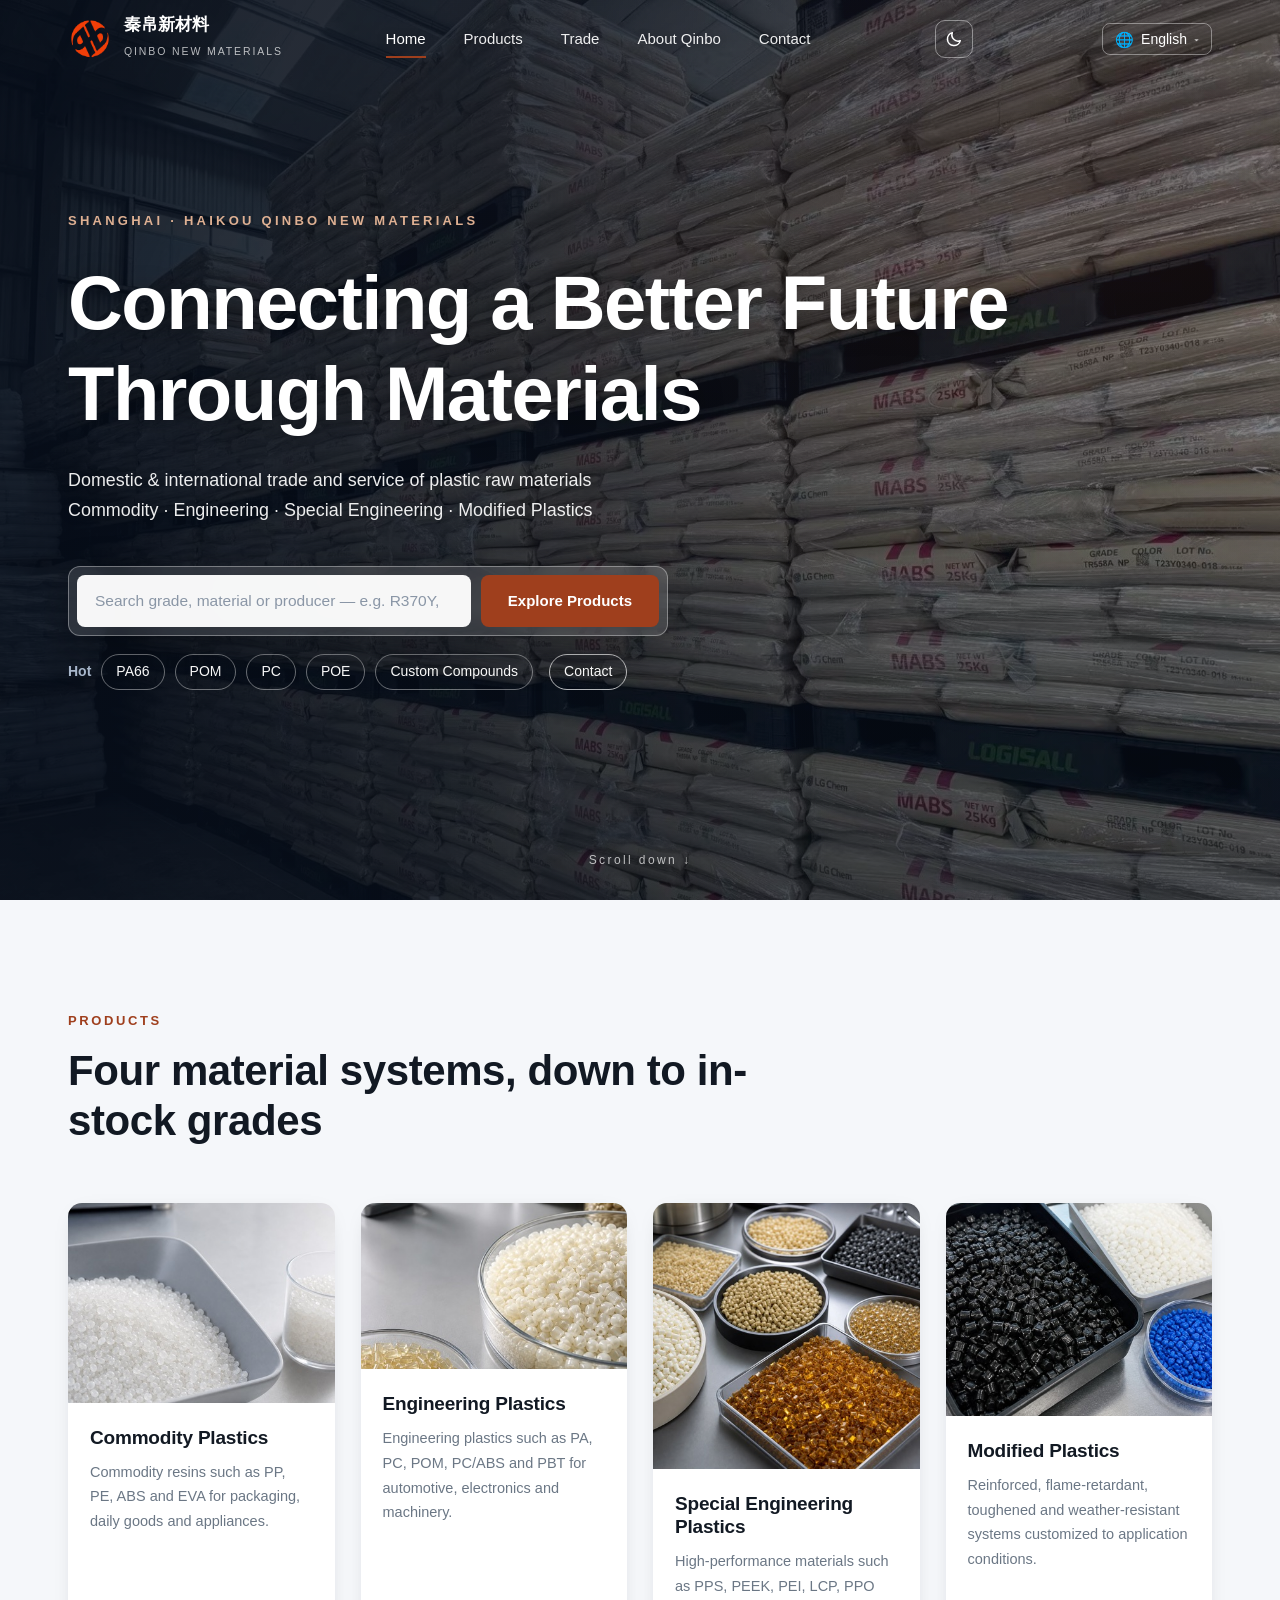
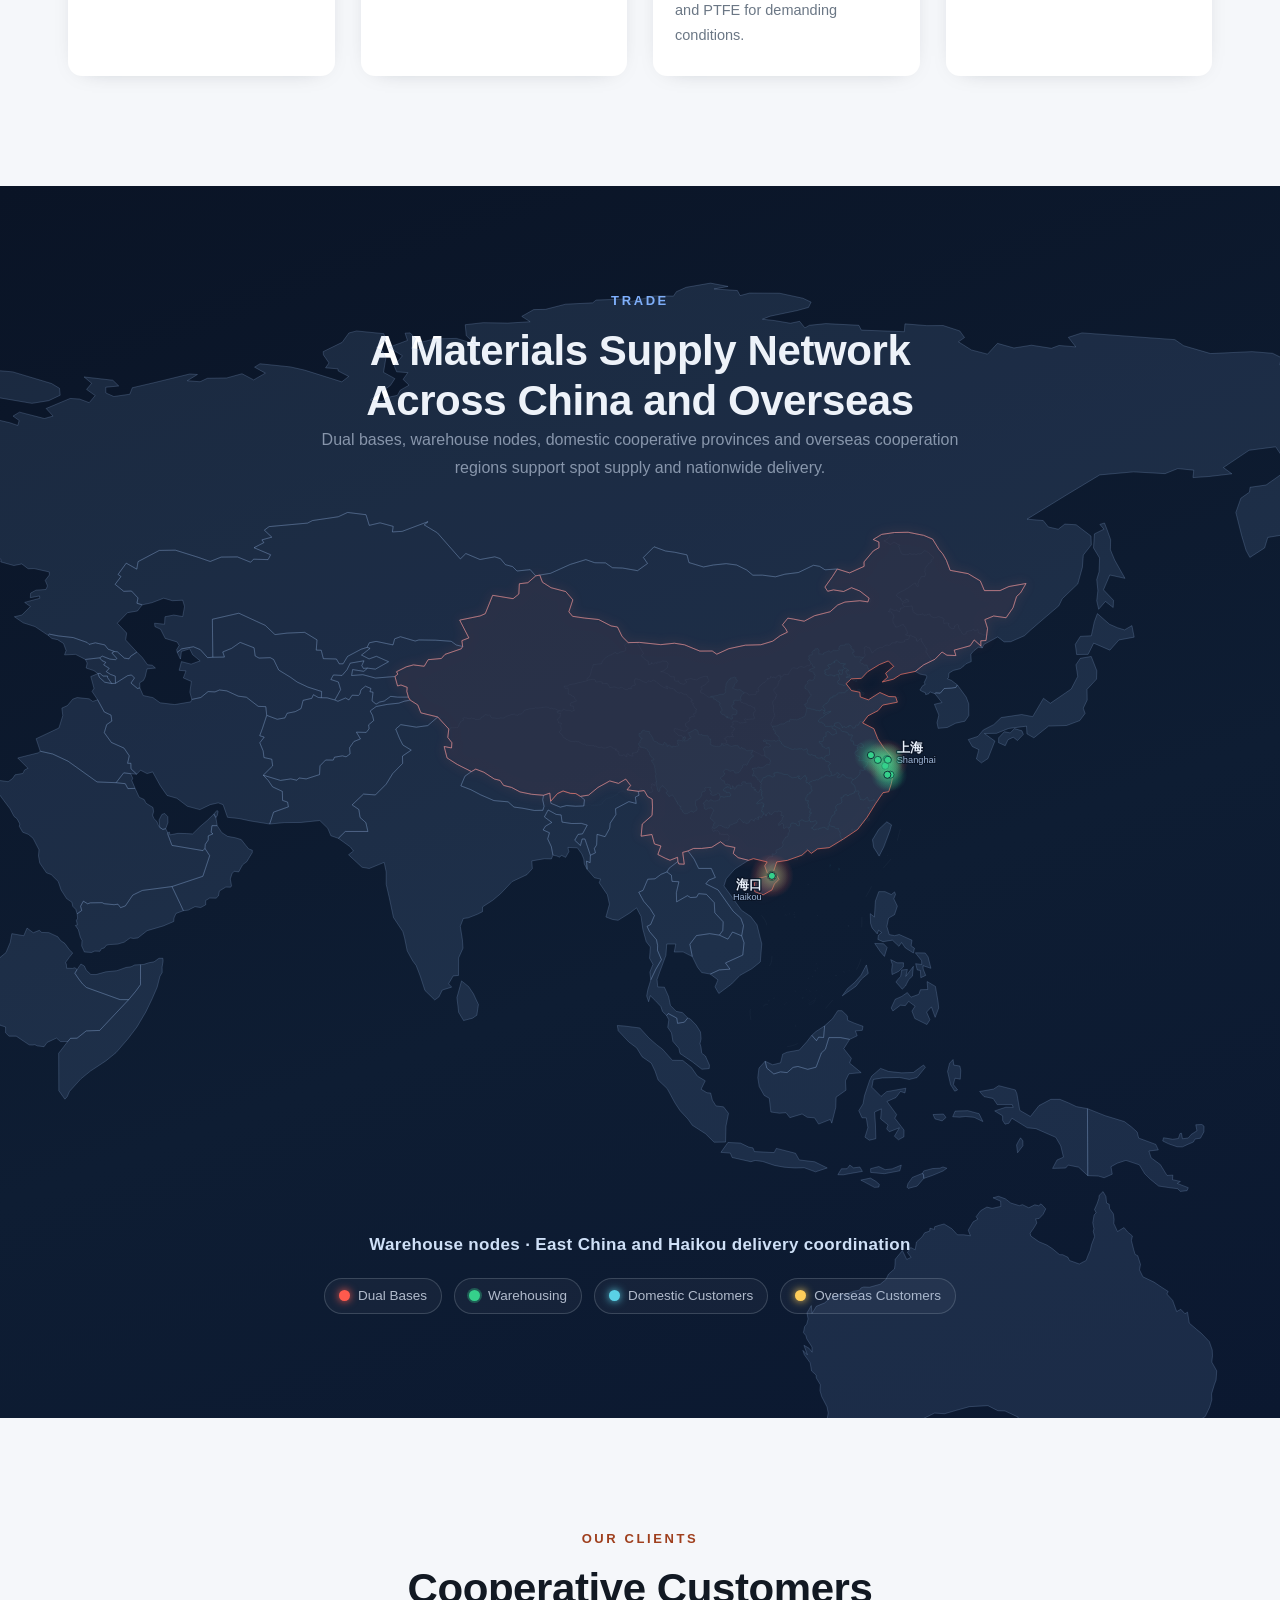
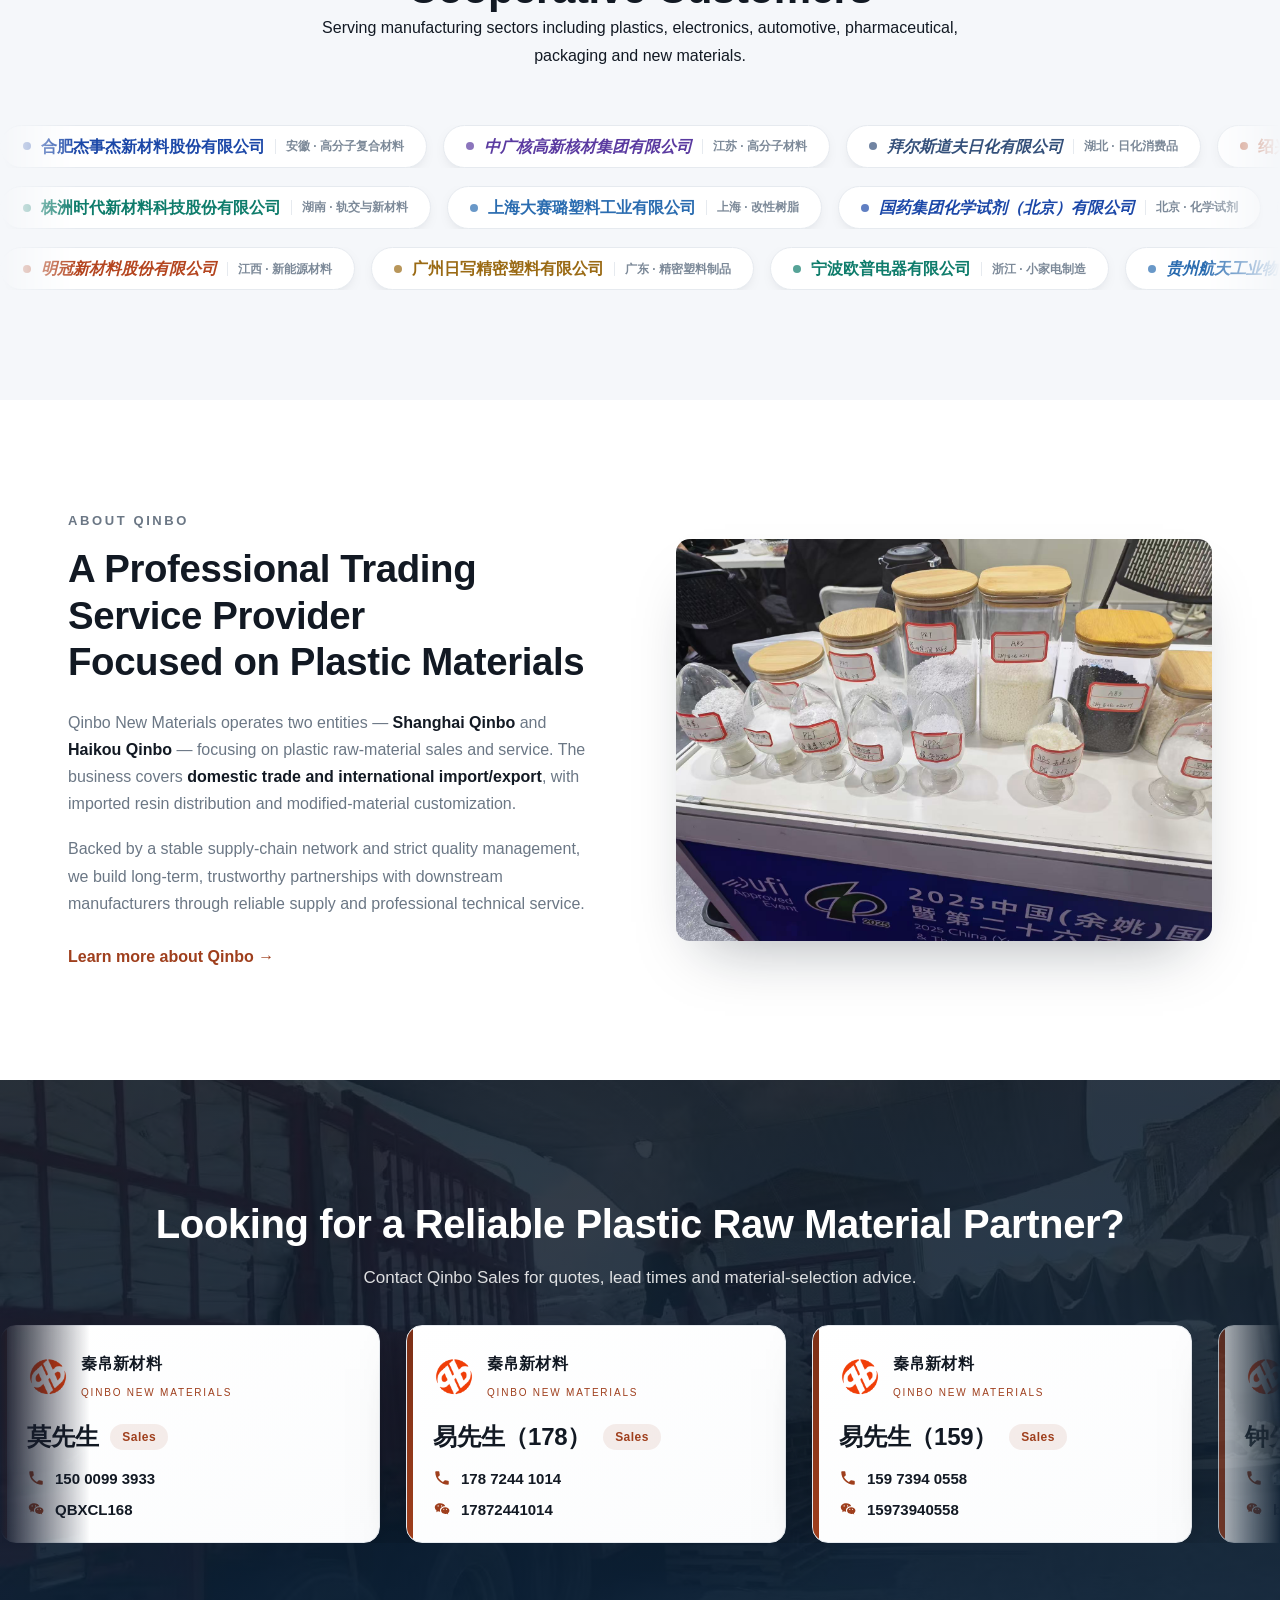
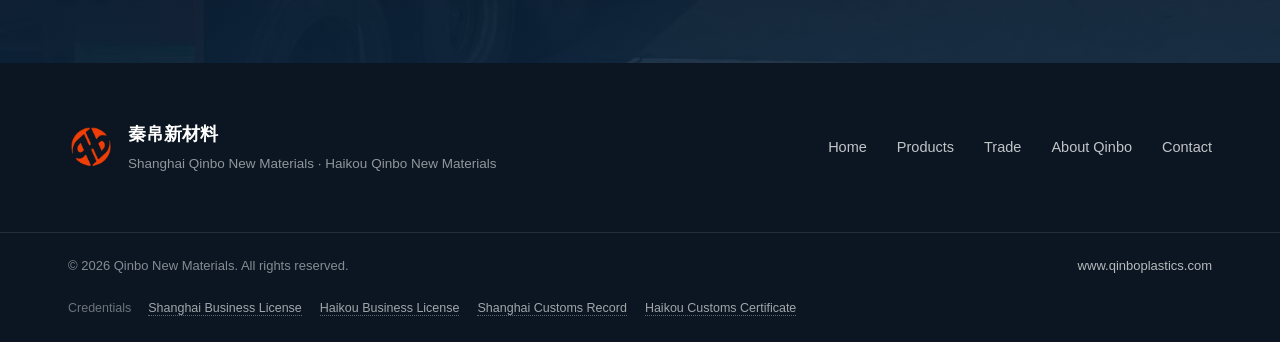
==== index.html @ c280f5f9 "Add theme toggle and homepage contact cards" ====
<!DOCTYPE html>
<html lang="zh-CN">
<head>
<meta charset="UTF-8" />
<meta name="viewport" content="width=device-width, initial-scale=1.0" />
<title>秦帛新材料 | 塑料原料现货牌号 · 国内外贸易服务</title>
<meta name="description" content="秦帛新材料（上海 / 海口）专注塑料原料的国内外贸易与服务，产品中心按通用塑料、工程塑料、特种工程塑料、改性塑料四大体系展示现货牌号，为下游制造业提供稳定可靠的材料供应链与技术支持。" />
<meta name="keywords" content="秦帛新材料,塑料原料,塑料供应商,改性塑料,工程塑料,通用塑料,特种工程塑料,进口塑料,进口树脂,塑料牌号,塑料贸易,塑料进出口,上海塑料,海口塑料,plastic supplier,plastic raw materials" />
<meta name="robots" content="index, follow" />
<meta name="author" content="秦帛新材料" />
<link rel="canonical" href="https://www.qinboplastics.com/" />
<link rel="alternate" hreflang="zh-CN" href="https://www.qinboplastics.com/" />
<link rel="alternate" hreflang="en" href="https://www.qinboplastics.com/en/" />
<link rel="alternate" hreflang="x-default" href="https://www.qinboplastics.com/" />
<!-- Open Graph -->
<meta property="og:type" content="website" />
<meta property="og:site_name" content="秦帛新材料 QINBO NEW MATERIALS" />
<meta property="og:title" content="秦帛新材料 | 专业塑料原料供应商 · 国内外贸易" />
<meta property="og:description" content="专注塑料原料的国内外贸易与服务：通用塑料、工程塑料、特种工程塑料、改性塑料四大体系，具体到现货牌号。" />
<meta property="og:url" content="https://www.qinboplastics.com/" />
<meta property="og:image" content="https://www.qinboplastics.com/assets/img/photos/real/hero-warehouse.jpg" />
<meta property="og:locale" content="zh_CN" />
<meta property="og:locale:alternate" content="en_US" />
<meta name="twitter:card" content="summary_large_image" />
<link rel="icon" href="assets/img/favicon.ico" sizes="any" />
<link rel="icon" type="image/png" href="assets/img/favicon-512.png" />
<link rel="apple-touch-icon" href="assets/img/apple-touch-icon.png" />
<link rel="stylesheet" href="assets/css/style.css" />
<script type="application/ld+json">
{
  "@context": "https://schema.org",
  "@type": "Organization",
  "name": "秦帛新材料",
  "alternateName": "QINBO NEW MATERIALS",
  "url": "https://www.qinboplastics.com/",
  "logo": "https://www.qinboplastics.com/assets/img/logo-classic.png",
  "description": "专注塑料原料的国内外贸易与服务，按通用塑料、工程塑料、特种工程塑料、改性塑料四大体系展示现货牌号。",
  "location": [
    { "@type": "Place", "name": "上海秦帛新材料", "address": { "@type": "PostalAddress", "addressLocality": "上海", "addressCountry": "CN" } },
    { "@type": "Place", "name": "海口秦帛新材料", "address": { "@type": "PostalAddress", "addressLocality": "海口", "addressCountry": "CN" } }
  ],
  "knowsAbout": ["塑料原料","通用塑料","工程塑料","特种工程塑料","改性塑料","塑料进出口贸易"]
}
</script>
</head>
<body>

<!-- ===== 顶部导航 ===== -->
<header class="site-header" id="siteHeader">
  <div class="container nav-inner">
    <a href="index.html" class="brand"><span class="brand-mark"><img class="logo-light" src="assets/img/logo-classic.png" alt="秦帛新材料 QB" /><img class="logo-dark" src="assets/img/logo-classic.png" alt="" aria-hidden="true" /></span>
      <span class="brand-text"><strong>秦帛新材料</strong><em>QINBO NEW MATERIALS</em></span>
    </a>
    <nav class="nav-menu" id="navMenu">
      <a href="index.html" class="active" data-i18n="nav.home">首页</a>
      <a href="products.html" data-i18n="nav.products">产品中心</a>
      <a href="trade.html" data-i18n="nav.trade">国内外贸易</a>
      <a href="about.html" data-i18n="nav.about">关于秦帛</a>
      <a href="contact.html" data-i18n="nav.contact">联系我们</a>
    </nav>
    <div class="lang-switch" id="langSwitch"></div>
    <button class="nav-toggle" id="navToggle" aria-label="菜单"><span></span><span></span><span></span></button>
  </div>
</header>

<!-- ===== HERO ===== -->
<section class="hero">
  <div class="hero-media">
    <img src="assets/img/photos/real/hero-warehouse.jpg" alt="秦帛新材料 塑料原料仓储" />
    <div class="hero-overlay"></div>
  </div>
  <div class="container hero-content">
    <p class="hero-eyebrow">SHANGHAI · HAIKOU QINBO NEW MATERIALS</p>
    <h1 data-i18n="home.heroTitle">以材料连接<br/>更好的未来</h1>
    <p class="hero-sub" data-i18n="home.heroSub">专注塑料原料的国内外贸易与服务<br/>通用塑料 · 工程塑料 · 特种工程塑料 · 改性塑料</p>
    <form class="hero-search" id="heroSearch" action="products.html" method="get" role="search">
      <input type="search" name="q" id="heroSearchInput" autocomplete="off"
        aria-label="搜索产品" data-i18n-attr="placeholder:home.searchPh"
        placeholder="搜牌号 / 料种 / 厂家，如 R370Y、8150、M90-44、奇美" />
      <button type="submit" class="btn btn-primary" data-i18n="home.heroBtnProducts">探索产品</button>
    </form>
    <div class="hero-quick">
      <span class="hq-label" data-i18n="home.hot">热门</span>
      <a href="products.html?q=PA66">PA66</a>
      <a href="products.html?q=POM">POM</a>
      <a href="products.html?q=PC">PC</a>
      <a href="products.html?q=POE">POE</a>
      <a href="products.html?cat=modified" data-i18n="home.hqCustom">改性定制</a>
      <a href="contact.html" class="hq-contact" data-i18n="nav.contact">联系我们</a>
    </div>
  </div>
  <div class="hero-scroll" data-i18n="home.scroll">向下滚动 ↓</div>
</section>

<!-- ===== 产品中心 ===== -->
<section class="section section-products" id="products">
  <div class="container">
    <div class="section-head reveal">
      <p class="eyebrow" data-i18n="nav.products">产品中心</p>
      <h2 data-i18n="home.productsTitle">四大材料体系，具体到现货牌号</h2>
    </div>
    <div class="product-grid">
      <a href="products.html?cat=commodity" class="product-card reveal">
        <div class="product-img"><img src="assets/img/photos/thumbs/category-commodity-thumb.jpg" width="420" height="420" loading="lazy" decoding="async" alt="通用塑料" /></div>
        <div class="product-body"><h3 data-i18n="cat.general.name">通用塑料</h3><p data-i18n="cat.general.brief">PP、PE、ABS、EVA 等通用树脂，应用于包装、日用、家电等领域。</p></div>
      </a>
      <a href="products.html?cat=engineering" class="product-card reveal">
        <div class="product-img"><img src="assets/img/photos/thumbs/category-engineering-thumb.jpg" width="420" height="420" loading="lazy" decoding="async" alt="工程塑料" /></div>
        <div class="product-body"><h3 data-i18n="cat.engineering.name">工程塑料</h3><p data-i18n="cat.engineering.brief">PA、PC、POM、PC/ABS、PBT 等工程塑料，满足汽车、电子、机械等场景。</p></div>
      </a>
      <a href="products.html?cat=special" class="product-card reveal">
        <div class="product-img"><img src="assets/img/photos/thumbs/category-special-thumb.jpg" width="420" height="420" loading="lazy" decoding="async" alt="特种工程塑料" /></div>
        <div class="product-body"><h3 data-i18n="cat.special.name">特种工程塑料</h3><p data-i18n="cat.special.brief">PPS、PEEK、PEI、LCP、PPO、PTFE 等高性能材料，适配严苛工况。</p></div>
      </a>
      <a href="products.html?cat=modified" class="product-card reveal">
        <div class="product-img"><img src="assets/img/photos/thumbs/category-modified-thumb.jpg" width="420" height="420" loading="lazy" decoding="async" alt="改性塑料" /></div>
        <div class="product-body"><h3 data-i18n="cat.modified.name">改性塑料</h3><p data-i18n="cat.modified.brief">增强、阻燃、增韧、耐候等改性体系，支持按工况定制。</p></div>
      </a>
    </div>
  </div>
</section>

<!-- ===== 国内外贸易 ===== -->
<section class="section-map">
  <div class="container">
    <div class="section-head reveal" style="text-align:center;margin-left:auto;margin-right:auto">
      <p class="eyebrow" data-i18n="nav.trade">国内外贸易</p>
      <h2 data-i18n="home.tradeTitle">连接国内外的材料供应网络</h2>
      <p data-i18n="home.tradeP">双基地、仓储节点、国内合作省份与境外合作区域协同，支持现货供应与全国配送。</p>
    </div>
    <div class="qbmap-wrap reveal">
      <div id="qbMap"></div>
      <p class="qbmap-caption" data-qbmap-caption>&nbsp;</p>
      <div class="qbmap-stages" hidden aria-hidden="true">
        <span data-qbmap-stage data-i18n="trade.mapStage1">双基地 · 上海与海口</span>
        <span data-qbmap-stage data-i18n="trade.mapStage2">仓储节点 · 华东与海口协同配送</span>
        <span data-qbmap-stage data-i18n="trade.mapStage3">国内合作客户 · 点亮合作省份</span>
        <span data-qbmap-stage data-i18n="trade.mapStage4">境外合作客户 · 对接主流原厂品牌</span>
      </div>
      <div class="qbmap-legend" aria-label="供应版图筛选">
        <button type="button" data-qbmap-filter="base"><i class="lg-base"></i><span data-i18n="trade.mapLegBase">双基地</span></button>
        <button type="button" data-qbmap-filter="wh"><i class="lg-wh"></i><span data-i18n="trade.mapLegWh">仓储基地</span></button>
        <button type="button" data-qbmap-filter="dom"><i class="lg-dom"></i><span data-i18n="trade.mapLegDom">国内合作客户</span></button>
        <button type="button" data-qbmap-filter="intl"><i class="lg-intl"></i><span data-i18n="trade.mapLegIntl">境外合作客户</span></button>
      </div>
    </div>
  </div>
</section>

<section class="section section-products">
  <div class="container">
    <div class="section-head reveal" style="text-align:center;margin-left:auto;margin-right:auto">
      <p class="eyebrow" data-i18n="trade.clientsEyebrow">合作客户</p>
      <h2 data-i18n="trade.clientsTitle">合作客户</h2>
      <p data-i18n="trade.clientsDesc">覆盖塑胶制品、电子电器、汽车、医药、包装、新材料等多个制造领域。</p>
    </div>
  </div>
  <div class="clients-wall" id="clientsWall" aria-label="合作客户"></div>
</section>

<!-- ===== 关于秦帛 ===== -->
<section class="section section-about" id="about">
  <div class="container about-grid">
    <div class="about-text reveal">
      <p class="eyebrow" data-i18n="home.aboutEyebrow">关于秦帛</p>
      <h2 data-i18n="home.aboutTitle">专注塑料材料领域的<br/>专业贸易服务商</h2>
      <p data-i18n="home.aboutP1">秦帛新材料下设 <strong>上海秦帛新材料</strong> 与 <strong>海口秦帛新材料</strong> 两大主体，专注于塑料原料的销售与服务，业务覆盖 <strong>国内贸易与国际进出口</strong>，并提供进口树脂分销及改性料定制。</p>
      <p data-i18n="home.aboutP2">我们依托稳定的供应链网络与严格的品质管理，以可靠的货源、专业的技术服务，与下游制造企业建立长期可信赖的合作关系。</p>
      <a href="about.html" class="link-arrow" data-i18n="home.aboutMore">了解更多关于秦帛 →</a>
    </div>
    <div class="about-media reveal">
      <img src="assets/img/photos/real/about-expo.jpg" alt="秦帛新材料 展会与客户交流" />
    </div>
  </div>
</section>

<!-- ===== CTA ===== -->
<section class="section-cta">
  <div class="cta-media"><img src="assets/img/photos/real/cta-logistics.jpg" alt="" /><div class="cta-overlay"></div></div>
  <div class="container cta-content reveal">
    <h2 data-i18n="home.ctaTitle">寻找可靠的塑料原料合作伙伴？</h2>
    <p data-i18n="home.ctaSub">联系秦帛销售部，获取报价、货期与选型建议。</p>
  </div>
  <div class="bcards-marquee cta-bcards reveal" data-business-cards aria-label="销售部名片"></div>
</section>

<!-- ===== 页脚 ===== -->
<footer class="site-footer">
  <div class="container footer-inner">
    <div class="footer-brand">
      <span class="brand-mark"><img src="assets/img/logo-classic.png" alt="秦帛新材料" /></span>
      <div><strong>秦帛新材料</strong><p data-i18n="footer.subjects">上海秦帛新材料 · 海口秦帛新材料</p></div>
    </div>
    <nav class="footer-nav">
      <a href="index.html" data-i18n="nav.home">首页</a>
      <a href="products.html" data-i18n="nav.products">产品中心</a>
      <a href="trade.html" data-i18n="nav.trade">国内外贸易</a>
      <a href="about.html" data-i18n="nav.about">关于秦帛</a>
      <a href="contact.html" data-i18n="nav.contact">联系我们</a>
    </nav>
  </div>
  <div class="footer-bottom"><div class="container">
    <span data-i18n="footer.copyright">© 2026 秦帛新材料 版权所有</span>
    <span><a href="http://www.qinboplastics.com">www.qinboplastics.com</a></span>
  </div></div>
</footer>

<script src="assets/js/main.js"></script>
<script src="assets/js/i18n.js?v=20260615-seo"></script>
<script src="assets/js/map-data.js"></script>
<script src="assets/js/china-province-data.js"></script>
<script src="assets/data/clients.js"></script>
<script src="assets/js/map.js"></script>
<script src="assets/js/clients.js"></script>
</body>
</html>
---- assets/css/style.css ----
/* ===== 基础 ===== */
:root{
  color-scheme:light;
  --ink:#121923;
  --ink-2:#263241;
  --ink-soft:#3f4b5a;
  --accent:#9f3f1d;
  --accent-2:#c66b3d;
  --accent-hover:#7c2f16;
  --accent-rgb:159,63,29;
  --hero-accent:#f0bd9c;
  --hero-tint:rgba(150,60,24,.24);
  --gray:#6b7785;
  --line:#e6eaef;
  --bg:#ffffff;
  --bg-soft:#f5f7fa;
  --panel:#ffffff;
  --panel-soft:#fbfcfd;
  --media-bg:#12233a;
  --nav-surface:rgba(255,255,255,.94);
  --dark-bg:#0b1622;
  --dark-bg-2:#12233a;
  --maxw:1200px;
  --ease:cubic-bezier(.22,.61,.36,1);
}
html[data-theme="dark"]{
  color-scheme:dark;
  --ink:#eef4ff;
  --ink-2:#d8e6fb;
  --ink-soft:#c5d3e6;
  --accent:#3b82f6;
  --accent-2:#7eb0ff;
  --accent-hover:#2563eb;
  --accent-rgb:59,130,246;
  --hero-accent:#7eb0ff;
  --hero-tint:rgba(28,72,168,.3);
  --gray:#9fb0c5;
  --line:#263449;
  --bg:#08111f;
  --bg-soft:#0f1b2d;
  --panel:#111f33;
  --panel-soft:#15263d;
  --media-bg:#0a1c38;
  --nav-surface:rgba(8,17,31,.94);
  --dark-bg:#050b14;
  --dark-bg-2:#0f1b2d;
}
*{margin:0;padding:0;box-sizing:border-box}
html{scroll-behavior:smooth}
body{
  font-family:"PingFang SC","Microsoft YaHei","Hiragino Sans GB",-apple-system,BlinkMacSystemFont,"Segoe UI",Roboto,Helvetica,Arial,sans-serif;
  color:var(--ink);background:var(--bg);line-height:1.7;
  -webkit-font-smoothing:antialiased;font-size:16px;
  transition:background .25s,color .25s;
}
img{display:block;max-width:100%;height:auto}
a{color:inherit;text-decoration:none}
.container{width:100%;max-width:var(--maxw);margin:0 auto;padding:0 28px}
h1,h2,h3{line-height:1.2;font-weight:700;letter-spacing:-.01em}

/* ===== 导航 ===== */
.site-header{
  position:fixed;top:0;left:0;right:0;z-index:100;
  transition:background .35s var(--ease),box-shadow .35s var(--ease);
}
.site-header.scrolled{background:var(--nav-surface);backdrop-filter:blur(12px);box-shadow:0 1px 0 var(--line)}
/* 内页：导航始终白底 */
body.inner .site-header{background:var(--nav-surface);backdrop-filter:blur(12px);box-shadow:0 1px 0 var(--line)}
body.inner .brand{color:var(--ink)}
body.inner .nav-menu a{color:var(--ink)}
body.inner .nav-toggle span{background:var(--ink)}
.nav-inner{display:flex;align-items:center;justify-content:space-between;height:78px}
.brand{display:flex;align-items:center;gap:12px;color:#fff;transition:color .35s}
.site-header.scrolled .brand{color:var(--ink)}
.brand-mark{
  width:44px;height:44px;flex:none;
  display:grid;place-items:center;position:relative;
  transition:background .25s,padding .25s,box-shadow .25s;
  --logo-inset:0;
}
.brand-mark img{width:100%;height:100%;object-fit:contain;display:block}
/* 顶部导航：hero 上白字 logo，滚动后/内页白底切深色 logo */
.brand-mark .logo-dark{position:absolute;inset:var(--logo-inset);opacity:0;transition:opacity .35s}
.brand-mark .logo-light{transition:opacity .35s}
.site-header.scrolled .brand-mark .logo-light,body.inner .brand-mark .logo-light{opacity:0}
.site-header.scrolled .brand-mark .logo-dark,body.inner .brand-mark .logo-dark{opacity:1}
/* 页脚深色背景：白色版 logo（只一张，无切换） */
.footer-brand .brand-mark{width:46px;height:46px}
.brand-text strong{display:block;font-size:17px;line-height:1.2}
.brand-text em{font-style:normal;font-size:10.5px;letter-spacing:.18em;opacity:.7}
.nav-menu{display:flex;gap:38px}
.nav-menu a{
  color:#fff;font-size:15px;font-weight:500;position:relative;padding:6px 0;
  opacity:.92;transition:opacity .25s,color .35s;text-shadow:0 1px 10px rgba(0,0,0,.4);
}
.site-header.scrolled .nav-menu a{color:var(--ink);text-shadow:none}
.nav-menu a::after{content:"";position:absolute;left:0;bottom:0;width:0;height:2px;background:var(--accent);transition:width .3s var(--ease)}
.nav-menu a:hover,.nav-menu a.active{opacity:1}
.nav-menu a:hover::after,.nav-menu a.active::after{width:100%}
.nav-toggle{display:none;flex-direction:column;gap:5px;background:none;border:0;cursor:pointer;padding:6px}
.nav-toggle span{width:24px;height:2px;background:#fff;transition:.3s}
.site-header.scrolled .nav-toggle span{background:var(--ink)}
.theme-toggle{
  flex:none;width:38px;height:38px;margin-left:22px;border:1px solid rgba(255,255,255,.42);
  border-radius:10px;background:transparent;color:#fff;display:grid;place-items:center;cursor:pointer;
  transition:background .25s,border-color .25s,color .35s,transform .2s;
}
.theme-toggle:hover{background:rgba(255,255,255,.14);transform:translateY(-1px)}
.theme-toggle svg{width:18px;height:18px;stroke:currentColor;fill:none;stroke-width:2;stroke-linecap:round;stroke-linejoin:round}
.site-header.scrolled .theme-toggle,body.inner .theme-toggle{color:var(--ink);border-color:var(--line)}
.site-header.scrolled .theme-toggle:hover,body.inner .theme-toggle:hover{background:var(--bg-soft)}
html[data-theme="dark"] .brand-mark,
html[data-theme="dark"] .bc-logo{
  border-radius:50%;
  background:rgba(255,255,255,.94);
  padding:3px;
  box-shadow:0 4px 18px rgba(0,0,0,.22);
}
html[data-theme="dark"] .brand-mark{--logo-inset:3px}
html[data-theme="dark"] .bc-logo{padding:4px}

/* ===== HERO ===== */
.hero{position:relative;height:100vh;min-height:620px;display:flex;align-items:center;overflow:hidden;color:#fff}
.hero-media{position:absolute;inset:0;z-index:-1}
.hero-media img{width:100%;height:100%;object-fit:cover;transform:scale(1.06);animation:heroZoom 18s ease-out forwards;filter:saturate(.92) contrast(1.04)}
@keyframes heroZoom{to{transform:scale(1)}}
/* A 重遮罩 + B 暗角 + C 品牌色调，三层叠加，文字彻底跳出、弱化杂乱背景 */
.hero-overlay{position:absolute;inset:0;background:
  linear-gradient(100deg,rgba(7,14,26,.94) 0%,rgba(7,14,26,.78) 38%,rgba(7,14,26,.5) 70%,rgba(7,14,26,.38) 100%),
  linear-gradient(180deg,rgba(7,14,26,.2) 0%,rgba(7,14,26,0) 30%,rgba(7,14,26,.45) 100%),
  radial-gradient(120% 90% at 80% 20%,var(--hero-tint) 0%,rgba(7,14,26,0) 55%)}
.hero-content{position:relative}
.hero-eyebrow{font-size:13px;letter-spacing:.25em;opacity:.92;margin-bottom:24px;font-weight:600;color:var(--hero-accent)}
.hero h1{font-size:clamp(38px,6vw,76px);font-weight:800;letter-spacing:-.02em;margin-bottom:26px;text-shadow:0 2px 24px rgba(0,0,0,.35)}
.hero-sub{font-size:clamp(15px,1.4vw,19px);opacity:.92;max-width:560px;margin-bottom:40px;font-weight:300;text-shadow:0 1px 12px rgba(0,0,0,.3)}
.hero-actions{display:flex;gap:16px;flex-wrap:wrap}
/* 首页 hero 搜索 */
.hero-search{display:flex;gap:10px;max-width:600px;background:rgba(255,255,255,.12);border:1.5px solid rgba(255,255,255,.35);border-radius:12px;padding:8px;backdrop-filter:blur(8px);box-shadow:0 12px 40px rgba(0,0,0,.25)}
.hero-search input{flex:1;min-width:0;background:rgba(255,255,255,.96);border:none;border-radius:8px;padding:0 18px;height:52px;font-size:15.5px;color:var(--ink);outline:none}
.hero-search input::placeholder{color:#8a96a6}
.hero-search .btn{flex:none;height:52px;padding:0 26px;border-radius:8px;white-space:nowrap}
.hero-quick{display:flex;flex-wrap:wrap;align-items:center;gap:10px;margin-top:18px;font-size:14px}
.hero-quick .hq-label{opacity:.8;font-weight:600;color:#cfe0f7}
.hero-quick a{color:#fff;border:1px solid rgba(255,255,255,.4);border-radius:18px;padding:5px 14px;transition:.2s;font-weight:500}
.hero-quick a:hover{background:rgba(255,255,255,.18);border-color:#fff}
.hero-quick .hq-contact{margin-left:6px;border-color:rgba(255,255,255,.7)}
[dir=rtl] .hero-quick .hq-contact{margin-left:0;margin-right:6px}
@media(max-width:560px){.hero-search{flex-direction:column;background:transparent;border:none;padding:0;backdrop-filter:none;box-shadow:none;gap:12px}.hero-search input{height:52px}.hero-search .btn{width:100%}}
.btn{display:inline-flex;align-items:center;justify-content:center;padding:15px 34px;border-radius:6px;font-size:15px;font-weight:600;transition:.28s var(--ease);border:1.5px solid transparent}
.btn-primary{background:var(--accent);color:#fff}
.btn-primary:hover{background:var(--accent-hover);transform:translateY(-2px)}
.btn-ghost{border-color:rgba(255,255,255,.55);color:#fff}
.btn-ghost:hover{background:rgba(255,255,255,.12);border-color:#fff}
.hero-scroll{position:absolute;bottom:30px;left:50%;transform:translateX(-50%);font-size:12px;letter-spacing:.2em;opacity:.7;animation:bob 2s infinite}
@keyframes bob{0%,100%{transform:translate(-50%,0)}50%{transform:translate(-50%,8px)}}

/* ===== 内页顶部 banner ===== */
.page-banner{position:relative;height:340px;display:flex;align-items:center;color:#fff;overflow:hidden;margin-top:0}
.page-banner img{position:absolute;inset:0;width:100%;height:100%;object-fit:cover;z-index:-1}
.page-banner::after{content:"";position:absolute;inset:0;background:linear-gradient(100deg,rgba(8,16,28,.85),rgba(11,34,58,.5))}
.page-banner .container{position:relative;z-index:1}
.page-banner h1{font-size:clamp(30px,4vw,48px);margin-bottom:12px}
.page-banner p{opacity:.85;font-size:16px}
.breadcrumb{font-size:13px;opacity:.7;margin-bottom:18px}
.breadcrumb a{color:#fff}
.breadcrumb a:hover{text-decoration:underline}
.page-banner.trade-hero{height:320px;background:#0a1426}
.page-banner.trade-hero::after{background:linear-gradient(180deg,rgba(8,16,28,.72) 0%,rgba(8,16,28,.9) 76%,#0a1426 100%)}
.page-banner.trade-hero+.section-map{padding-top:82px}

/* ===== 通用 section ===== */
.section{padding:110px 0}
.section-head{margin-bottom:56px;max-width:680px}
.eyebrow{color:var(--accent);font-size:13px;font-weight:700;letter-spacing:.2em;text-transform:uppercase;margin-bottom:14px}
.section-head h2{font-size:clamp(28px,3.4vw,42px)}
.section-head.light .eyebrow{color:var(--accent-2)}
.section-head.light h2{color:#fff}

/* ===== 关于 ===== */
.about-grid{display:grid;grid-template-columns:1fr 1fr;gap:72px;align-items:center}
.about-text .eyebrow{margin-bottom:14px}
.about-text h2{font-size:clamp(26px,3vw,40px);margin-bottom:24px}
.about-text p{color:var(--gray);margin-bottom:18px}
.about-text strong{color:var(--ink)}
.link-arrow{color:var(--accent);font-weight:600;display:inline-block;margin-top:8px;transition:.25s}
.link-arrow:hover{transform:translateX(4px)}
.about-media img{width:100%;border-radius:14px;box-shadow:0 30px 60px -28px rgba(11,22,34,.35)}

/* ===== 产品 ===== */
.section-products{background:var(--bg-soft)}
.product-grid{display:grid;grid-template-columns:repeat(4,1fr);gap:26px}
.product-card{background:var(--panel);border-radius:14px;overflow:hidden;box-shadow:0 4px 24px -16px rgba(11,22,34,.4);transition:.35s var(--ease)}
.product-card:hover{transform:translateY(-8px);box-shadow:0 24px 48px -22px rgba(11,22,34,.45)}
.product-img{aspect-ratio:4/3;overflow:hidden;background:var(--media-bg)}
.product-img img{width:100%;height:100%;object-fit:cover;transition:transform .6s var(--ease)}
.product-card:hover .product-img img{transform:scale(1.07)}
.product-body{padding:24px 22px 28px}
.product-body h3{font-size:19px;margin-bottom:10px}
.product-body p{color:var(--gray);font-size:14.5px}
#products .product-card:nth-child(2) .product-img{aspect-ratio:16/10}
#products .product-card:nth-child(3) .product-img{aspect-ratio:1/1}
#products .product-card:nth-child(4) .product-img{aspect-ratio:5/4}

/* 6列产品网格 */
.product-grid-6{grid-template-columns:repeat(3,1fr)}

/* ===== 国内外贸易 ===== */
.section-trade{background:var(--bg)}
.trade-grid{display:grid;grid-template-columns:1fr 1fr;gap:72px;align-items:center}
.trade-media img{width:100%;border-radius:14px;box-shadow:0 30px 60px -28px rgba(11,22,34,.4)}
.trade-text .eyebrow{margin-bottom:14px}
.trade-text h2{font-size:clamp(26px,3vw,40px);margin-bottom:22px}
.trade-text>p{color:var(--gray);margin-bottom:22px}
.trade-list{list-style:none;margin-bottom:26px}
.trade-list li{position:relative;padding:12px 0 12px 30px;border-bottom:1px solid var(--line);color:var(--gray);font-size:15px}
.trade-list li::before{content:"\2192";position:absolute;left:0;top:12px;color:var(--accent);font-weight:700}
.trade-list strong{color:var(--ink);margin-right:8px}

/* ===== 实力展示 ===== */
.section-strength{background:var(--dark-bg);background:linear-gradient(160deg,var(--dark-bg),var(--dark-bg-2))}
.stat-grid{display:grid;grid-template-columns:repeat(4,1fr);gap:30px;text-align:center;color:#fff}
.stat{padding:20px 10px;border-left:1px solid rgba(255,255,255,.1)}
.stat:first-child{border-left:0}
.stat-num{font-size:clamp(44px,5vw,68px);font-weight:800;background:linear-gradient(120deg,#fff,var(--accent-2));-webkit-background-clip:text;background-clip:text;-webkit-text-fill-color:transparent}
.stat-unit{font-size:24px;font-weight:700;color:var(--accent-2);margin-left:4px}
.stat p{color:rgba(255,255,255,.65);font-size:14.5px;margin-top:10px}

/* ===== 优势 ===== */
.value-grid{display:grid;grid-template-columns:repeat(4,1fr);gap:30px}
.value{padding:34px 26px;border:1px solid var(--line);border-radius:14px;transition:.3s var(--ease)}
.value:hover{border-color:var(--accent);transform:translateY(-4px)}
.value-ico{width:52px;height:52px;border-radius:12px;background:var(--bg-soft);color:var(--accent);display:grid;place-items:center;font-size:20px;margin-bottom:18px}
.value h3{font-size:18px;margin-bottom:10px}
.value p{color:var(--gray);font-size:14.5px}

/* ===== 联系 ===== */
.section-contact{background:var(--bg-soft)}
/* ===== 销售部 · 真名片自动滚动 ===== */
.bcards-marquee{margin-top:34px;overflow:hidden;-webkit-mask-image:linear-gradient(90deg,transparent,#000 7%,#000 93%,transparent);mask-image:linear-gradient(90deg,transparent,#000 7%,#000 93%,transparent)}
.bcards-track{display:flex;gap:26px;width:max-content;direction:ltr;animation:bcMarquee var(--bc-dur,30s) linear infinite}
.bcards-marquee:hover .bcards-track{animation-play-state:paused}
@keyframes bcMarquee{from{transform:translateX(0)}to{transform:translateX(-50%)}}
/* 名片：横版 90×54 比例感 */
.bcard{flex:0 0 380px;width:380px;height:218px;position:relative;background:linear-gradient(150deg,var(--panel) 0%,var(--panel-soft) 100%);border:1px solid var(--line);border-radius:16px;padding:24px 26px;box-shadow:0 14px 38px -22px rgba(11,22,34,.5);overflow:hidden;display:flex;flex-direction:column;justify-content:space-between}
.bcard::before{content:"";position:absolute;top:0;left:0;bottom:0;width:6px;background:linear-gradient(180deg,var(--accent-hover),var(--accent))}
.bc-head{display:flex;align-items:center;gap:12px}
.bc-logo{flex:none;width:42px;height:42px;display:grid;place-items:center}
.bc-logo img{max-width:100%;max-height:100%;object-fit:contain}
.bc-co,.bc-name,.bc-lines{min-width:0}
.bc-co strong{display:block;font-size:16px;font-weight:800;letter-spacing:.01em;color:var(--ink)}
.bc-co em{font-style:normal;font-size:10px;letter-spacing:.18em;color:var(--accent)}
.bc-body{display:flex;flex-direction:column;gap:14px}
.bc-name{display:flex;align-items:center;gap:12px}
.bc-name h3{font-size:24px;font-weight:800;color:var(--ink)}
.bc-role{display:inline-block;font-size:12px;font-weight:600;letter-spacing:.04em;color:var(--accent);background:rgba(var(--accent-rgb),.09);padding:3px 12px;border-radius:999px}
.bc-lines{display:flex;flex-direction:column;gap:9px}
.bc-line{display:inline-flex;align-items:center;gap:10px;font-size:15px;font-weight:600;color:var(--ink);border:0;background:none;font-family:inherit;padding:0;cursor:pointer;text-align:left;direction:ltr;unicode-bidi:isolate}
.bc-line svg{flex:none;width:18px;height:18px;color:var(--accent)}
.bc-line span{min-width:0;overflow-wrap:anywhere}
.bc-line:hover{color:var(--accent)}
.nc-wechat{cursor:pointer}
.nc-toast{position:fixed;left:50%;bottom:42px;transform:translateX(-50%) translateY(20px);background:var(--dark-bg);color:#fff;font-size:14px;padding:11px 22px;border-radius:10px;box-shadow:0 10px 30px -10px rgba(0,0,0,.5);opacity:0;pointer-events:none;transition:opacity .3s,transform .3s;z-index:9999}
.nc-toast.show{opacity:1;transform:translateX(-50%) translateY(0)}
[dir="rtl"] .bcard::before{left:auto;right:0}
@media(max-width:560px){.bcard{flex:0 0 300px;width:300px;height:200px;padding:20px 22px}.bc-name h3{font-size:21px}}
@media(prefers-reduced-motion:reduce){.bcards-marquee{overflow:visible;mask-image:none;-webkit-mask-image:none}.bcards-track{animation:none;flex-wrap:wrap;justify-content:center;width:auto}}

/* ===== CTA ===== */
.section-cta{position:relative;padding:120px 0;color:#fff;text-align:center;overflow:hidden}
.cta-media{position:absolute;inset:0;z-index:-1}
.cta-media img{width:100%;height:100%;object-fit:cover}
.cta-overlay{position:absolute;inset:0;background:linear-gradient(180deg,rgba(8,16,28,.82),rgba(11,34,58,.88))}
.cta-content{position:relative;z-index:1}
.cta-content h2{font-size:clamp(26px,3.4vw,40px);margin-bottom:16px}
.cta-content p{opacity:.85;margin-bottom:32px;font-size:17px}
.cta-bcards{position:relative;z-index:1;margin-top:0;text-align:left}
.section-cta .cta-bcards .bcard{box-shadow:0 22px 56px -22px rgba(0,0,0,.72)}

/* ===== 页脚 ===== */
.site-footer{background:var(--dark-bg);color:#fff}
.footer-inner{display:flex;justify-content:space-between;align-items:center;padding:56px 28px;flex-wrap:wrap;gap:26px}
.footer-brand{display:flex;align-items:center;gap:14px}
.footer-brand strong{font-size:18px}
.footer-brand p{color:rgba(255,255,255,.55);font-size:13.5px;margin-top:3px}
.footer-nav{display:flex;gap:30px}
.footer-nav a{color:rgba(255,255,255,.75);font-size:14.5px;transition:.25s}
.footer-nav a:hover{color:#fff}
.footer-bottom{border-top:1px solid rgba(255,255,255,.1)}
.footer-bottom .container{display:flex;justify-content:space-between;flex-wrap:wrap;gap:10px;padding-top:22px;padding-bottom:22px;color:rgba(255,255,255,.5);font-size:13px}
.footer-bottom a{color:rgba(255,255,255,.7)}

/* ===== 内页：产品详情 ===== */
.cat-block{display:grid;grid-template-columns:1fr 1.1fr;gap:56px;align-items:center;padding:56px 0;border-bottom:1px solid var(--line)}
.cat-block:nth-child(even) .cat-media{order:2}
.cat-media img{width:100%;border-radius:14px;box-shadow:0 24px 48px -26px rgba(11,22,34,.4);aspect-ratio:16/9;max-height:320px;object-fit:cover}
.cat-info h3{font-size:26px;margin-bottom:8px}
.cat-info .cat-en{color:var(--accent);font-size:13px;letter-spacing:.15em;font-weight:600;margin-bottom:18px}
.cat-info>p{color:var(--gray);margin-bottom:20px}
.tag-list{display:flex;flex-wrap:wrap;gap:10px}
.tag-list span{background:var(--bg-soft);border:1px solid var(--line);color:var(--ink);padding:7px 16px;border-radius:30px;font-size:13.5px}

/* ===== 内页：关于我们 ===== */
.about-intro{display:grid;grid-template-columns:1.1fr 1fr;gap:64px;align-items:center}
.about-intro img{width:100%;border-radius:14px;box-shadow:0 24px 48px -26px rgba(11,22,34,.4)}
.about-intro h2{font-size:clamp(24px,2.6vw,34px);margin-bottom:20px}
.about-intro p{color:var(--gray);margin-bottom:16px}
.timeline{max-width:760px;margin:0 auto}
.tl-item{position:relative;padding:0 0 38px 36px;border-left:2px solid var(--line)}
.tl-item:last-child{border-left-color:transparent;padding-bottom:0}
.tl-item::before{content:"";position:absolute;left:-9px;top:2px;width:16px;height:16px;border-radius:50%;background:var(--accent);box-shadow:0 0 0 4px rgba(var(--accent-rgb),.15)}
.tl-item h4{font-size:18px;margin-bottom:6px}
.tl-item p{color:var(--gray);font-size:14.5px}
.subject-grid{display:grid;grid-template-columns:1fr 1fr;gap:30px}
.subject-card{background:var(--panel);border:1px solid var(--line);border-radius:14px;padding:36px 32px;transition:.3s var(--ease)}
.subject-card:hover{border-color:var(--accent);transform:translateY(-4px)}
.subject-card h3{font-size:21px;margin-bottom:10px}
.subject-card .role{color:var(--accent);font-size:13px;font-weight:600;letter-spacing:.1em;margin-bottom:14px}
.subject-card p{color:var(--gray);font-size:14.5px}

/* ===== 内页：地图占位 ===== */
.map-placeholder{height:360px;border-radius:14px;background:var(--bg-soft);border:1px dashed var(--line);display:grid;place-items:center;color:var(--gray);font-size:15px;text-align:center;padding:20px}

/* ===== 页脚资质证照 + 灯箱 ===== */
.footer-certs{display:block;margin-top:10px;font-size:12.5px;color:rgba(255,255,255,.5);line-height:1.9}
.footer-certs .fc-label{margin-right:8px;opacity:.8}
.footer-certs .fc-link{color:rgba(255,255,255,.62);text-decoration:none;border-bottom:1px dotted rgba(255,255,255,.35);margin:0 9px}
.footer-certs .fc-link:hover{color:#fff;border-bottom-color:#fff}
[dir=rtl] .footer-certs .fc-label{margin-right:0;margin-left:8px}
.cert-lb{position:fixed;inset:0;z-index:300;display:none;align-items:center;justify-content:center;gap:8px;background:rgba(6,12,24,.88);padding:20px;backdrop-filter:blur(4px)}
.cert-lb.open{display:flex}
.cert-lb .clb-fig{margin:0;max-width:92vw;max-height:90vh;display:flex;flex-direction:column;align-items:center;gap:12px}
.cert-lb img{max-width:88vw;max-height:80vh;border-radius:8px;box-shadow:0 20px 60px rgba(0,0,0,.5);background:#fff}
.cert-lb figcaption{color:#fff;font-size:15px;font-weight:600}
.cert-lb .clb-close{position:absolute;top:20px;right:24px;width:44px;height:44px;border:none;border-radius:50%;background:rgba(255,255,255,.14);color:#fff;font-size:26px;cursor:pointer}
.cert-lb .clb-close:hover{background:rgba(255,255,255,.26)}
.cert-lb .clb-nav{flex:none;width:52px;height:52px;border:none;border-radius:50%;background:rgba(255,255,255,.14);color:#fff;font-size:30px;line-height:1;cursor:pointer;transition:background .2s}
.cert-lb .clb-nav:hover{background:rgba(255,255,255,.28)}
@media(max-width:600px){.cert-lb .clb-nav{position:absolute;bottom:24px}.cert-lb .clb-prev{left:30%}.cert-lb .clb-next{right:30%}}

/* ===== 关于页 · 企业理念/品牌 ===== */
.section-culture{padding:96px 0;background:linear-gradient(160deg,#0a1426,#0e1d33 60%,#0b1830);color:#fff}
.section-culture .section-head h2{color:#fff;font-weight:800;letter-spacing:.01em}
.section-culture .section-head .eyebrow{color:#7eb0ff}
.culture-grid{display:grid;grid-template-columns:repeat(3,1fr);gap:20px;margin-top:14px}
.culture-card{background:rgba(255,255,255,.05);border:1px solid rgba(255,255,255,.12);border-radius:16px;padding:30px 26px;text-align:center}
.culture-card .cc-ch{display:inline-block;font-size:34px;font-weight:800;color:#fff;letter-spacing:.12em;margin-bottom:4px}
.culture-card .cc-en{font-size:11px;letter-spacing:.3em;color:#7eb0ff;margin-bottom:16px}
.culture-card p:last-child{font-size:14.5px;line-height:1.7;color:rgba(220,230,245,.82);margin:0}
.culture-card strong{display:block;color:#fff;font-size:13px;margin-bottom:5px;font-weight:700}
.culture-tenets{display:flex;flex-wrap:wrap;justify-content:center;gap:12px 18px;margin-top:30px}
.culture-tenets span{position:relative;font-size:14px;color:rgba(220,230,245,.7);padding-left:18px}
.culture-tenets span::before{content:"※";position:absolute;left:0;color:#ff5a4d}
[dir=rtl] .culture-tenets span{padding-left:0;padding-right:18px}
[dir=rtl] .culture-tenets span::before{left:auto;right:0}
.brand-chips{display:flex;flex-wrap:wrap;justify-content:center;gap:10px;max-width:920px;margin:8px auto 0}
.brand-chips span{background:var(--panel);border:1px solid var(--line);border-radius:8px;padding:8px 15px;font-size:14px;font-weight:600;color:var(--ink-2);box-shadow:0 3px 10px rgba(10,20,40,.04)}
.agent-certs{display:flex;flex-wrap:wrap;justify-content:center;gap:14px;margin-top:26px}
.agent-certs .ac-badge{background:linear-gradient(135deg,#fff7e6,#ffeccc);border:1px solid #f0d49a;color:#8a5a12;border-radius:24px;padding:9px 20px;font-size:14px;font-weight:700}
/* 关于页 · 仓储网格 */
.wh-grid{display:grid;grid-template-columns:repeat(4,1fr);gap:14px;max-width:960px;margin:8px auto 0}
.wh-item{position:relative;background:var(--panel);border:1px solid var(--line);border-radius:12px;padding:18px 16px 18px 40px;font-size:14.5px;font-weight:600;color:var(--ink-2);box-shadow:0 4px 14px -10px rgba(11,22,34,.3);line-height:1.5}
.wh-item::before{content:"";position:absolute;left:16px;top:50%;transform:translateY(-50%);width:9px;height:9px;border-radius:50%;background:var(--accent);box-shadow:0 0 0 4px rgba(var(--accent-rgb),.12)}
[dir=rtl] .wh-item{padding:18px 40px 18px 16px}[dir=rtl] .wh-item::before{left:auto;right:16px}
@media(max-width:860px){.wh-grid{grid-template-columns:repeat(2,1fr)}}
@media(max-width:460px){.wh-grid{grid-template-columns:1fr}}
/* 关于页 · 资质药丸 */
.cert-grid{display:flex;flex-wrap:wrap;justify-content:center;gap:13px;max-width:880px;margin:8px auto 0}
.cert-pill{display:inline-flex;align-items:center;gap:9px;background:linear-gradient(135deg,var(--panel),var(--panel-soft));border:1px solid var(--line);border-radius:999px;padding:11px 22px;font-size:14.5px;font-weight:700;color:var(--ink-2);box-shadow:0 4px 14px -10px rgba(11,22,34,.3)}
.cert-pill::before{content:"✓";display:inline-grid;place-items:center;width:20px;height:20px;border-radius:50%;background:var(--accent);color:#fff;font-size:12px;font-weight:700}
@media(max-width:760px){.culture-grid{grid-template-columns:1fr;gap:14px}.section-culture{padding:64px 0}}

/* ===== 产品中心 · 搜索+卡片 ===== */
.section-prod{padding-top:64px}
.prod-search{position:relative;max-width:680px;margin:0 auto 26px}
.prod-search .ps-ico{position:absolute;left:18px;top:50%;transform:translateY(-50%) rotate(45deg);font-size:20px;color:var(--accent);pointer-events:none}
.prod-search input{width:100%;height:56px;padding:0 20px 0 50px;border:1.5px solid var(--line);border-radius:30px;font-size:16px;background:var(--panel);color:var(--ink);transition:border-color .2s,box-shadow .2s;outline:none}
.prod-search input:focus{border-color:var(--accent);box-shadow:0 0 0 4px rgba(var(--accent-rgb),.1)}
[dir=rtl] .prod-search .ps-ico{left:auto;right:18px}
[dir=rtl] .prod-search input{padding:0 50px 0 20px}
.prod-tabs{display:flex;flex-wrap:wrap;justify-content:center;gap:10px;margin-bottom:14px}
.prod-tab{padding:9px 20px;border:1.5px solid var(--line);background:var(--panel);border-radius:24px;font-size:14.5px;font-weight:600;color:var(--gray);cursor:pointer;transition:all .2s}
.prod-tab:hover{border-color:var(--accent);color:var(--accent)}
.prod-tab.active{background:var(--accent);border-color:var(--accent);color:#fff}
.prod-family-tabs{display:flex;flex-wrap:wrap;justify-content:center;gap:8px;margin:0 auto 34px;max-width:980px}
.prod-family-tab{height:32px;padding:0 13px;border:1px solid var(--line);background:var(--panel);border-radius:999px;font-size:12.5px;font-weight:700;color:var(--ink-2);cursor:pointer;transition:background .2s,border-color .2s,color .2s}
.prod-family-tab:hover{border-color:rgba(var(--accent-rgb),.45);color:var(--accent)}
.prod-family-tab.active{background:rgba(var(--accent-rgb),.1);border-color:rgba(var(--accent-rgb),.35);color:var(--accent)}
.prod-count{min-height:22px;margin:-14px 0 18px;text-align:center;color:var(--gray);font-size:13.5px}
.prod-grid{display:grid;grid-template-columns:repeat(auto-fit,minmax(min(100%,520px),1fr));align-items:stretch;gap:18px}
.prod-card{display:grid;grid-template-columns:178px minmax(0,1fr);height:220px;text-align:left;border:1px solid var(--line);border-radius:12px;background:var(--panel);overflow:hidden;cursor:pointer;transition:transform .2s,box-shadow .2s,border-color .2s;padding:0;font:inherit}
.prod-card:hover{transform:translateY(-4px);box-shadow:0 14px 34px rgba(10,20,40,.12);border-color:transparent}
.pc-tile{position:relative;height:104px;display:grid;place-items:center;background:linear-gradient(135deg,#1b3a6b,#0a1c38);color:#fff}
.prod-card.c-comm .pc-tile{background:linear-gradient(135deg,#1f7a8c,#0c3b46)}
.prod-card.c-eng .pc-tile{background:linear-gradient(135deg,#1b4a8f,#0a1f44)}
.prod-card.c-spec .pc-tile{background:linear-gradient(135deg,#6b2bb0,#2a0f4d)}
.prod-card.c-mod .pc-tile{background:linear-gradient(135deg,#c2562e,#5e1f0e)}
.pc-abbr{font-size:30px;font-weight:800;letter-spacing:.02em;text-shadow:0 2px 8px rgba(0,0,0,.25)}
.pc-hot{position:absolute;top:10px;right:10px;background:#ff5a4d;color:#fff;font-size:11px;font-weight:700;padding:2px 9px;border-radius:20px}
[dir=rtl] .pc-hot{right:auto;left:10px}
.pc-body{min-width:0;display:grid;grid-template-rows:auto auto auto minmax(0,1fr) auto auto;gap:6px;padding:18px 18px 16px;overflow:hidden}
.pc-cat{font-size:12px;font-weight:700;color:var(--accent);letter-spacing:.04em}
.pc-name{font-size:18px;font-weight:800;color:var(--ink);line-height:1.2;white-space:nowrap;overflow:hidden;text-overflow:ellipsis}
.pc-desc{font-size:13.5px;line-height:1.6;color:var(--gray);display:-webkit-box;-webkit-line-clamp:2;-webkit-box-orient:vertical;overflow:hidden}
.pc-grades-prev{display:flex;flex-wrap:wrap;gap:6px;margin-top:4px;max-height:54px;overflow:hidden}
.pc-g{font-family:'SF Mono',ui-monospace,Menlo,Consolas,monospace;font-size:11.5px;font-weight:600;color:var(--ink-2);background:var(--bg-soft);border:1px solid var(--line);border-radius:6px;padding:3px 8px;line-height:1.3}
.pc-g.pc-more{color:var(--accent);background:rgba(var(--accent-rgb),.08);border-color:rgba(var(--accent-rgb),.2)}
.pc-meta{margin-top:2px;padding-top:10px;border-top:1px solid var(--line);font-size:12.5px;color:#9aa6b8;font-weight:600;display:flex;align-items:center;justify-content:space-between;gap:12px}
.pc-view{color:var(--accent);opacity:0;transform:translateX(-4px);transition:opacity .2s,transform .2s}
.prod-card:hover .pc-view{opacity:1;transform:translateX(0)}
[dir=rtl] .pc-view{transform:translateX(4px)}
.prod-empty{text-align:center;color:var(--gray);font-size:15.5px;padding:50px 20px}
.prod-pager{display:flex;flex-wrap:wrap;justify-content:center;align-items:center;gap:8px;margin:28px 0 0}
.prod-pager[hidden]{display:none}
.prod-pager button{min-width:38px;height:36px;padding:0 12px;border:1px solid var(--line);border-radius:8px;background:var(--panel);color:var(--ink);font:inherit;font-size:13.5px;font-weight:700;cursor:pointer;transition:background .2s,border-color .2s,color .2s}
.prod-pager button:hover{border-color:rgba(var(--accent-rgb),.45);color:var(--accent)}
.prod-pager button.active{background:var(--accent);border-color:var(--accent);color:#fff}
.prod-pager button:disabled{cursor:not-allowed;opacity:.45}
.prod-pager .pager-nav{min-width:72px}
.prod-pager .pager-gap{display:inline-flex;align-items:center;height:36px;color:var(--gray);font-size:13px;padding:0 2px}

/* 产品中心 · 牌号级卡片 */
.grade-card{border-radius:12px;text-align:left}
.grade-card .pc-photo{position:relative;display:block;width:100%;height:100%;min-height:0;background:#f6f8fb;overflow:hidden;border-right:1px solid var(--line)}
.grade-card .pc-photo-real{background:linear-gradient(135deg,#f8fafc,#eef3f8)}
.grade-card .pc-photo-fallback{background:#10233f}
.grade-card .pc-photo img{width:100%;height:100%;object-fit:contain;padding:10px;transition:transform .55s var(--ease),filter .55s var(--ease);filter:saturate(.96) contrast(1.02)}
.grade-card .pc-photo-fallback img{object-fit:cover;padding:0;filter:saturate(.92) contrast(1.04)}
.grade-card:hover .pc-photo img{transform:scale(1.05)}
.grade-card .pc-photo::after{content:"";position:absolute;inset:auto 0 0;height:58%;background:linear-gradient(180deg,rgba(7,14,26,0) 0%,rgba(7,14,26,.64) 100%)}
.pc-photo-empty{display:flex;align-items:flex-start;justify-content:flex-end;flex-direction:column;padding:18px;background:linear-gradient(135deg,var(--panel-soft),var(--bg-soft))}
.pc-photo-empty::before{content:"";position:absolute;inset:14px;border:1px solid rgba(var(--accent-rgb),.16);border-radius:10px}
.pc-photo-empty::after{background:linear-gradient(180deg,rgba(15,42,76,0) 35%,rgba(15,42,76,.64) 100%)}
.pc-mat{position:relative;z-index:1;color:rgba(var(--accent-rgb),.5);font-size:34px;font-weight:800;line-height:1;letter-spacing:0;margin-bottom:auto;max-width:100%;word-break:break-word}
.pc-code{position:absolute;left:10px;right:10px;bottom:10px;z-index:1;color:#fff;font-size:20px;font-weight:800;line-height:1.12;letter-spacing:0;text-shadow:0 2px 14px rgba(0,0,0,.48);overflow:hidden;text-overflow:ellipsis;white-space:nowrap}
.grade-card .pc-hot{z-index:1}
.pc-maker{font-size:13px;color:var(--ink-2);font-weight:700}
.pc-tags{display:flex;flex-wrap:wrap;gap:6px;margin-top:4px;max-height:56px;overflow:hidden;align-content:flex-start}
.pc-tags span{font-size:12px;line-height:1.35;color:var(--ink-2);background:var(--bg-soft);border:1px solid var(--line);border-radius:999px;padding:4px 9px}
.grade-card .pc-meta{margin-top:10px}
.grade-card .pc-view{opacity:1;transform:none}
.prod-card,.prod-card *{min-width:0}
.pc-maker,.pc-meta span{overflow:hidden;text-overflow:ellipsis;white-space:nowrap}
@media(max-width:760px){
  .prod-grid{grid-template-columns:1fr}
  .prod-card{grid-template-columns:132px minmax(0,1fr);height:190px}
  .pc-body{padding:14px 14px 12px;gap:5px}
  .pc-name{font-size:16px}
  .pc-desc{-webkit-line-clamp:2;font-size:13px}
  .pc-tags{max-height:30px}
  .pc-tags span{font-size:11.5px;padding:3px 8px}
  .pc-code{font-size:16px}
}
@media(max-width:460px){
  .prod-card{grid-template-columns:116px minmax(0,1fr);height:184px}
  .pc-cat{font-size:11px}
  .pc-maker{font-size:12px}
  .pc-meta{font-size:12px;gap:8px}
}

/* 产品详情弹窗 · 牌号级 */
.pm-grade-head{display:grid;grid-template-columns:210px 1fr;gap:22px;align-items:stretch;margin:-30px -32px 22px;padding:26px 32px;background:linear-gradient(135deg,var(--panel-soft),var(--bg-soft));border-bottom:1px solid var(--line);border-radius:18px 18px 0 0}
.pm-grade-img{border-radius:12px;overflow:hidden;background:#10233f;box-shadow:0 12px 30px -18px rgba(11,22,34,.55)}
.pm-grade-img img{width:100%;height:100%;min-height:150px;object-fit:cover}
.pm-grade-empty{min-height:150px;display:flex;flex-direction:column;justify-content:flex-end;padding:18px;background:linear-gradient(135deg,var(--panel-soft),var(--bg-soft));color:var(--accent)}
.pm-grade-empty span{font-size:38px;font-weight:800;line-height:1;color:rgba(var(--accent-rgb),.45)}
.pm-grade-empty strong{font-size:22px;color:var(--ink);margin-top:10px}
.pm-grade-title{display:flex;flex-direction:column;justify-content:center}
.pm-grade-title h3{font-size:34px;margin:4px 0 6px;letter-spacing:0}
.pm-grade-title>p:last-child{color:var(--ink-2);font-weight:700;margin:0}
.pm-specs{display:grid;grid-template-columns:repeat(2,minmax(0,1fr));gap:10px}
.pm-specs span{background:var(--bg-soft);border:1px solid var(--line);border-radius:10px;padding:11px 13px;font-size:13px;color:var(--ink)}
.pm-specs b{display:block;color:var(--gray);font-size:12px;margin-bottom:4px;font-weight:600}
@media(max-width:700px){.pm-grade-head{grid-template-columns:1fr;margin:-24px -20px 18px;padding:22px 20px}.pm-grade-img img{min-height:190px}.pm-specs{grid-template-columns:1fr}.pm-grade-title h3{font-size:30px}}

/* 产品详情弹窗 */
.prod-modal{position:fixed;inset:0;z-index:200;display:none;align-items:flex-start;justify-content:center;padding:40px 16px;background:rgba(8,16,32,.6);backdrop-filter:blur(3px);overflow-y:auto}
.prod-modal.open{display:flex}
.pm-card{position:relative;width:100%;max-width:720px;background:var(--panel);border-radius:18px;box-shadow:0 30px 80px rgba(0,0,0,.35);animation:pmIn .25s ease}
@keyframes pmIn{from{opacity:0;transform:translateY(20px)}to{opacity:1;transform:none}}
.pm-close{position:absolute;top:14px;right:16px;width:38px;height:38px;border:none;background:rgba(0,0,0,.05);border-radius:50%;font-size:24px;line-height:1;color:var(--gray);cursor:pointer;z-index:2;transition:background .2s}
.pm-close:hover{background:rgba(0,0,0,.12)}
[dir=rtl] .pm-close{right:auto;left:16px}
.pm-inner{padding:30px 32px 32px}
.pm-head{display:flex;align-items:center;gap:18px;margin:-30px -32px 20px;padding:30px 32px;border-radius:18px 18px 0 0;color:#fff;background:linear-gradient(135deg,#1b3a6b,#0a1c38)}
.pm-head.c-comm{background:linear-gradient(135deg,#1f7a8c,#0c3b46)}
.pm-head.c-eng{background:linear-gradient(135deg,#1b4a8f,#0a1f44)}
.pm-head.c-spec{background:linear-gradient(135deg,#6b2bb0,#2a0f4d)}
.pm-head.c-mod{background:linear-gradient(135deg,#c2562e,#5e1f0e)}
.pm-abbr{flex:none;width:62px;height:62px;border-radius:14px;background:rgba(255,255,255,.16);display:grid;place-items:center;font-size:20px;font-weight:800}
.pm-cat{font-size:13px;font-weight:600;opacity:.85;margin:0 0 2px}
.pm-head h3{margin:0;font-size:20px;color:#fff}
.pm-desc{font-size:15px;line-height:1.7;color:var(--ink-soft,#444);margin:0 0 6px}
.pm-sect{margin-top:22px}
.pm-sect h4{font-size:14px;font-weight:700;color:var(--ink);margin:0 0 12px;padding-left:11px;border-left:3px solid var(--accent)}
[dir=rtl] .pm-sect h4{padding-left:0;padding-right:11px;border-left:none;border-right:3px solid var(--accent)}
.pm-tags{display:flex;flex-wrap:wrap;gap:8px}
.pm-tags span{background:var(--bg-soft);border:1px solid var(--line);color:var(--ink);font-size:13px;padding:5px 13px;border-radius:18px}
.pm-table{width:100%;border-collapse:collapse;font-size:13.5px}
.pm-table{table-layout:fixed}
.pm-table td{padding:9px 12px;border-bottom:1px solid var(--line)}
.pm-table td:first-child{color:var(--gray);width:46%}
.pm-table td:last-child{font-weight:600;color:var(--ink)}
.pm-table td{overflow-wrap:anywhere;word-break:break-word}
.pm-note{font-size:12px;color:#9aa6b8;margin:8px 0 0;font-style:italic}
.pm-cases{display:grid;gap:12px}
.pm-case{background:var(--bg-soft);border:1px solid var(--line);border-radius:11px;padding:13px 15px}
.pm-case strong{display:block;color:var(--accent);font-size:14px;margin-bottom:4px}
.pm-case p{margin:0;font-size:13px;color:var(--gray);line-height:1.6}
.pm-brands{display:flex;flex-direction:column;gap:14px}
.pm-brand{display:flex;gap:14px;align-items:flex-start}
.pm-bn{flex:none;width:96px;font-size:13.5px;font-weight:700;color:var(--ink);padding-top:3px}
.pm-grades{display:flex;flex-wrap:wrap;gap:6px}
.pm-grades code{background:var(--bg-soft);border:1px solid var(--line);border-radius:6px;padding:3px 9px;font-size:12.5px;color:var(--ink);font-family:ui-monospace,SFMono-Regular,Menlo,monospace}
.pm-cta{margin-top:26px;text-align:center}

/* 改性定制带 */
.custom-band{display:grid;grid-template-columns:1.1fr 1fr;gap:44px;align-items:center}
.cb-text .tag-list{margin:18px 0 24px}
.cb-cases{display:grid;gap:14px}
.cb-case{background:var(--panel);border:1px solid var(--line);border-radius:13px;padding:16px 18px;box-shadow:0 6px 20px rgba(10,20,40,.05)}
.cb-case strong{display:block;color:var(--accent);font-size:15px;margin-bottom:5px}
.cb-case p{margin:0;font-size:13.5px;color:var(--gray);line-height:1.6}
@media(max-width:760px){.custom-band{grid-template-columns:1fr;gap:28px}.pm-inner{padding:24px 20px}.pm-head{margin:-24px -20px 18px;padding:24px 20px}.pm-brand{flex-direction:column;gap:6px}.pm-bn{width:auto}}

/* ===== 供应版图 · 沙盘 ===== */
/* ===== 合作客户 · 三行弹幕墙 ===== */
.clients-wall{margin-top:14px;display:flex;flex-direction:column;gap:18px}
.clients-row{overflow:hidden;-webkit-mask-image:linear-gradient(90deg,transparent,#000 6%,#000 94%,transparent);mask-image:linear-gradient(90deg,transparent,#000 6%,#000 94%,transparent)}
.clients-track{display:flex;gap:16px;width:max-content;direction:ltr;animation:clMarqueeL var(--cl-dur,40s) linear infinite}
.clients-row.dir-rtl .clients-track{animation-name:clMarqueeR}
.clients-wall:hover .clients-track{animation-play-state:paused}
@keyframes clMarqueeL{from{transform:translateX(0)}to{transform:translateX(-50%)}}
@keyframes clMarqueeR{from{transform:translateX(-50%)}to{transform:translateX(0)}}
.client-chip{flex:none;display:inline-flex;align-items:center;gap:10px;background:var(--panel);border:1px solid var(--line);border-radius:999px;padding:11px 22px;font-size:16px;line-height:1.2;color:var(--ct,#1c48a8);box-shadow:0 4px 16px -10px rgba(11,22,34,.35);white-space:nowrap}
.client-chip .client-dot{flex:none;width:8px;height:8px;border-radius:50%;background:var(--ct,#1c48a8);opacity:.7}
.client-chip small{font-family:"PingFang SC","Microsoft YaHei",sans-serif;font-size:12px;font-style:normal;font-weight:600;color:#7d8a99;border-left:1px solid var(--line);padding-left:10px}
[dir=rtl] .client-chip small{border-left:0;border-right:1px solid var(--line);padding-left:0;padding-right:10px}
@media(prefers-reduced-motion:reduce){.clients-row{mask-image:none;-webkit-mask-image:none;overflow:visible}.clients-track{animation:none;flex-wrap:wrap;width:auto;justify-content:center}}
@media(max-width:560px){.client-chip{font-size:14px;padding:9px 16px}.client-chip small{display:none}}

.section-map{position:relative;padding:104px 0;background:linear-gradient(160deg,#0a1426,#0e1d33 60%,#0b1830);color:#fff;overflow:hidden}
.section-map .section-head h2{color:#fff}
.section-map .section-head .eyebrow{color:#7eb0ff}
.section-map .section-head p{color:rgba(220,230,245,.6)}
.qbmap-wrap{position:relative;max-width:1080px;margin:8px auto 0}
#qbMap{position:relative;width:100%;line-height:0}
.qbmap-svg{width:100%;height:auto;display:block;overflow:visible}
/* 点阵 */
/* 国家轮廓填充 + 点亮 */
.qbmap-land .qbc{fill:rgba(120,150,200,.09);stroke:rgba(150,180,225,.28);stroke-width:.8;vector-effect:non-scaling-stroke;transition:fill .9s ease,stroke .9s ease,filter .9s ease}
.qbmap-on .qbmap-land .qbc{fill:rgba(126,160,210,.14)}
.qbc.lit-home{fill:rgba(255,90,77,.30);stroke:rgba(255,120,105,.85);filter:drop-shadow(0 0 6px rgba(255,90,77,.45))}
.qbc.lit{fill:rgba(255,206,90,.28);stroke:rgba(255,216,120,.85);filter:drop-shadow(0 0 6px rgba(255,206,90,.4))}
/* 中国省界：仅合作省份在动画阶段点亮 */
.qbmap-provinces{pointer-events:none}
.qbmap-prov{fill:rgba(70,110,170,.035);stroke:rgba(200,220,245,.18);stroke-width:.55;vector-effect:non-scaling-stroke;opacity:.18;transition:opacity .55s ease,fill .55s ease,stroke .55s ease,filter .55s ease}
.qbmap-prov.is-dom{fill:rgba(90,209,230,.10);stroke:rgba(90,209,230,.38)}
.qbmap-prov.is-dom.on{opacity:1;fill:rgba(90,209,230,.18);stroke:rgba(132,232,245,.82);filter:drop-shadow(0 0 5px rgba(90,209,230,.38))}
/* 弧线 */
.qbmap-arc{fill:none;stroke-width:1.6;stroke-linecap:round}
.qbmap-arc.dom{stroke:#5ad1e6;filter:drop-shadow(0 0 3px rgba(90,209,230,.6))}
.qbmap-arc.intl{stroke:#ffce5a;filter:drop-shadow(0 0 3px rgba(255,206,90,.55))}
.qbmap-travel{opacity:0}
.qbmap-travel.dom{fill:#bff3fb}
.qbmap-travel.intl{fill:#fff0c8}
/* 节点 */
.qbmap-node{opacity:0;transform-box:fill-box;cursor:pointer}
.qbmap-node{transition:opacity .55s ease,filter .25s ease}
.qbmap-node.on{opacity:1}
.qbmap-node:hover{filter:drop-shadow(0 0 7px rgba(255,255,255,.35))}
.qbmap-node:hover .qbmap-pt{stroke:#fff;stroke-width:1.8}
.qbmap-pt{stroke:#0a1426;stroke-width:1}
.qbmap-node.base .qbmap-pt{fill:#ff5a4d}
.qbmap-node.wh .qbmap-pt{fill:#35d08b}
.qbmap-node.dom .qbmap-pt{fill:#5ad1e6}
.qbmap-node.intl .qbmap-pt{fill:#ffd97a}
.qbmap-halo{opacity:0;transition:opacity .8s ease}
.qbmap-node.on .qbmap-halo{opacity:1}
.qbmap-ring{fill:none;stroke-width:2;opacity:0}
.qbmap-node.base .qbmap-ring{stroke:#ff5a4d}
.qbmap-node.wh .qbmap-ring{stroke:#35d08b}
.qbmap-node.base.on .qbmap-ring,.qbmap-node.wh.on .qbmap-ring{animation:qbPulse 2.4s ease-out infinite}
@keyframes qbPulse{0%{transform:scale(1);opacity:.85}70%{transform:scale(3);opacity:0}100%{transform:scale(3);opacity:0}}
/* 标签 */
.qbmap-lbl{fill:#eaf1fb;font-size:15px;font-weight:600;paint-order:stroke;stroke:#0a1426;stroke-width:3px;stroke-linejoin:round}
.qbmap-lbl-sub{font-size:11px;font-weight:400;fill:#9fb6d6;stroke-width:2.4px}
.qbmap-node.intl .qbmap-lbl{font-size:13px;font-weight:500}
/* 图例 + 旁白 */
.qbmap-caption{text-align:center;margin-top:26px;min-height:26px;font-size:17px;font-weight:600;color:#cfe0f7;letter-spacing:.02em;transition:opacity .3s}
.qbmap-tip{position:absolute;z-index:5;max-width:260px;background:rgba(10,20,38,.92);border:1px solid rgba(180,205,240,.22);border-radius:10px;padding:12px 14px;color:#fff;line-height:1.5;box-shadow:0 18px 46px -18px rgba(0,0,0,.65);pointer-events:none;opacity:0;transform:translateY(6px);transition:opacity .18s,transform .18s;backdrop-filter:blur(10px)}
.qbmap-tip.show{opacity:1;transform:none}
.qbmap-tip strong{display:block;font-size:14px;margin-bottom:3px}
.qbmap-tip span{display:block;color:#cfe0f7;font-size:12px}
.qbmap-tip p{margin:7px 0 0;color:rgba(235,242,252,.72);font-size:12px}
.qbmap-legend{display:flex;flex-wrap:wrap;justify-content:center;gap:12px;margin-top:18px}
.qbmap-legend span,.qbmap-legend button{display:inline-flex;align-items:center;gap:8px;font-size:13.5px;color:rgba(220,230,245,.78)}
.qbmap-legend button{height:36px;padding:0 14px;border:1px solid rgba(220,230,245,.18);border-radius:999px;background:rgba(255,255,255,.04);font-family:inherit;cursor:pointer;transition:background .2s,border-color .2s,color .2s}
.qbmap-legend button:hover,.qbmap-legend button:focus-visible{background:rgba(255,255,255,.1);border-color:rgba(220,230,245,.36);color:#fff;outline:none}
.qbmap-legend i{width:11px;height:11px;border-radius:50%;flex:none;box-shadow:0 0 8px currentColor}
.qbmap-legend .lg-base{background:#ff5a4d;color:#ff5a4d}
.qbmap-legend .lg-dom{background:#5ad1e6;color:#5ad1e6}
.qbmap-legend .lg-intl{background:#ffce5a;color:#ffce5a}
.qbmap-legend .lg-wh{background:#35d08b;color:#35d08b;box-shadow:0 0 0 2px rgba(53,208,139,.32)}
#qbMap[data-filter="base"] .qbmap-node:not(.base),#qbMap[data-filter="base"] .qbmap-arc,#qbMap[data-filter="dom"] .qbmap-node:not(.dom):not(.base),#qbMap[data-filter="intl"] .qbmap-node:not(.intl):not(.base),#qbMap[data-filter="wh"] .qbmap-node:not(.wh):not(.base){opacity:.18}
#qbMap[data-filter="base"] .qbmap-prov,#qbMap[data-filter="intl"] .qbmap-prov,#qbMap[data-filter="wh"] .qbmap-prov{opacity:.08}
#qbMap[data-filter="dom"] .qbmap-prov.is-dom{opacity:1;fill:rgba(90,209,230,.22);stroke:rgba(132,232,245,.95)}
#qbMap[data-filter="dom"] .qbmap-arc.intl,#qbMap[data-filter="intl"] .qbmap-arc.dom,#qbMap[data-filter="base"] .qbmap-travel,#qbMap[data-filter="wh"] .qbmap-arc{opacity:.16}
#qbMap[data-filter="dom"] .qbmap-arc.dom,#qbMap[data-filter="intl"] .qbmap-arc.intl{opacity:1}
@media(max-width:680px){.section-map{padding:72px 0}.qbmap-lbl{font-size:18px}.qbmap-lbl-sub{font-size:13px}.qbmap-node.intl .qbmap-lbl{font-size:16px}.qbmap-caption{font-size:15px}}
.contact-form{background:var(--panel);border:1px solid var(--line);border-radius:14px;padding:40px 36px}
.contact-form .fld{margin-bottom:18px}
.contact-form label{display:block;font-size:14px;margin-bottom:7px;font-weight:500}
.contact-form input,.contact-form textarea{width:100%;padding:13px 15px;border:1px solid var(--line);border-radius:8px;font-size:15px;font-family:inherit;background:var(--bg);color:var(--ink);transition:.2s}
.contact-form input:focus,.contact-form textarea:focus{outline:none;border-color:var(--accent)}
.form-note{font-size:12.5px;color:var(--gray);margin-top:14px}

/* ===== 滚动动画（带安全兑底：无JS/减少动画时直接显示） ===== */
.js .reveal{opacity:0;transform:translateY(34px);transition:opacity .8s var(--ease),transform .8s var(--ease)}
.js .reveal.in{opacity:1;transform:none}
@media(prefers-reduced-motion:reduce){
  .js .reveal{opacity:1;transform:none;transition:none}
}

/* ===== 响应式 ===== */
@media(max-width:900px){
  .nav-menu{position:fixed;top:78px;left:0;right:0;background:var(--panel);flex-direction:column;gap:0;padding:10px 0;box-shadow:0 12px 24px -16px rgba(0,0,0,.3);transform:translateY(-130%);transition:transform .4s var(--ease)}
  .nav-menu.open{transform:none}
  .nav-menu a{color:var(--ink);padding:15px 28px;width:100%;text-shadow:none}
  .nav-toggle{display:flex}
  .about-grid,.contact-grid,.trade-grid{grid-template-columns:1fr;gap:40px}
  .trade-media{order:-1}
  .product-grid,.product-grid-6,.stat-grid,.value-grid{grid-template-columns:repeat(2,1fr)}
  .cat-block,.about-intro,.subject-grid{grid-template-columns:1fr;gap:32px}
  .cat-block:nth-child(even) .cat-media{order:0}
  .page-banner{height:260px}
  .section{padding:80px 0}
  .stat{border-left:0}
}
@media(max-width:560px){
  .product-grid,.product-grid-6,.stat-grid,.value-grid{grid-template-columns:1fr}
  .footer-inner{flex-direction:column;align-items:flex-start}
}

/* ===== 语言切换器 ===== */
.lang-switch{position:relative;flex:none;margin-left:26px}
.lang-btn{
  display:flex;align-items:center;gap:7px;background:transparent;border:1px solid rgba(255,255,255,.4);
  color:#fff;font-size:14px;font-family:inherit;padding:7px 12px;border-radius:8px;cursor:pointer;
  transition:background .25s,border-color .25s,color .35s;white-space:nowrap;
}
.lang-btn:hover{background:rgba(255,255,255,.14)}
.lang-globe{font-size:15px;line-height:1}
.lang-caret{font-size:10px;opacity:.7;transition:transform .25s}
.lang-switch.open .lang-caret{transform:rotate(180deg)}
/* 滚动后/内页：白底导航 -> 深色切换器 */
.site-header.scrolled .lang-btn,body.inner .lang-btn{color:var(--ink);border-color:var(--line)}
.site-header.scrolled .lang-btn:hover,body.inner .lang-btn:hover{background:var(--bg-soft)}
.lang-panel{
  position:absolute;top:calc(100% + 12px);right:0;width:340px;max-height:74vh;overflow-y:auto;
  background:var(--panel);border:1px solid var(--line);border-radius:14px;
  box-shadow:0 24px 60px -24px rgba(11,22,34,.4);padding:14px;
  opacity:0;visibility:hidden;transform:translateY(-8px);transition:.22s var(--ease);z-index:200;
}
.lang-switch.open .lang-panel{opacity:1;visibility:visible;transform:none}
.lang-group{
  grid-column:1/-1;font-size:10.5px;font-weight:700;letter-spacing:.1em;color:var(--gray);
  text-transform:uppercase;padding:12px 6px 6px;margin:0;
  border-top:1px solid var(--line);
}
.lang-group:first-child{border-top:0;padding-top:2px}
.lang-opt{
  display:flex;align-items:center;gap:8px;width:100%;text-align:left;background:none;border:0;cursor:pointer;
  font-family:inherit;font-size:14px;color:var(--ink);padding:9px 10px;border-radius:8px;transition:.15s;
}
.lang-opt:hover{background:var(--bg-soft)}
.lang-opt.active{color:var(--accent);font-weight:600;background:rgba(var(--accent-rgb),.08)}
/* 两列网格：同一地区的语言并排，更紧凑 */
.lang-opts-grid{display:grid;grid-template-columns:1fr 1fr;gap:2px;margin-bottom:2px}

/* ===== RTL（阿拉伯语） ===== */
[dir="rtl"] .nav-menu a::after{left:auto;right:0}
[dir="rtl"] .lang-switch{margin-left:0;margin-right:26px}
[dir="rtl"] .lang-panel{right:auto;left:0}
[dir="rtl"] .lang-opt{text-align:right}
[dir="rtl"] .trade-list,[dir="rtl"] .contact-card ul,[dir="rtl"] .hero-content{text-align:right}
[dir="rtl"] .breadcrumb{direction:rtl}

@media(max-width:900px){
  .theme-toggle{margin-left:auto}
  .lang-switch{margin:0 14px 0 0;order:0}
  .lang-panel{right:0}
}

/* ===== 移动端收口：防止后续功能把页面挤出屏幕 ===== */
@media(max-width:640px){
  html,body{overflow-x:hidden}
  .container{padding-left:18px;padding-right:18px}
  .nav-inner{height:68px;gap:8px}
  .brand{gap:8px;min-width:0;flex:1}
  .brand-mark{width:38px;height:38px}
  .brand-text{min-width:0}
  .brand-text strong{font-size:15px;white-space:nowrap;overflow:hidden;text-overflow:ellipsis}
  .brand-text em{display:none}
  .nav-toggle{flex:none}
  .nav-menu{top:68px}
  .nav-menu a{padding:14px 20px}
  .theme-toggle{width:36px;height:36px;margin-left:auto}
  .lang-switch{order:0;margin-left:0;margin-right:4px}
  .lang-btn{height:36px;padding:0 9px;font-size:13px;border-radius:9px}
  .lang-panel{position:fixed;top:74px;left:14px;right:14px;width:auto;max-height:calc(100vh - 92px);padding:12px;border-radius:12px}
  .lang-opts-grid{grid-template-columns:1fr}
  .lang-opt{padding:8px 9px}
  .hero{height:auto;min-height:650px;padding:116px 0 72px}
  .hero h1{font-size:40px;margin-bottom:20px}
  .hero-sub{font-size:15px;margin-bottom:28px}
  .hero-sub br{display:none}
  .hero-search{width:100%;max-width:none}
  .hero-search input{width:100%;font-size:15px}
  .hero-quick{gap:8px;margin-top:16px;font-size:13px}
  .hero-quick a{max-width:100%;white-space:normal;padding:4px 11px}
  .section{padding:70px 0}
  .section-head{margin-bottom:34px}
  .page-banner{height:240px}
  .prod-search{max-width:none;margin-bottom:18px}
  .prod-tabs,.prod-family-tabs{
    justify-content:flex-start;flex-wrap:nowrap;overflow-x:auto;gap:8px;
    margin-left:-18px;margin-right:-18px;padding-left:18px;padding-right:18px;padding-bottom:5px;
    -webkit-overflow-scrolling:touch;scrollbar-width:none;
  }
  .prod-tabs::-webkit-scrollbar,.prod-family-tabs::-webkit-scrollbar{display:none}
  .prod-tab,.prod-family-tab{flex:0 0 auto;white-space:nowrap}
  .prod-count{margin:-8px 0 16px;font-size:12.5px}
  .prod-grid{gap:14px}
  .prod-card{width:100%;max-width:100%;grid-template-columns:112px minmax(0,1fr);height:auto;min-height:178px}
  .pc-body{padding:13px 12px 12px;gap:5px}
  .pc-cat{font-size:11px;white-space:nowrap;overflow:hidden;text-overflow:ellipsis}
  .pc-name{font-size:16px}
  .pc-maker{font-size:12px}
  .pc-desc{font-size:12.8px;line-height:1.48;-webkit-line-clamp:2}
  .pc-tags{display:none}
  .pc-code{font-size:15px;white-space:normal;display:-webkit-box;-webkit-line-clamp:2;-webkit-box-orient:vertical}
  .pc-meta{margin-top:4px;padding-top:8px;font-size:12px}
  .pc-view{flex:none;white-space:nowrap}
  .prod-pager{gap:6px}
  .prod-pager button{min-width:34px;height:34px;padding:0 10px}
  .prod-pager .pager-nav{min-width:62px}
  .prod-modal{padding:18px 10px}
  .pm-card{border-radius:14px;max-width:100%}
  .pm-inner{padding:22px 16px 24px}
  .pm-close{top:10px;right:10px}
  [dir=rtl] .pm-close{right:auto;left:10px}
  .pm-grade-head{grid-template-columns:1fr;margin:-22px -16px 18px;padding:18px 16px;gap:14px;border-radius:14px 14px 0 0}
  .pm-grade-img img{min-height:150px;max-height:210px;object-fit:contain;background:var(--panel-soft);padding:10px}
  .pm-grade-title h3{font-size:26px;overflow-wrap:anywhere}
  .pm-specs{grid-template-columns:1fr}
  .pm-specs span{overflow-wrap:anywhere}
  .pm-table,.pm-table tbody,.pm-table tr,.pm-table td{display:block;width:100%}
  .pm-table tr{padding:9px 0;border-bottom:1px solid var(--line)}
  .pm-table td{border-bottom:0;padding:2px 0}
  .pm-table td:first-child{width:100%;font-size:12px}
  .pm-note{font-size:11.5px;line-height:1.55}
  .footer-nav{gap:14px;flex-wrap:wrap}
  .footer-bottom .container{font-size:12.5px}
}

@media(max-width:380px){
  .container{padding-left:14px;padding-right:14px}
  .brand-mark{width:34px;height:34px}
  .brand-text strong{font-size:14px}
  .lang-btn{padding:0 7px}
  .prod-card{grid-template-columns:102px minmax(0,1fr);min-height:174px}
  .pc-body{padding:12px 10px}
}
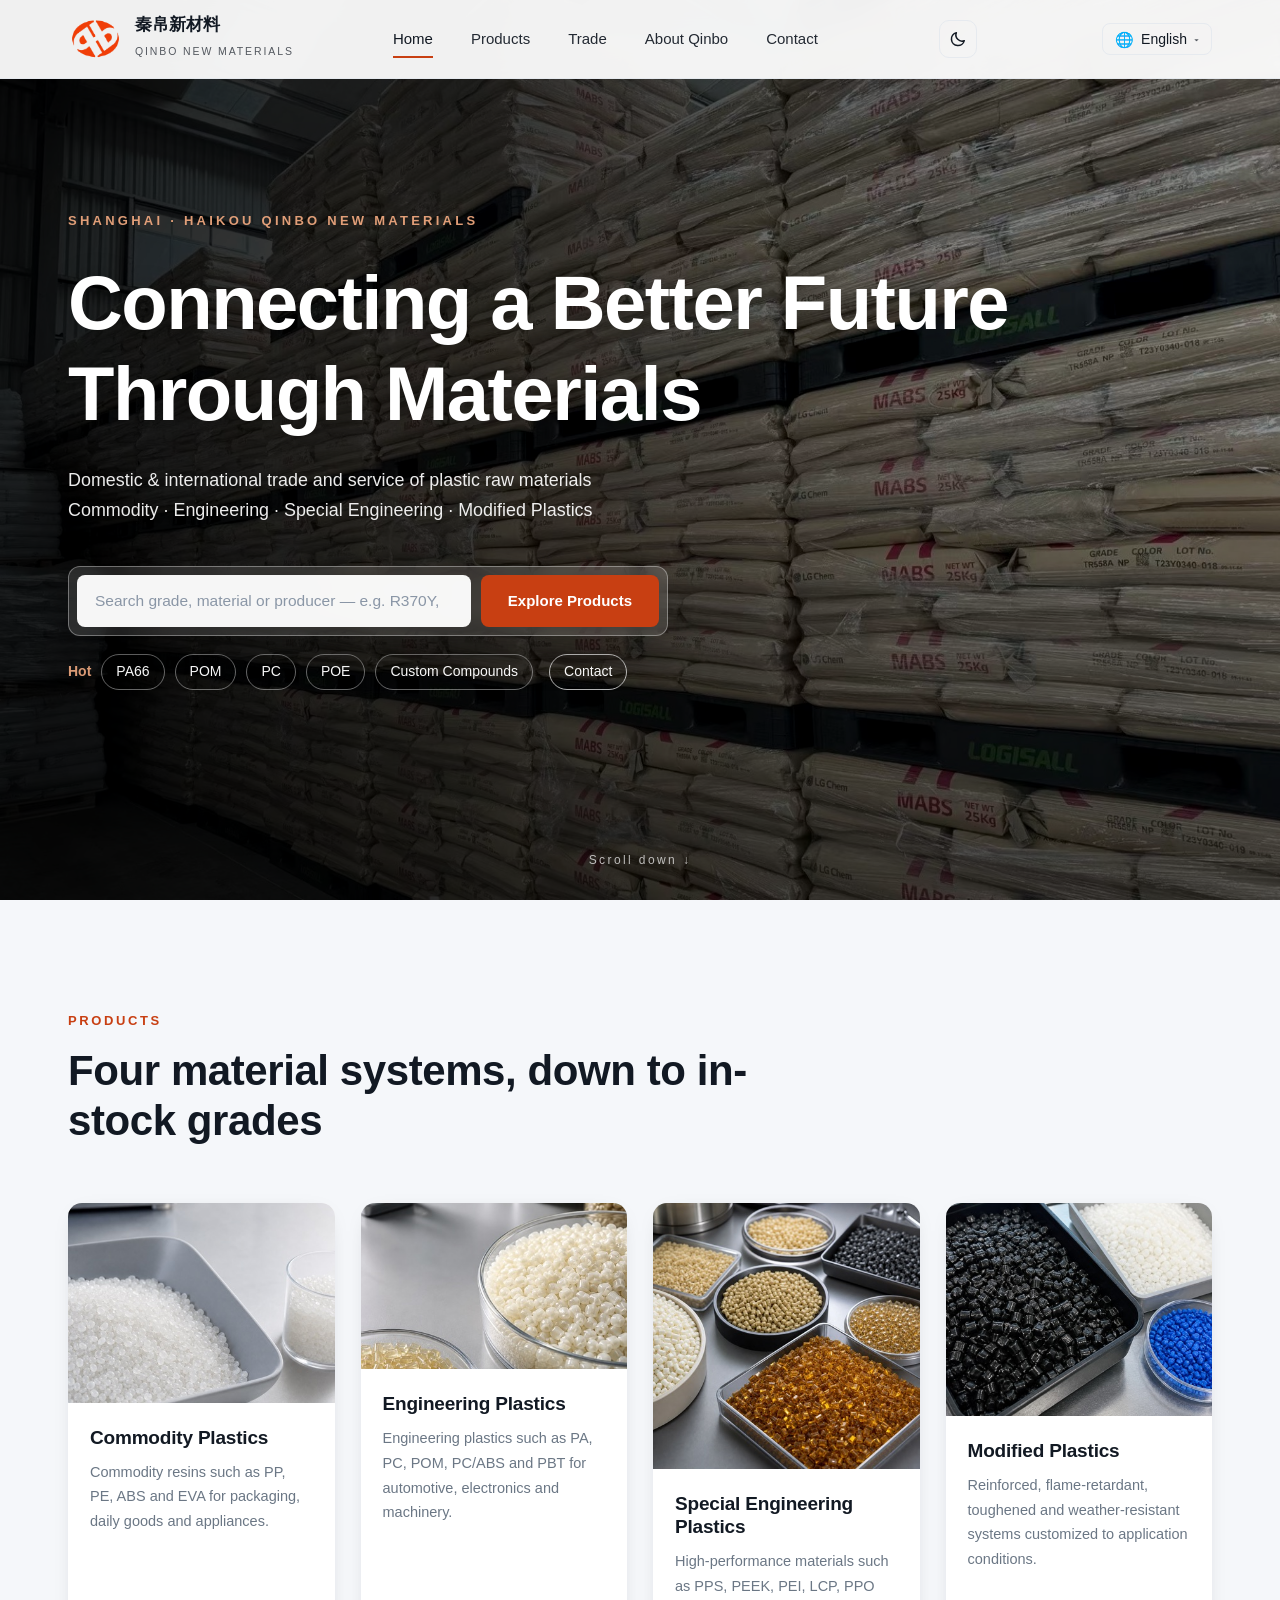
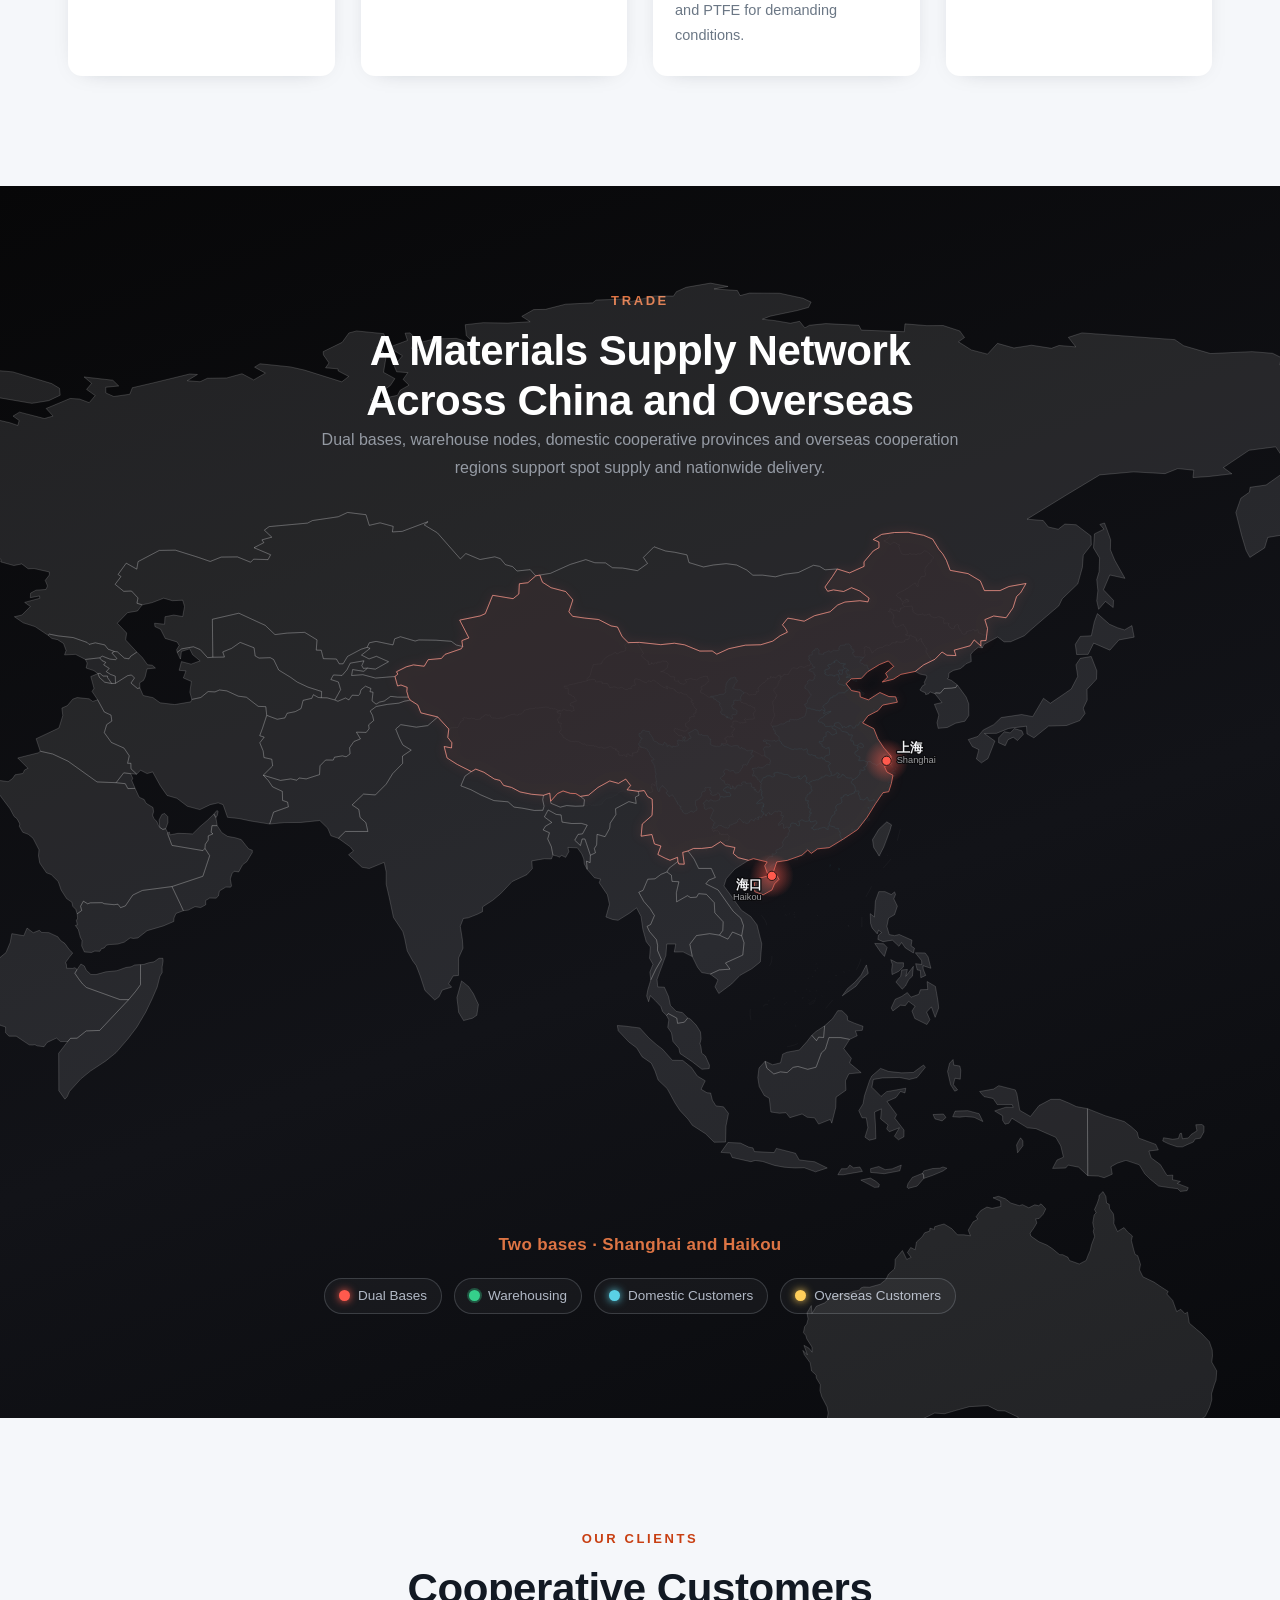
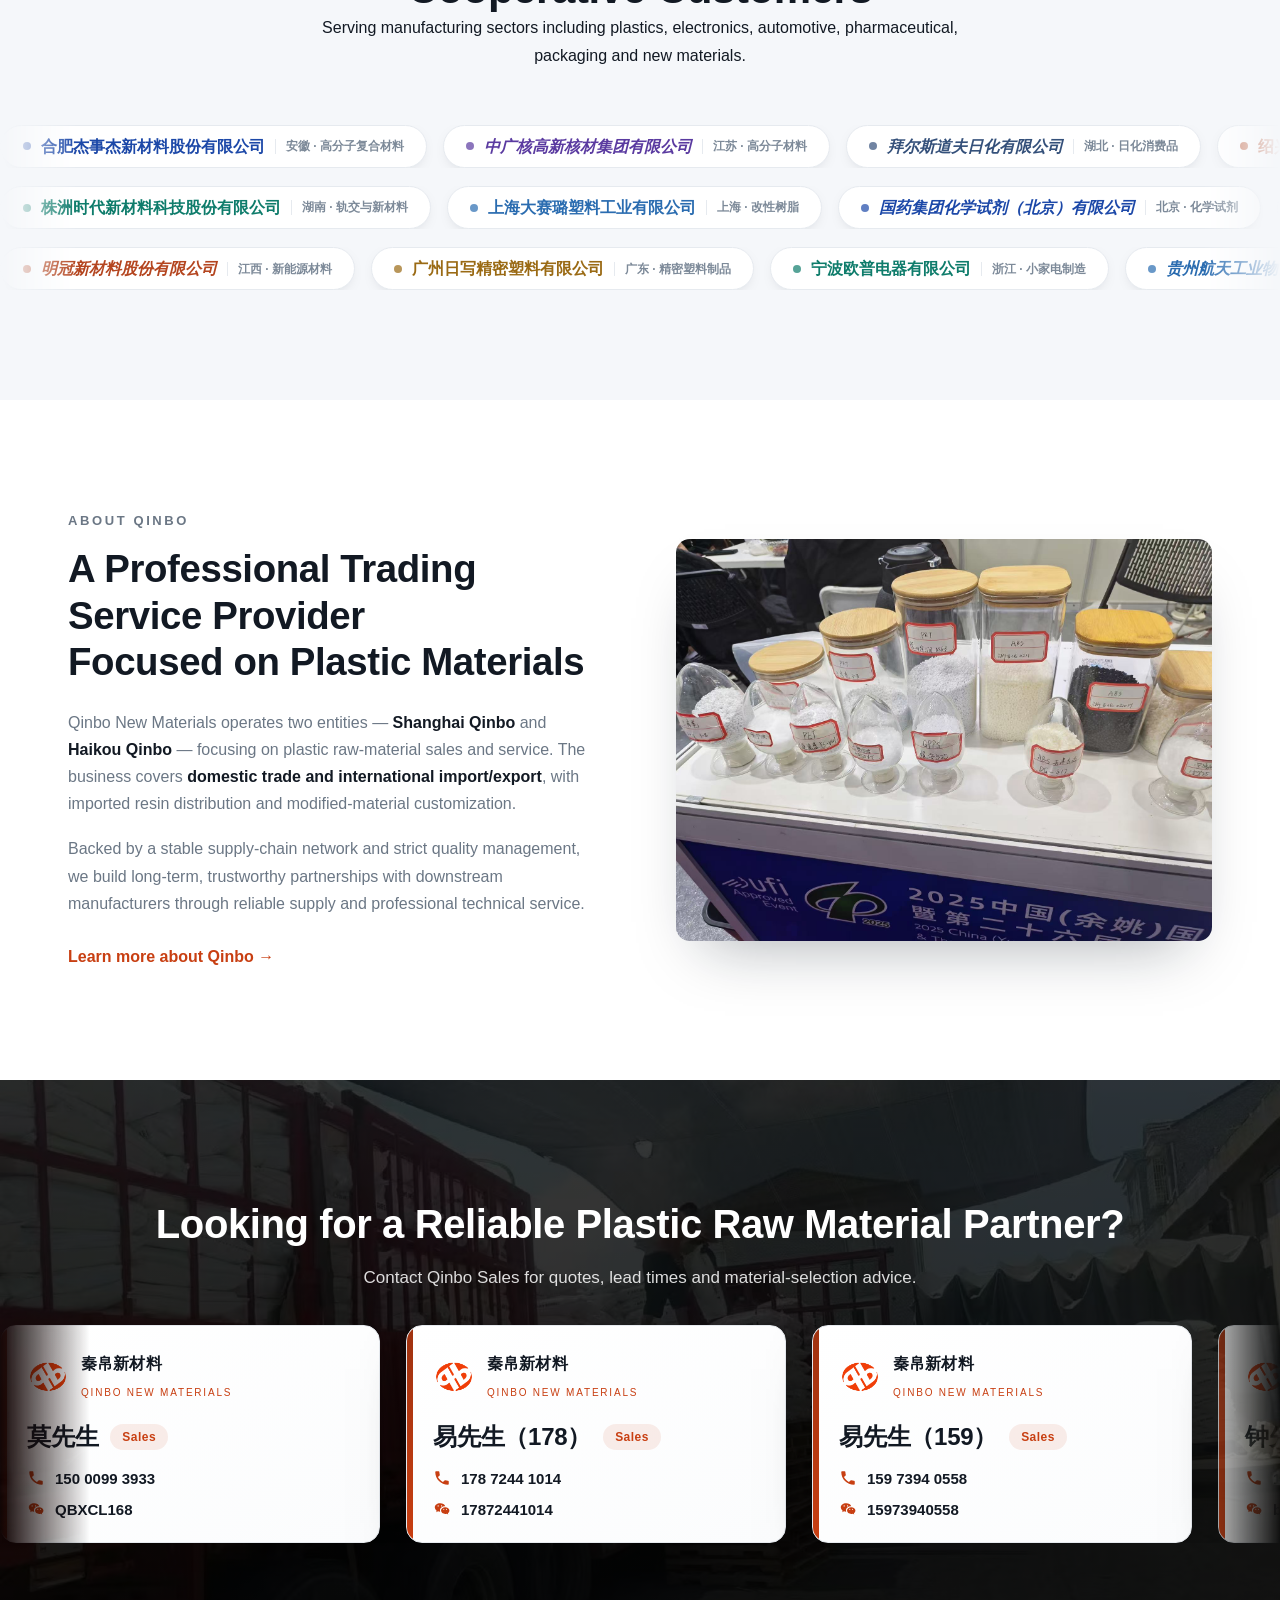
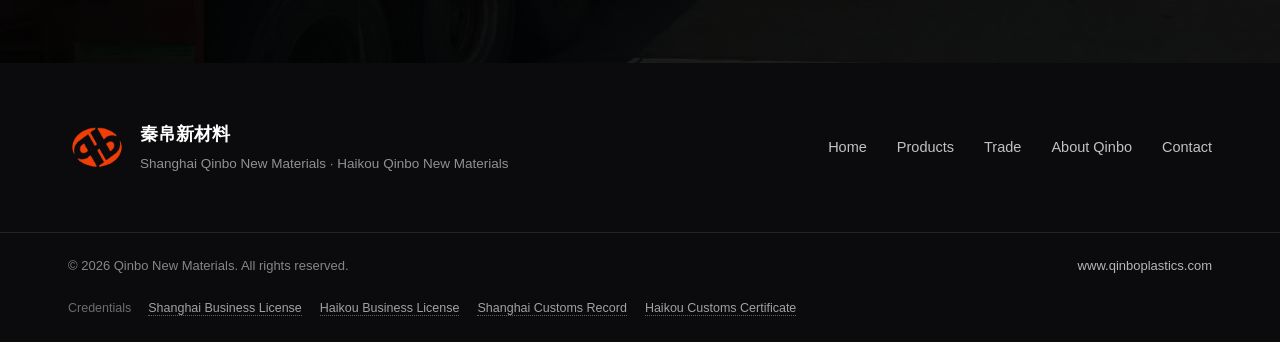
==== commit da943833: "style: refine theme colors and logos" ====
--- a/index.html
+++ b/index.html
@@ -25,7 +25,7 @@
 <link rel="icon" href="assets/img/favicon.ico" sizes="any" />
 <link rel="icon" type="image/png" href="assets/img/favicon-512.png" />
 <link rel="apple-touch-icon" href="assets/img/apple-touch-icon.png" />
-<link rel="stylesheet" href="assets/css/style.css" />
+<link rel="stylesheet" href="assets/css/style.css?v=20260617-theme" />
 <script type="application/ld+json">
 {
   "@context": "https://schema.org",
@@ -205,7 +205,7 @@
   </div></div>
 </footer>
 
-<script src="assets/js/main.js"></script>
+<script src="assets/js/main.js?v=20260617-theme"></script>
 <script src="assets/js/i18n.js?v=20260615-seo"></script>
 <script src="assets/js/map-data.js"></script>
 <script src="assets/js/china-province-data.js"></script>
--- a/assets/css/style.css
+++ b/assets/css/style.css
@@ -4,22 +4,21 @@
   --ink:#121923;
   --ink-2:#263241;
   --ink-soft:#3f4b5a;
-  --accent:#9f3f1d;
-  --accent-2:#c66b3d;
-  --accent-hover:#7c2f16;
-  --accent-rgb:159,63,29;
-  --hero-accent:#f0bd9c;
-  --hero-tint:rgba(150,60,24,.24);
+  --accent:#c83f12;
+  --accent-2:#dd7444;
+  --accent-hover:#9f3210;
+  --accent-rgb:200,63,18;
+  --hero-accent:#f2aa80;
   --gray:#6b7785;
   --line:#e6eaef;
   --bg:#ffffff;
   --bg-soft:#f5f7fa;
   --panel:#ffffff;
   --panel-soft:#fbfcfd;
-  --media-bg:#12233a;
+  --media-bg:#141414;
   --nav-surface:rgba(255,255,255,.94);
-  --dark-bg:#0b1622;
-  --dark-bg-2:#12233a;
+  --dark-bg:#0b0b0d;
+  --dark-bg-2:#191a1f;
   --maxw:1200px;
   --ease:cubic-bezier(.22,.61,.36,1);
 }
@@ -28,22 +27,21 @@
   --ink:#eef4ff;
   --ink-2:#d8e6fb;
   --ink-soft:#c5d3e6;
-  --accent:#3b82f6;
-  --accent-2:#7eb0ff;
-  --accent-hover:#2563eb;
-  --accent-rgb:59,130,246;
-  --hero-accent:#7eb0ff;
-  --hero-tint:rgba(28,72,168,.3);
+  --accent:#5f73ff;
+  --accent-2:#98a4ff;
+  --accent-hover:#4b5ed8;
+  --accent-rgb:95,115,255;
+  --hero-accent:#98a4ff;
   --gray:#9fb0c5;
-  --line:#263449;
-  --bg:#08111f;
-  --bg-soft:#0f1b2d;
-  --panel:#111f33;
-  --panel-soft:#15263d;
-  --media-bg:#0a1c38;
-  --nav-surface:rgba(8,17,31,.94);
-  --dark-bg:#050b14;
-  --dark-bg-2:#0f1b2d;
+  --line:#282b33;
+  --bg:#090a0d;
+  --bg-soft:#111318;
+  --panel:#14161b;
+  --panel-soft:#181b21;
+  --media-bg:#0b0c10;
+  --nav-surface:rgba(9,10,13,.94);
+  --dark-bg:#050506;
+  --dark-bg-2:#111216;
 }
 *{margin:0;padding:0;box-sizing:border-box}
 html{scroll-behavior:smooth}
@@ -61,19 +59,21 @@
 /* ===== 导航 ===== */
 .site-header{
   position:fixed;top:0;left:0;right:0;z-index:100;
+  background:var(--nav-surface);backdrop-filter:blur(12px);box-shadow:0 1px 0 var(--line);
   transition:background .35s var(--ease),box-shadow .35s var(--ease);
 }
 .site-header.scrolled{background:var(--nav-surface);backdrop-filter:blur(12px);box-shadow:0 1px 0 var(--line)}
-/* 内页：导航始终白底 */
+/* 导航跟随主题使用实底，首页不再叠透明栏 */
 body.inner .site-header{background:var(--nav-surface);backdrop-filter:blur(12px);box-shadow:0 1px 0 var(--line)}
-body.inner .brand{color:var(--ink)}
+body.inner .brand,
+.brand{color:var(--ink)}
 body.inner .nav-menu a{color:var(--ink)}
 body.inner .nav-toggle span{background:var(--ink)}
 .nav-inner{display:flex;align-items:center;justify-content:space-between;height:78px}
-.brand{display:flex;align-items:center;gap:12px;color:#fff;transition:color .35s}
+.brand{display:flex;align-items:center;gap:12px;transition:color .35s}
 .site-header.scrolled .brand{color:var(--ink)}
 .brand-mark{
-  width:44px;height:44px;flex:none;
+  width:55px;height:44px;flex:none;
   display:grid;place-items:center;position:relative;
   transition:background .25s,padding .25s,box-shadow .25s;
   --logo-inset:0;
@@ -85,50 +85,39 @@
 .site-header.scrolled .brand-mark .logo-light,body.inner .brand-mark .logo-light{opacity:0}
 .site-header.scrolled .brand-mark .logo-dark,body.inner .brand-mark .logo-dark{opacity:1}
 /* 页脚深色背景：白色版 logo（只一张，无切换） */
-.footer-brand .brand-mark{width:46px;height:46px}
+.footer-brand .brand-mark{width:58px;height:46px}
 .brand-text strong{display:block;font-size:17px;line-height:1.2}
 .brand-text em{font-style:normal;font-size:10.5px;letter-spacing:.18em;opacity:.7}
 .nav-menu{display:flex;gap:38px}
 .nav-menu a{
-  color:#fff;font-size:15px;font-weight:500;position:relative;padding:6px 0;
-  opacity:.92;transition:opacity .25s,color .35s;text-shadow:0 1px 10px rgba(0,0,0,.4);
+  color:var(--ink);font-size:15px;font-weight:500;position:relative;padding:6px 0;
+  opacity:.92;transition:opacity .25s,color .35s;text-shadow:none;
 }
 .site-header.scrolled .nav-menu a{color:var(--ink);text-shadow:none}
 .nav-menu a::after{content:"";position:absolute;left:0;bottom:0;width:0;height:2px;background:var(--accent);transition:width .3s var(--ease)}
 .nav-menu a:hover,.nav-menu a.active{opacity:1}
 .nav-menu a:hover::after,.nav-menu a.active::after{width:100%}
 .nav-toggle{display:none;flex-direction:column;gap:5px;background:none;border:0;cursor:pointer;padding:6px}
-.nav-toggle span{width:24px;height:2px;background:#fff;transition:.3s}
+.nav-toggle span{width:24px;height:2px;background:var(--ink);transition:.3s}
 .site-header.scrolled .nav-toggle span{background:var(--ink)}
 .theme-toggle{
-  flex:none;width:38px;height:38px;margin-left:22px;border:1px solid rgba(255,255,255,.42);
-  border-radius:10px;background:transparent;color:#fff;display:grid;place-items:center;cursor:pointer;
+  flex:none;width:38px;height:38px;margin-left:22px;border:1px solid var(--line);
+  border-radius:10px;background:transparent;color:var(--ink);display:grid;place-items:center;cursor:pointer;
   transition:background .25s,border-color .25s,color .35s,transform .2s;
 }
-.theme-toggle:hover{background:rgba(255,255,255,.14);transform:translateY(-1px)}
+.theme-toggle:hover{background:var(--bg-soft);transform:translateY(-1px)}
 .theme-toggle svg{width:18px;height:18px;stroke:currentColor;fill:none;stroke-width:2;stroke-linecap:round;stroke-linejoin:round}
 .site-header.scrolled .theme-toggle,body.inner .theme-toggle{color:var(--ink);border-color:var(--line)}
 .site-header.scrolled .theme-toggle:hover,body.inner .theme-toggle:hover{background:var(--bg-soft)}
-html[data-theme="dark"] .brand-mark,
-html[data-theme="dark"] .bc-logo{
-  border-radius:50%;
-  background:rgba(255,255,255,.94);
-  padding:3px;
-  box-shadow:0 4px 18px rgba(0,0,0,.22);
-}
-html[data-theme="dark"] .brand-mark{--logo-inset:3px}
-html[data-theme="dark"] .bc-logo{padding:4px}
-
 /* ===== HERO ===== */
 .hero{position:relative;height:100vh;min-height:620px;display:flex;align-items:center;overflow:hidden;color:#fff}
 .hero-media{position:absolute;inset:0;z-index:-1}
 .hero-media img{width:100%;height:100%;object-fit:cover;transform:scale(1.06);animation:heroZoom 18s ease-out forwards;filter:saturate(.92) contrast(1.04)}
 @keyframes heroZoom{to{transform:scale(1)}}
-/* A 重遮罩 + B 暗角 + C 品牌色调，三层叠加，文字彻底跳出、弱化杂乱背景 */
+/* 黑色重遮罩 + 暗角，文字跳出、背景不再偏蓝 */
 .hero-overlay{position:absolute;inset:0;background:
-  linear-gradient(100deg,rgba(7,14,26,.94) 0%,rgba(7,14,26,.78) 38%,rgba(7,14,26,.5) 70%,rgba(7,14,26,.38) 100%),
-  linear-gradient(180deg,rgba(7,14,26,.2) 0%,rgba(7,14,26,0) 30%,rgba(7,14,26,.45) 100%),
-  radial-gradient(120% 90% at 80% 20%,var(--hero-tint) 0%,rgba(7,14,26,0) 55%)}
+  linear-gradient(100deg,rgba(0,0,0,.88) 0%,rgba(0,0,0,.72) 38%,rgba(0,0,0,.46) 70%,rgba(0,0,0,.34) 100%),
+  linear-gradient(180deg,rgba(0,0,0,.22) 0%,rgba(0,0,0,0) 30%,rgba(0,0,0,.48) 100%)}
 .hero-content{position:relative}
 .hero-eyebrow{font-size:13px;letter-spacing:.25em;opacity:.92;margin-bottom:24px;font-weight:600;color:var(--hero-accent)}
 .hero h1{font-size:clamp(38px,6vw,76px);font-weight:800;letter-spacing:-.02em;margin-bottom:26px;text-shadow:0 2px 24px rgba(0,0,0,.35)}
@@ -140,12 +129,20 @@
 .hero-search input::placeholder{color:#8a96a6}
 .hero-search .btn{flex:none;height:52px;padding:0 26px;border-radius:8px;white-space:nowrap}
 .hero-quick{display:flex;flex-wrap:wrap;align-items:center;gap:10px;margin-top:18px;font-size:14px}
-.hero-quick .hq-label{opacity:.8;font-weight:600;color:#cfe0f7}
+.hero-quick .hq-label{opacity:.9;font-weight:600;color:var(--hero-accent)}
 .hero-quick a{color:#fff;border:1px solid rgba(255,255,255,.4);border-radius:18px;padding:5px 14px;transition:.2s;font-weight:500}
 .hero-quick a:hover{background:rgba(255,255,255,.18);border-color:#fff}
 .hero-quick .hq-contact{margin-left:6px;border-color:rgba(255,255,255,.7)}
 [dir=rtl] .hero-quick .hq-contact{margin-left:0;margin-right:6px}
-@media(max-width:560px){.hero-search{flex-direction:column;background:transparent;border:none;padding:0;backdrop-filter:none;box-shadow:none;gap:12px}.hero-search input{height:52px}.hero-search .btn{width:100%}}
+@media(max-width:560px){
+  .hero-search{flex-direction:column;background:transparent;border:none;padding:0;backdrop-filter:none;box-shadow:none;gap:12px}
+  .hero-search input{
+    flex:none;width:100%;height:56px;min-height:56px;line-height:normal;
+    padding:0 18px;border-radius:12px;font-size:16px;
+    -webkit-appearance:none;appearance:none;box-shadow:0 10px 28px rgba(0,0,0,.16);
+  }
+  .hero-search .btn{width:100%;height:56px;min-height:56px}
+}
 .btn{display:inline-flex;align-items:center;justify-content:center;padding:15px 34px;border-radius:6px;font-size:15px;font-weight:600;transition:.28s var(--ease);border:1.5px solid transparent}
 .btn-primary{background:var(--accent);color:#fff}
 .btn-primary:hover{background:var(--accent-hover);transform:translateY(-2px)}
@@ -157,15 +154,15 @@
 /* ===== 内页顶部 banner ===== */
 .page-banner{position:relative;height:340px;display:flex;align-items:center;color:#fff;overflow:hidden;margin-top:0}
 .page-banner img{position:absolute;inset:0;width:100%;height:100%;object-fit:cover;z-index:-1}
-.page-banner::after{content:"";position:absolute;inset:0;background:linear-gradient(100deg,rgba(8,16,28,.85),rgba(11,34,58,.5))}
+.page-banner::after{content:"";position:absolute;inset:0;background:linear-gradient(100deg,rgba(0,0,0,.82),rgba(0,0,0,.46))}
 .page-banner .container{position:relative;z-index:1}
 .page-banner h1{font-size:clamp(30px,4vw,48px);margin-bottom:12px}
 .page-banner p{opacity:.85;font-size:16px}
 .breadcrumb{font-size:13px;opacity:.7;margin-bottom:18px}
 .breadcrumb a{color:#fff}
 .breadcrumb a:hover{text-decoration:underline}
-.page-banner.trade-hero{height:320px;background:#0a1426}
-.page-banner.trade-hero::after{background:linear-gradient(180deg,rgba(8,16,28,.72) 0%,rgba(8,16,28,.9) 76%,#0a1426 100%)}
+.page-banner.trade-hero{height:320px;background:#0b0b0d}
+.page-banner.trade-hero::after{background:linear-gradient(180deg,rgba(0,0,0,.68) 0%,rgba(0,0,0,.86) 76%,#0b0b0d 100%)}
 .page-banner.trade-hero+.section-map{padding-top:82px}
 
 /* ===== 通用 section ===== */
@@ -269,7 +266,7 @@
 .section-cta{position:relative;padding:120px 0;color:#fff;text-align:center;overflow:hidden}
 .cta-media{position:absolute;inset:0;z-index:-1}
 .cta-media img{width:100%;height:100%;object-fit:cover}
-.cta-overlay{position:absolute;inset:0;background:linear-gradient(180deg,rgba(8,16,28,.82),rgba(11,34,58,.88))}
+.cta-overlay{position:absolute;inset:0;background:linear-gradient(180deg,rgba(0,0,0,.78),rgba(0,0,0,.86))}
 .cta-content{position:relative;z-index:1}
 .cta-content h2{font-size:clamp(26px,3.4vw,40px);margin-bottom:16px}
 .cta-content p{opacity:.85;margin-bottom:32px;font-size:17px}
@@ -338,18 +335,18 @@
 @media(max-width:600px){.cert-lb .clb-nav{position:absolute;bottom:24px}.cert-lb .clb-prev{left:30%}.cert-lb .clb-next{right:30%}}
 
 /* ===== 关于页 · 企业理念/品牌 ===== */
-.section-culture{padding:96px 0;background:linear-gradient(160deg,#0a1426,#0e1d33 60%,#0b1830);color:#fff}
+.section-culture{padding:96px 0;background:linear-gradient(160deg,#070708,#121318 60%,#090a0d);color:#fff}
 .section-culture .section-head h2{color:#fff;font-weight:800;letter-spacing:.01em}
-.section-culture .section-head .eyebrow{color:#7eb0ff}
+.section-culture .section-head .eyebrow{color:var(--accent-2)}
 .culture-grid{display:grid;grid-template-columns:repeat(3,1fr);gap:20px;margin-top:14px}
 .culture-card{background:rgba(255,255,255,.05);border:1px solid rgba(255,255,255,.12);border-radius:16px;padding:30px 26px;text-align:center}
 .culture-card .cc-ch{display:inline-block;font-size:34px;font-weight:800;color:#fff;letter-spacing:.12em;margin-bottom:4px}
-.culture-card .cc-en{font-size:11px;letter-spacing:.3em;color:#7eb0ff;margin-bottom:16px}
+.culture-card .cc-en{font-size:11px;letter-spacing:.3em;color:var(--accent-2);margin-bottom:16px}
 .culture-card p:last-child{font-size:14.5px;line-height:1.7;color:rgba(220,230,245,.82);margin:0}
 .culture-card strong{display:block;color:#fff;font-size:13px;margin-bottom:5px;font-weight:700}
 .culture-tenets{display:flex;flex-wrap:wrap;justify-content:center;gap:12px 18px;margin-top:30px}
 .culture-tenets span{position:relative;font-size:14px;color:rgba(220,230,245,.7);padding-left:18px}
-.culture-tenets span::before{content:"※";position:absolute;left:0;color:#ff5a4d}
+.culture-tenets span::before{content:"※";position:absolute;left:0;color:var(--accent)}
 [dir=rtl] .culture-tenets span{padding-left:0;padding-right:18px}
 [dir=rtl] .culture-tenets span::before{left:auto;right:0}
 .brand-chips{display:flex;flex-wrap:wrap;justify-content:center;gap:10px;max-width:920px;margin:8px auto 0}
@@ -422,14 +419,14 @@
 .grade-card{border-radius:12px;text-align:left}
 .grade-card .pc-photo{position:relative;display:block;width:100%;height:100%;min-height:0;background:#f6f8fb;overflow:hidden;border-right:1px solid var(--line)}
 .grade-card .pc-photo-real{background:linear-gradient(135deg,#f8fafc,#eef3f8)}
-.grade-card .pc-photo-fallback{background:#10233f}
+.grade-card .pc-photo-fallback{background:#151515}
 .grade-card .pc-photo img{width:100%;height:100%;object-fit:contain;padding:10px;transition:transform .55s var(--ease),filter .55s var(--ease);filter:saturate(.96) contrast(1.02)}
 .grade-card .pc-photo-fallback img{object-fit:cover;padding:0;filter:saturate(.92) contrast(1.04)}
 .grade-card:hover .pc-photo img{transform:scale(1.05)}
-.grade-card .pc-photo::after{content:"";position:absolute;inset:auto 0 0;height:58%;background:linear-gradient(180deg,rgba(7,14,26,0) 0%,rgba(7,14,26,.64) 100%)}
+.grade-card .pc-photo::after{content:"";position:absolute;inset:auto 0 0;height:58%;background:linear-gradient(180deg,rgba(0,0,0,0) 0%,rgba(0,0,0,.64) 100%)}
 .pc-photo-empty{display:flex;align-items:flex-start;justify-content:flex-end;flex-direction:column;padding:18px;background:linear-gradient(135deg,var(--panel-soft),var(--bg-soft))}
 .pc-photo-empty::before{content:"";position:absolute;inset:14px;border:1px solid rgba(var(--accent-rgb),.16);border-radius:10px}
-.pc-photo-empty::after{background:linear-gradient(180deg,rgba(15,42,76,0) 35%,rgba(15,42,76,.64) 100%)}
+.pc-photo-empty::after{background:linear-gradient(180deg,rgba(0,0,0,0) 35%,rgba(0,0,0,.58) 100%)}
 .pc-mat{position:relative;z-index:1;color:rgba(var(--accent-rgb),.5);font-size:34px;font-weight:800;line-height:1;letter-spacing:0;margin-bottom:auto;max-width:100%;word-break:break-word}
 .pc-code{position:absolute;left:10px;right:10px;bottom:10px;z-index:1;color:#fff;font-size:20px;font-weight:800;line-height:1.12;letter-spacing:0;text-shadow:0 2px 14px rgba(0,0,0,.48);overflow:hidden;text-overflow:ellipsis;white-space:nowrap}
 .grade-card .pc-hot{z-index:1}
@@ -459,7 +456,7 @@
 
 /* 产品详情弹窗 · 牌号级 */
 .pm-grade-head{display:grid;grid-template-columns:210px 1fr;gap:22px;align-items:stretch;margin:-30px -32px 22px;padding:26px 32px;background:linear-gradient(135deg,var(--panel-soft),var(--bg-soft));border-bottom:1px solid var(--line);border-radius:18px 18px 0 0}
-.pm-grade-img{border-radius:12px;overflow:hidden;background:#10233f;box-shadow:0 12px 30px -18px rgba(11,22,34,.55)}
+.pm-grade-img{border-radius:12px;overflow:hidden;background:#151515;box-shadow:0 12px 30px -18px rgba(11,22,34,.55)}
 .pm-grade-img img{width:100%;height:100%;min-height:150px;object-fit:cover}
 .pm-grade-empty{min-height:150px;display:flex;flex-direction:column;justify-content:flex-end;padding:18px;background:linear-gradient(135deg,var(--panel-soft),var(--bg-soft));color:var(--accent)}
 .pm-grade-empty span{font-size:38px;font-weight:800;line-height:1;color:rgba(var(--accent-rgb),.45)}
@@ -473,7 +470,7 @@
 @media(max-width:700px){.pm-grade-head{grid-template-columns:1fr;margin:-24px -20px 18px;padding:22px 20px}.pm-grade-img img{min-height:190px}.pm-specs{grid-template-columns:1fr}.pm-grade-title h3{font-size:30px}}
 
 /* 产品详情弹窗 */
-.prod-modal{position:fixed;inset:0;z-index:200;display:none;align-items:flex-start;justify-content:center;padding:40px 16px;background:rgba(8,16,32,.6);backdrop-filter:blur(3px);overflow-y:auto}
+.prod-modal{position:fixed;inset:0;z-index:200;display:none;align-items:flex-start;justify-content:center;padding:40px 16px;background:rgba(0,0,0,.6);backdrop-filter:blur(3px);overflow-y:auto}
 .prod-modal.open{display:flex}
 .pm-card{position:relative;width:100%;max-width:720px;background:var(--panel);border-radius:18px;box-shadow:0 30px 80px rgba(0,0,0,.35);animation:pmIn .25s ease}
 @keyframes pmIn{from{opacity:0;transform:translateY(20px)}to{opacity:1;transform:none}}
@@ -538,22 +535,22 @@
 @media(prefers-reduced-motion:reduce){.clients-row{mask-image:none;-webkit-mask-image:none;overflow:visible}.clients-track{animation:none;flex-wrap:wrap;width:auto;justify-content:center}}
 @media(max-width:560px){.client-chip{font-size:14px;padding:9px 16px}.client-chip small{display:none}}
 
-.section-map{position:relative;padding:104px 0;background:linear-gradient(160deg,#0a1426,#0e1d33 60%,#0b1830);color:#fff;overflow:hidden}
+.section-map{position:relative;padding:104px 0;background:linear-gradient(160deg,#070708,#121318 60%,#090a0d);color:#fff;overflow:hidden}
 .section-map .section-head h2{color:#fff}
-.section-map .section-head .eyebrow{color:#7eb0ff}
+.section-map .section-head .eyebrow{color:var(--accent-2)}
 .section-map .section-head p{color:rgba(220,230,245,.6)}
 .qbmap-wrap{position:relative;max-width:1080px;margin:8px auto 0}
 #qbMap{position:relative;width:100%;line-height:0}
 .qbmap-svg{width:100%;height:auto;display:block;overflow:visible}
 /* 点阵 */
 /* 国家轮廓填充 + 点亮 */
-.qbmap-land .qbc{fill:rgba(120,150,200,.09);stroke:rgba(150,180,225,.28);stroke-width:.8;vector-effect:non-scaling-stroke;transition:fill .9s ease,stroke .9s ease,filter .9s ease}
-.qbmap-on .qbmap-land .qbc{fill:rgba(126,160,210,.14)}
+.qbmap-land .qbc{fill:rgba(255,255,255,.06);stroke:rgba(255,255,255,.2);stroke-width:.8;vector-effect:non-scaling-stroke;transition:fill .9s ease,stroke .9s ease,filter .9s ease}
+.qbmap-on .qbmap-land .qbc{fill:rgba(255,255,255,.1)}
 .qbc.lit-home{fill:rgba(255,90,77,.30);stroke:rgba(255,120,105,.85);filter:drop-shadow(0 0 6px rgba(255,90,77,.45))}
 .qbc.lit{fill:rgba(255,206,90,.28);stroke:rgba(255,216,120,.85);filter:drop-shadow(0 0 6px rgba(255,206,90,.4))}
 /* 中国省界：仅合作省份在动画阶段点亮 */
 .qbmap-provinces{pointer-events:none}
-.qbmap-prov{fill:rgba(70,110,170,.035);stroke:rgba(200,220,245,.18);stroke-width:.55;vector-effect:non-scaling-stroke;opacity:.18;transition:opacity .55s ease,fill .55s ease,stroke .55s ease,filter .55s ease}
+.qbmap-prov{fill:rgba(255,255,255,.035);stroke:rgba(255,255,255,.16);stroke-width:.55;vector-effect:non-scaling-stroke;opacity:.18;transition:opacity .55s ease,fill .55s ease,stroke .55s ease,filter .55s ease}
 .qbmap-prov.is-dom{fill:rgba(90,209,230,.10);stroke:rgba(90,209,230,.38)}
 .qbmap-prov.is-dom.on{opacity:1;fill:rgba(90,209,230,.18);stroke:rgba(132,232,245,.82);filter:drop-shadow(0 0 5px rgba(90,209,230,.38))}
 /* 弧线 */
@@ -569,7 +566,7 @@
 .qbmap-node.on{opacity:1}
 .qbmap-node:hover{filter:drop-shadow(0 0 7px rgba(255,255,255,.35))}
 .qbmap-node:hover .qbmap-pt{stroke:#fff;stroke-width:1.8}
-.qbmap-pt{stroke:#0a1426;stroke-width:1}
+.qbmap-pt{stroke:#0b0b0d;stroke-width:1}
 .qbmap-node.base .qbmap-pt{fill:#ff5a4d}
 .qbmap-node.wh .qbmap-pt{fill:#35d08b}
 .qbmap-node.dom .qbmap-pt{fill:#5ad1e6}
@@ -582,15 +579,15 @@
 .qbmap-node.base.on .qbmap-ring,.qbmap-node.wh.on .qbmap-ring{animation:qbPulse 2.4s ease-out infinite}
 @keyframes qbPulse{0%{transform:scale(1);opacity:.85}70%{transform:scale(3);opacity:0}100%{transform:scale(3);opacity:0}}
 /* 标签 */
-.qbmap-lbl{fill:#eaf1fb;font-size:15px;font-weight:600;paint-order:stroke;stroke:#0a1426;stroke-width:3px;stroke-linejoin:round}
-.qbmap-lbl-sub{font-size:11px;font-weight:400;fill:#9fb6d6;stroke-width:2.4px}
+.qbmap-lbl{fill:#f4f5f7;font-size:15px;font-weight:600;paint-order:stroke;stroke:#0b0b0d;stroke-width:3px;stroke-linejoin:round}
+.qbmap-lbl-sub{font-size:11px;font-weight:400;fill:rgba(245,247,250,.62);stroke-width:2.4px}
 .qbmap-node.intl .qbmap-lbl{font-size:13px;font-weight:500}
 /* 图例 + 旁白 */
-.qbmap-caption{text-align:center;margin-top:26px;min-height:26px;font-size:17px;font-weight:600;color:#cfe0f7;letter-spacing:.02em;transition:opacity .3s}
+.qbmap-caption{text-align:center;margin-top:26px;min-height:26px;font-size:17px;font-weight:600;color:var(--accent-2);letter-spacing:.02em;transition:opacity .3s}
 .qbmap-tip{position:absolute;z-index:5;max-width:260px;background:rgba(10,20,38,.92);border:1px solid rgba(180,205,240,.22);border-radius:10px;padding:12px 14px;color:#fff;line-height:1.5;box-shadow:0 18px 46px -18px rgba(0,0,0,.65);pointer-events:none;opacity:0;transform:translateY(6px);transition:opacity .18s,transform .18s;backdrop-filter:blur(10px)}
 .qbmap-tip.show{opacity:1;transform:none}
 .qbmap-tip strong{display:block;font-size:14px;margin-bottom:3px}
-.qbmap-tip span{display:block;color:#cfe0f7;font-size:12px}
+.qbmap-tip span{display:block;color:var(--accent-2);font-size:12px}
 .qbmap-tip p{margin:7px 0 0;color:rgba(235,242,252,.72);font-size:12px}
 .qbmap-legend{display:flex;flex-wrap:wrap;justify-content:center;gap:12px;margin-top:18px}
 .qbmap-legend span,.qbmap-legend button{display:inline-flex;align-items:center;gap:8px;font-size:13.5px;color:rgba(220,230,245,.78)}
@@ -644,11 +641,11 @@
 /* ===== 语言切换器 ===== */
 .lang-switch{position:relative;flex:none;margin-left:26px}
 .lang-btn{
-  display:flex;align-items:center;gap:7px;background:transparent;border:1px solid rgba(255,255,255,.4);
-  color:#fff;font-size:14px;font-family:inherit;padding:7px 12px;border-radius:8px;cursor:pointer;
+  display:flex;align-items:center;gap:7px;background:transparent;border:1px solid var(--line);
+  color:var(--ink);font-size:14px;font-family:inherit;padding:7px 12px;border-radius:8px;cursor:pointer;
   transition:background .25s,border-color .25s,color .35s;white-space:nowrap;
 }
-.lang-btn:hover{background:rgba(255,255,255,.14)}
+.lang-btn:hover{background:var(--bg-soft)}
 .lang-globe{font-size:15px;line-height:1}
 .lang-caret{font-size:10px;opacity:.7;transition:transform .25s}
 .lang-switch.open .lang-caret{transform:rotate(180deg)}
@@ -697,7 +694,7 @@
   .container{padding-left:18px;padding-right:18px}
   .nav-inner{height:68px;gap:8px}
   .brand{gap:8px;min-width:0;flex:1}
-  .brand-mark{width:38px;height:38px}
+  .brand-mark{width:48px;height:38px}
   .brand-text{min-width:0}
   .brand-text strong{font-size:15px;white-space:nowrap;overflow:hidden;text-overflow:ellipsis}
   .brand-text em{display:none}
@@ -765,7 +762,7 @@
 
 @media(max-width:380px){
   .container{padding-left:14px;padding-right:14px}
-  .brand-mark{width:34px;height:34px}
+  .brand-mark{width:43px;height:34px}
   .brand-text strong{font-size:14px}
   .lang-btn{padding:0 7px}
   .prod-card{grid-template-columns:102px minmax(0,1fr);min-height:174px}
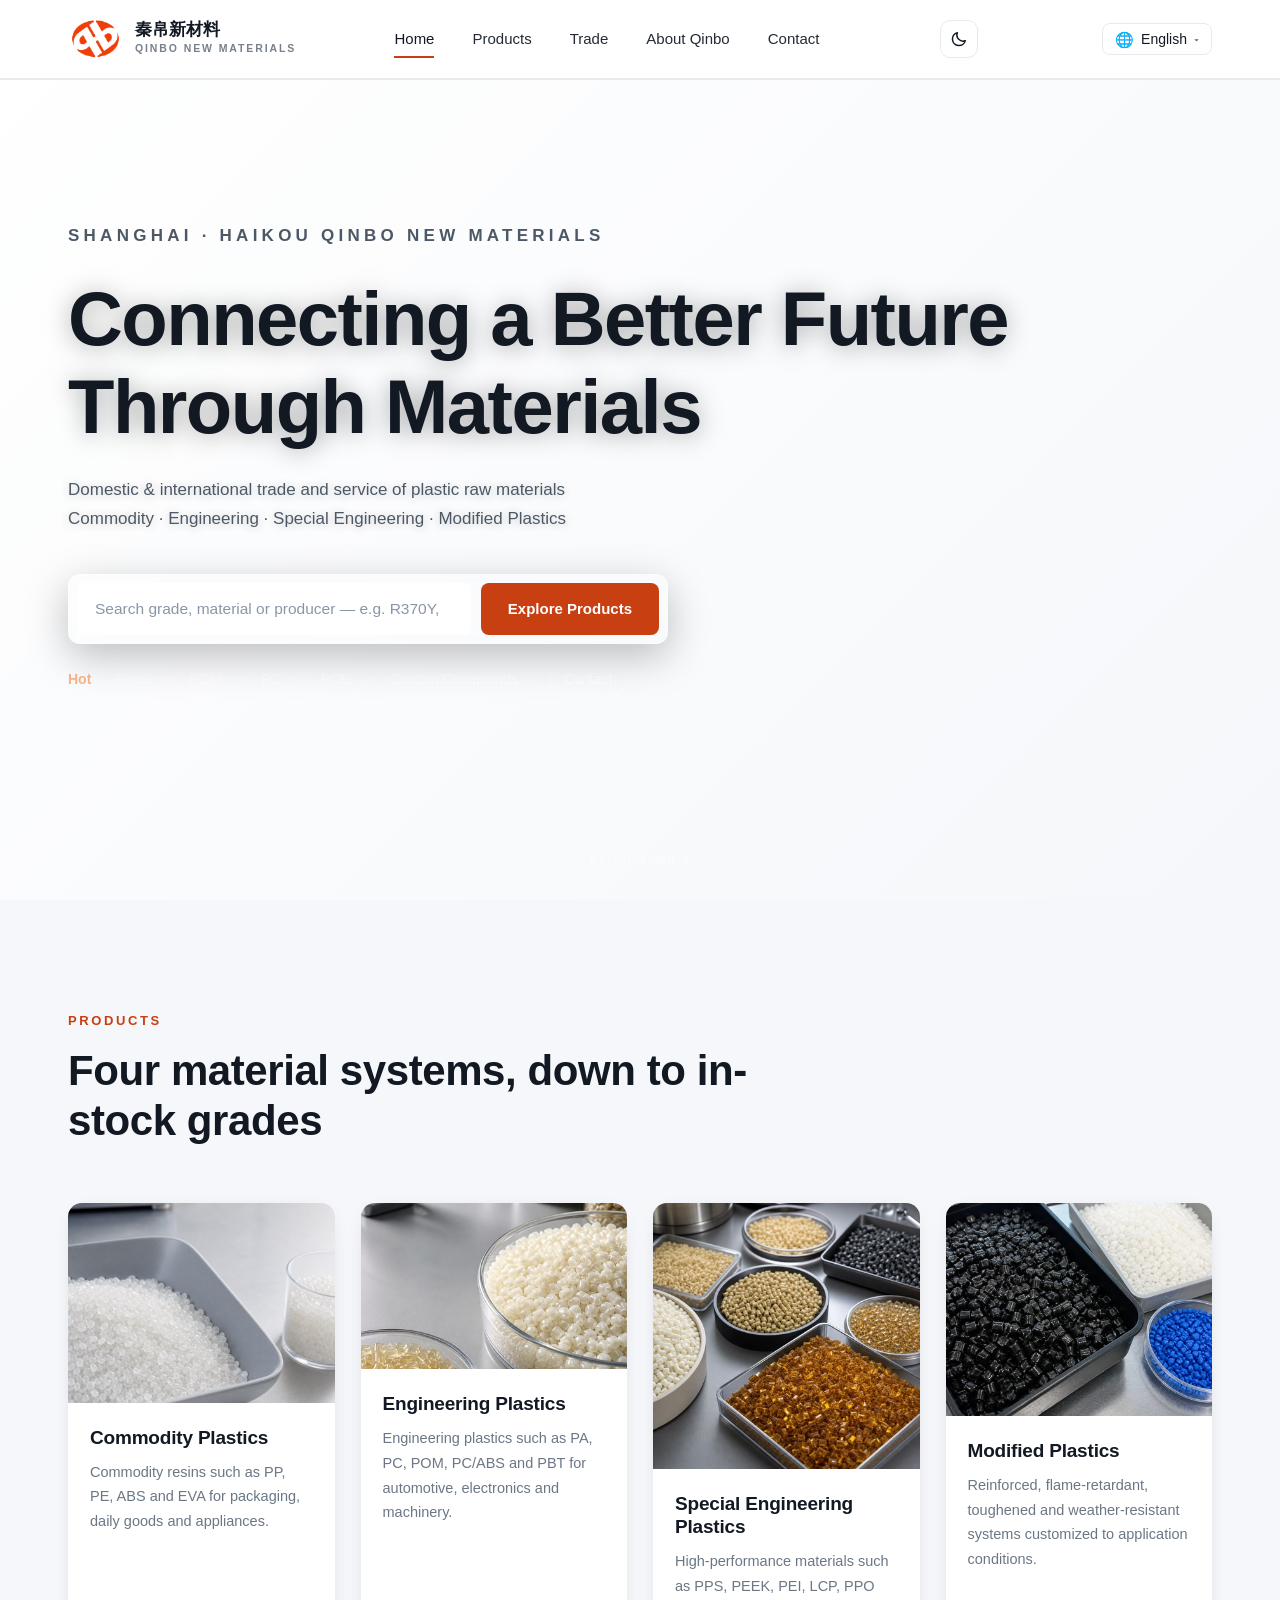
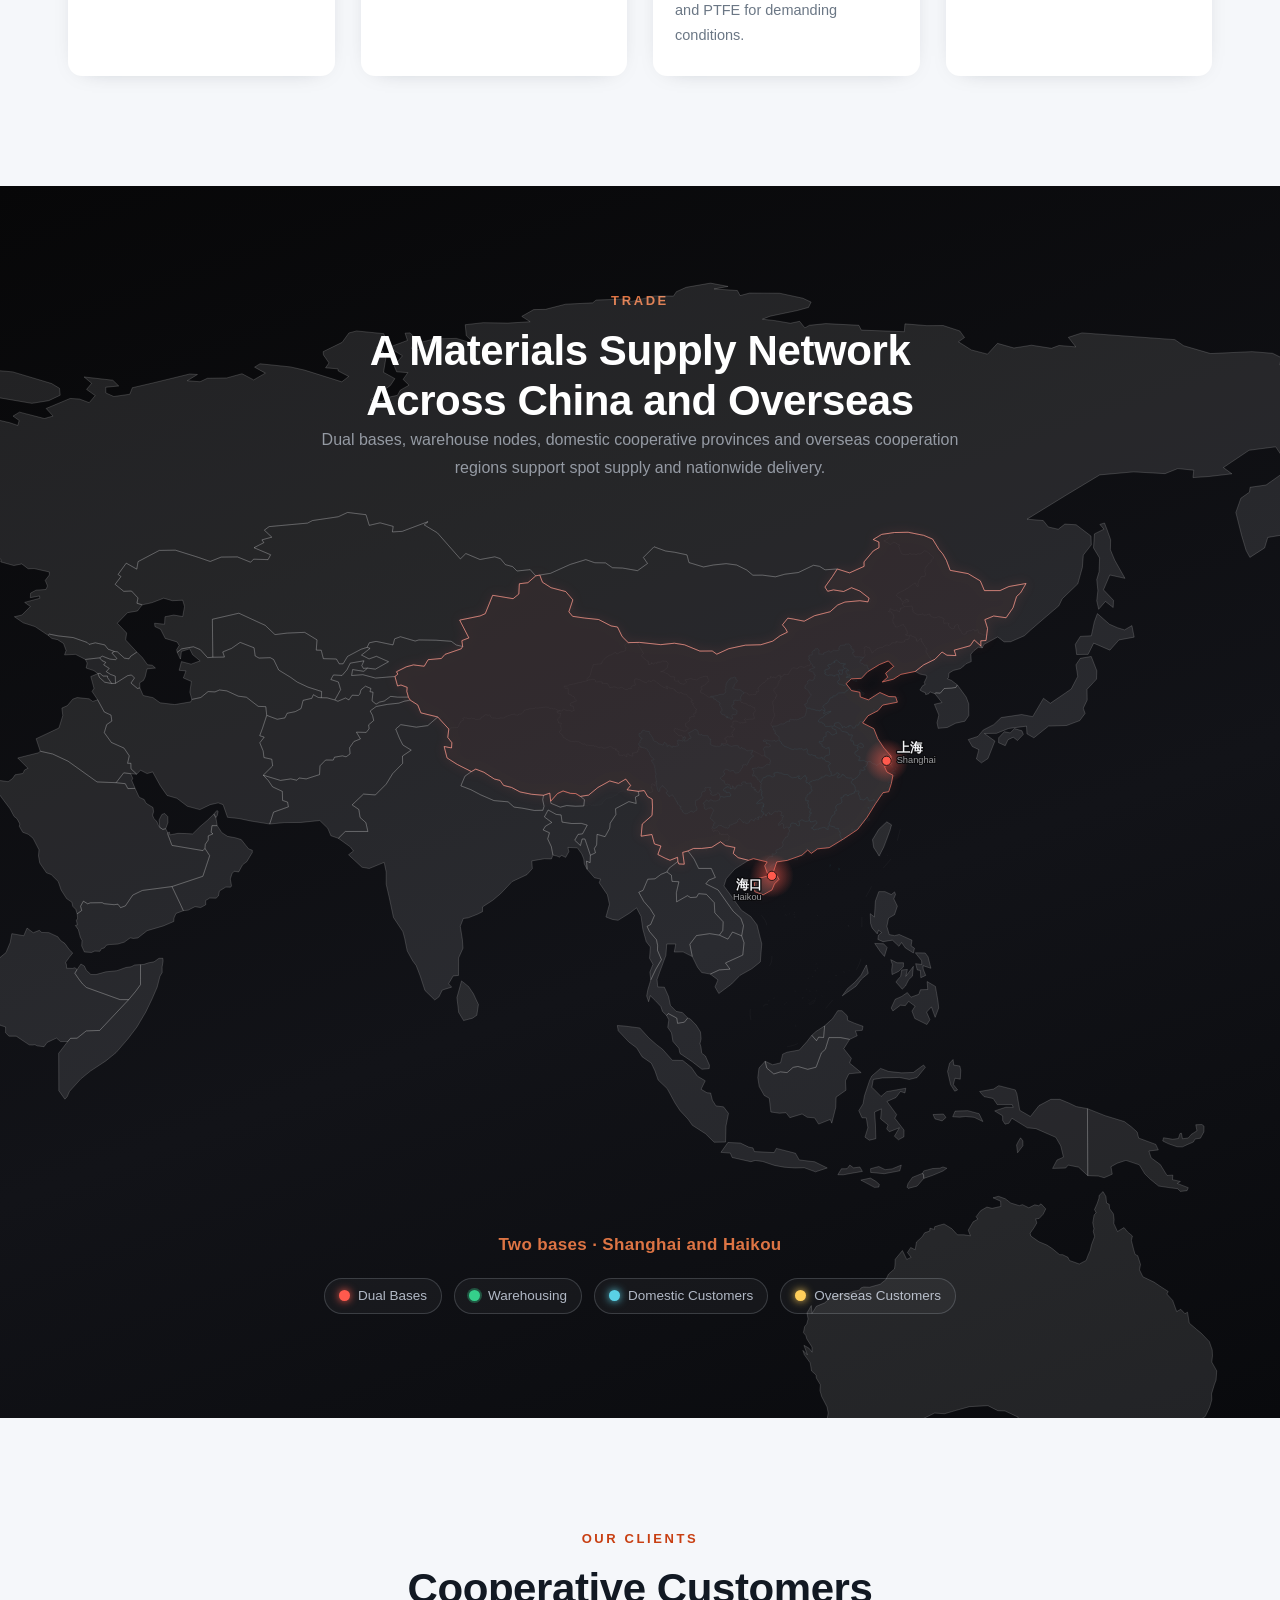
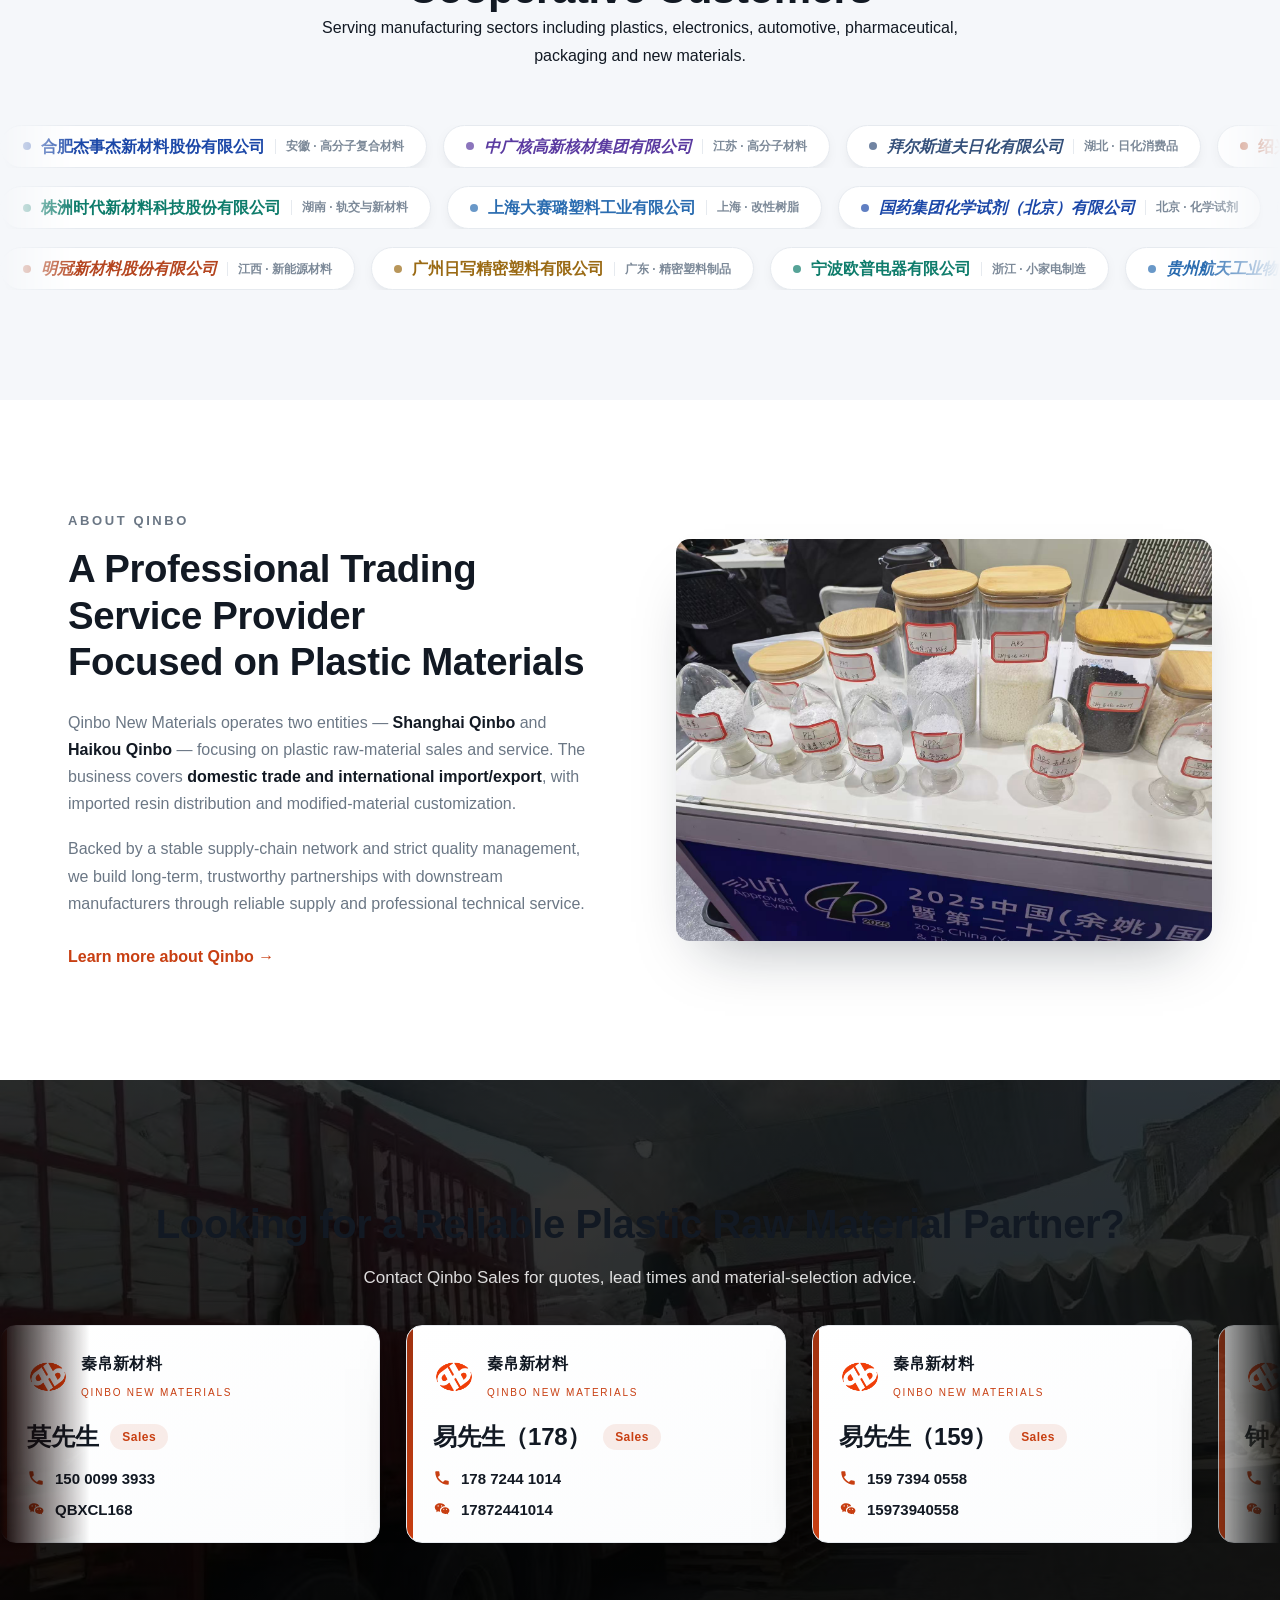
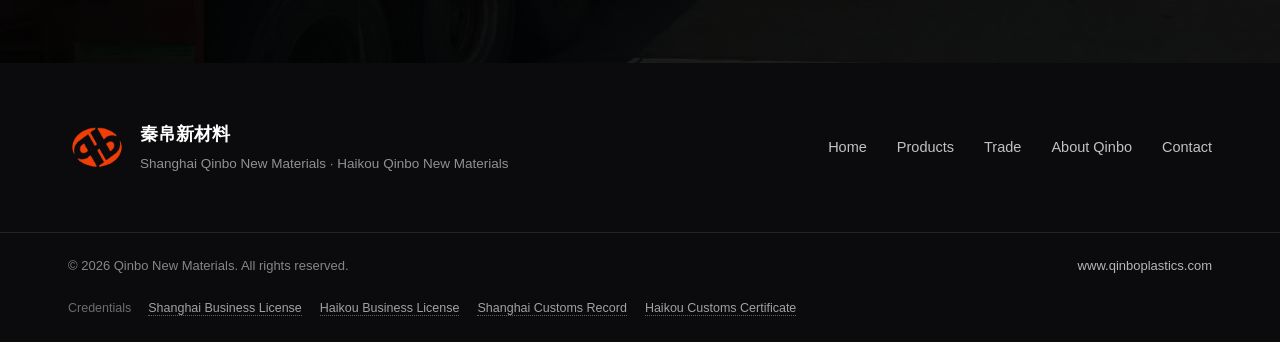
==== commit e45ba745: "fix(seo): 品牌实体强化 + 英文站资源加载兜底 + 部署侧 Content-Type - 10 个页面统一 JSON-LD Organization：以'上海秦帛新材料有限公司'为 lega" ====
--- a/index.html
+++ b/index.html
@@ -4,9 +4,10 @@
 <meta charset="UTF-8" />
 <meta name="viewport" content="width=device-width, initial-scale=1.0" />
 <title>秦帛新材料 | 塑料原料现货牌号 · 国内外贸易服务</title>
-<meta name="description" content="秦帛新材料（上海 / 海口）专注塑料原料的国内外贸易与服务，产品中心按通用塑料、工程塑料、特种工程塑料、改性塑料四大体系展示现货牌号，为下游制造业提供稳定可靠的材料供应链与技术支持。" />
+<meta name="description" content="秦帛新材料（运营主体：上海秦帛新材料有限公司 / 海口秦帛新材料）专注塑料原料现货牌号的国内外贸易与服务，产品中心按通用塑料、工程塑料、特种工程塑料、改性塑料四大体系展示，为下游制造业提供稳定可靠的材料供应链与技术支持。" />
 <meta name="keywords" content="秦帛新材料,塑料原料,塑料供应商,改性塑料,工程塑料,通用塑料,特种工程塑料,进口塑料,进口树脂,塑料牌号,塑料贸易,塑料进出口,上海塑料,海口塑料,plastic supplier,plastic raw materials" />
 <meta name="robots" content="index, follow" />
+<meta http-equiv="content-language" content="zh-CN" />
 <meta name="author" content="秦帛新材料" />
 <link rel="canonical" href="https://www.qinboplastics.com/" />
 <link rel="alternate" hreflang="zh-CN" href="https://www.qinboplastics.com/" />
@@ -25,21 +26,92 @@
 <link rel="icon" href="assets/img/favicon.ico" sizes="any" />
 <link rel="icon" type="image/png" href="assets/img/favicon-512.png" />
 <link rel="apple-touch-icon" href="assets/img/apple-touch-icon.png" />
+<style id="qb-critical">
+:root{--ink:#121923;--ink-2:#263241;--ink-soft:#3f4b5a;--accent:#c83f12;--accent-2:#dd7444;--gray:#6b7785;--line:#e6eaef;--bg:#ffffff;--bg-soft:#f5f7fa;--maxw:1200px}
+*{margin:0;padding:0;box-sizing:border-box}
+html{scroll-behavior:smooth}
+body{font-family:"PingFang SC","Microsoft YaHei","Hiragino Sans GB",-apple-system,BlinkMacSystemFont,"Segoe UI",Roboto,Helvetica,Arial,sans-serif;color:var(--ink);background:var(--bg);line-height:1.7;-webkit-font-smoothing:antialiased;font-size:16px;margin:0}
+img{display:block;max-width:100%;height:auto}
+a{color:inherit;text-decoration:none}
+.container{width:100%;max-width:var(--maxw);margin:0 auto;padding:0 28px}
+h1,h2,h3{line-height:1.2;font-weight:700;letter-spacing:-.01em;color:var(--ink)}
+.site-header{position:sticky;top:0;z-index:50;background:rgba(255,255,255,.94);backdrop-filter:saturate(180%) blur(10px);border-bottom:1px solid var(--line)}
+.nav-inner{display:flex;align-items:center;justify-content:space-between;padding:14px 0;gap:24px}
+.brand{display:flex;align-items:center;gap:10px;font-weight:700}
+.brand-text strong{display:block;font-size:18px}
+.brand-text em{display:block;font-size:11px;font-style:normal;color:var(--ink-soft);letter-spacing:.05em}
+.nav-menu{display:flex;gap:6px;align-items:center}
+.nav-menu a{padding:8px 12px;border-radius:8px;color:var(--ink-2);font-size:14px;font-weight:500}
+.hero,.page-banner{padding:80px 0 60px;background:linear-gradient(135deg,#fff 0%,var(--bg-soft) 100%)}
+.hero h1,.page-banner h1{font-size:44px;line-height:1.15;margin:0 0 16px}
+.hero p,.page-banner p{font-size:17px;color:var(--ink-soft);max-width:680px}
+.qb-load-fail{display:none;position:fixed;left:0;right:0;bottom:0;padding:10px 16px;background:#fff8e1;color:#7a5b00;border-top:1px solid #f0d479;font-size:13px;z-index:9999;text-align:center}
+.qb-load-fail.show{display:block}
+@media (max-width:768px){.container{padding:0 16px}.nav-menu{display:none}.hero h1,.page-banner h1{font-size:30px}}
+</style>
+<script>
+// 资源加载失败兜底：CSS、JS、字体 任意一个超过 8s 还没就绪，给用户一个轻提示
+(function(){
+  var failed = [];
+  function markFail(kind){
+    return function(){
+      failed.push(kind);
+      if(failed.length === 1){
+        var el = document.createElement('div');
+        el.className = 'qb-load-fail show';
+        el.textContent = '页面资源加载缓慢，部分样式可能未生效。点击刷新或检查网络。';
+        document.body && document.body.appendChild(el);
+      }
+    };
+  }
+  // 监听 link.onerror
+  document.addEventListener('DOMContentLoaded', function(){
+    var links = document.querySelectorAll('link[rel="stylesheet"]');
+    links.forEach(function(l){
+      l.addEventListener('error', markFail('css'));
+    });
+    var scripts = document.querySelectorAll('script[src]');
+    scripts.forEach(function(s){
+      s.addEventListener('error', markFail('js'));
+    });
+  });
+})();
+</script>
+
 <link rel="stylesheet" href="assets/css/style.css?v=20260617-theme" />
 <script type="application/ld+json">
 {
   "@context": "https://schema.org",
   "@type": "Organization",
   "name": "秦帛新材料",
-  "alternateName": "QINBO NEW MATERIALS",
+  "legalName": "上海秦帛新材料有限公司",
+  "alternateName": ["秦帛","秦帛新材料","QINBO","QINBO NEW MATERIALS","Qinbo New Materials","Qinbo Plastics"],
   "url": "https://www.qinboplastics.com/",
   "logo": "https://www.qinboplastics.com/assets/img/logo-classic.png",
-  "description": "专注塑料原料的国内外贸易与服务，按通用塑料、工程塑料、特种工程塑料、改性塑料四大体系展示现货牌号。",
+  "image": "https://www.qinboplastics.com/assets/img/photos/real/hero-warehouse.jpg",
+  "description": "秦帛新材料（上海秦帛新材料有限公司）专注塑料原料现货牌号的国内外贸易与服务。",
+  "foundingDate": "2018",
+  "areaServed": ["CN","Asia","Europe","North America","Middle East"],
+  "knowsLanguage": ["zh-CN","en"],
+  "address": {
+    "@type": "PostalAddress",
+    "streetAddress": "上海市奉贤区",
+    "addressLocality": "上海",
+    "addressRegion": "上海市",
+    "addressCountry": "CN"
+  },
+  "contactPoint": [{
+    "@type": "ContactPoint",
+    "telephone": "+86-21-0000-0000",
+    "contactType": "sales",
+    "areaServed": ["CN","Asia","Europe","North America","Middle East"],
+    "availableLanguage": ["Chinese","English"]
+  }],
   "location": [
-    { "@type": "Place", "name": "上海秦帛新材料", "address": { "@type": "PostalAddress", "addressLocality": "上海", "addressCountry": "CN" } },
+    { "@type": "Place", "name": "上海秦帛新材料有限公司", "address": { "@type": "PostalAddress", "addressLocality": "上海", "addressCountry": "CN" } },
     { "@type": "Place", "name": "海口秦帛新材料", "address": { "@type": "PostalAddress", "addressLocality": "海口", "addressCountry": "CN" } }
   ],
-  "knowsAbout": ["塑料原料","通用塑料","工程塑料","特种工程塑料","改性塑料","塑料进出口贸易"]
+  "knowsAbout": ["塑料原料","通用塑料","工程塑料","特种工程塑料","改性塑料","塑料进出口贸易","PP","PE","ABS","POM","PA","PC","PC/ABS","PBT","PPS","POE","EVA"]
 }
 </script>
 </head>
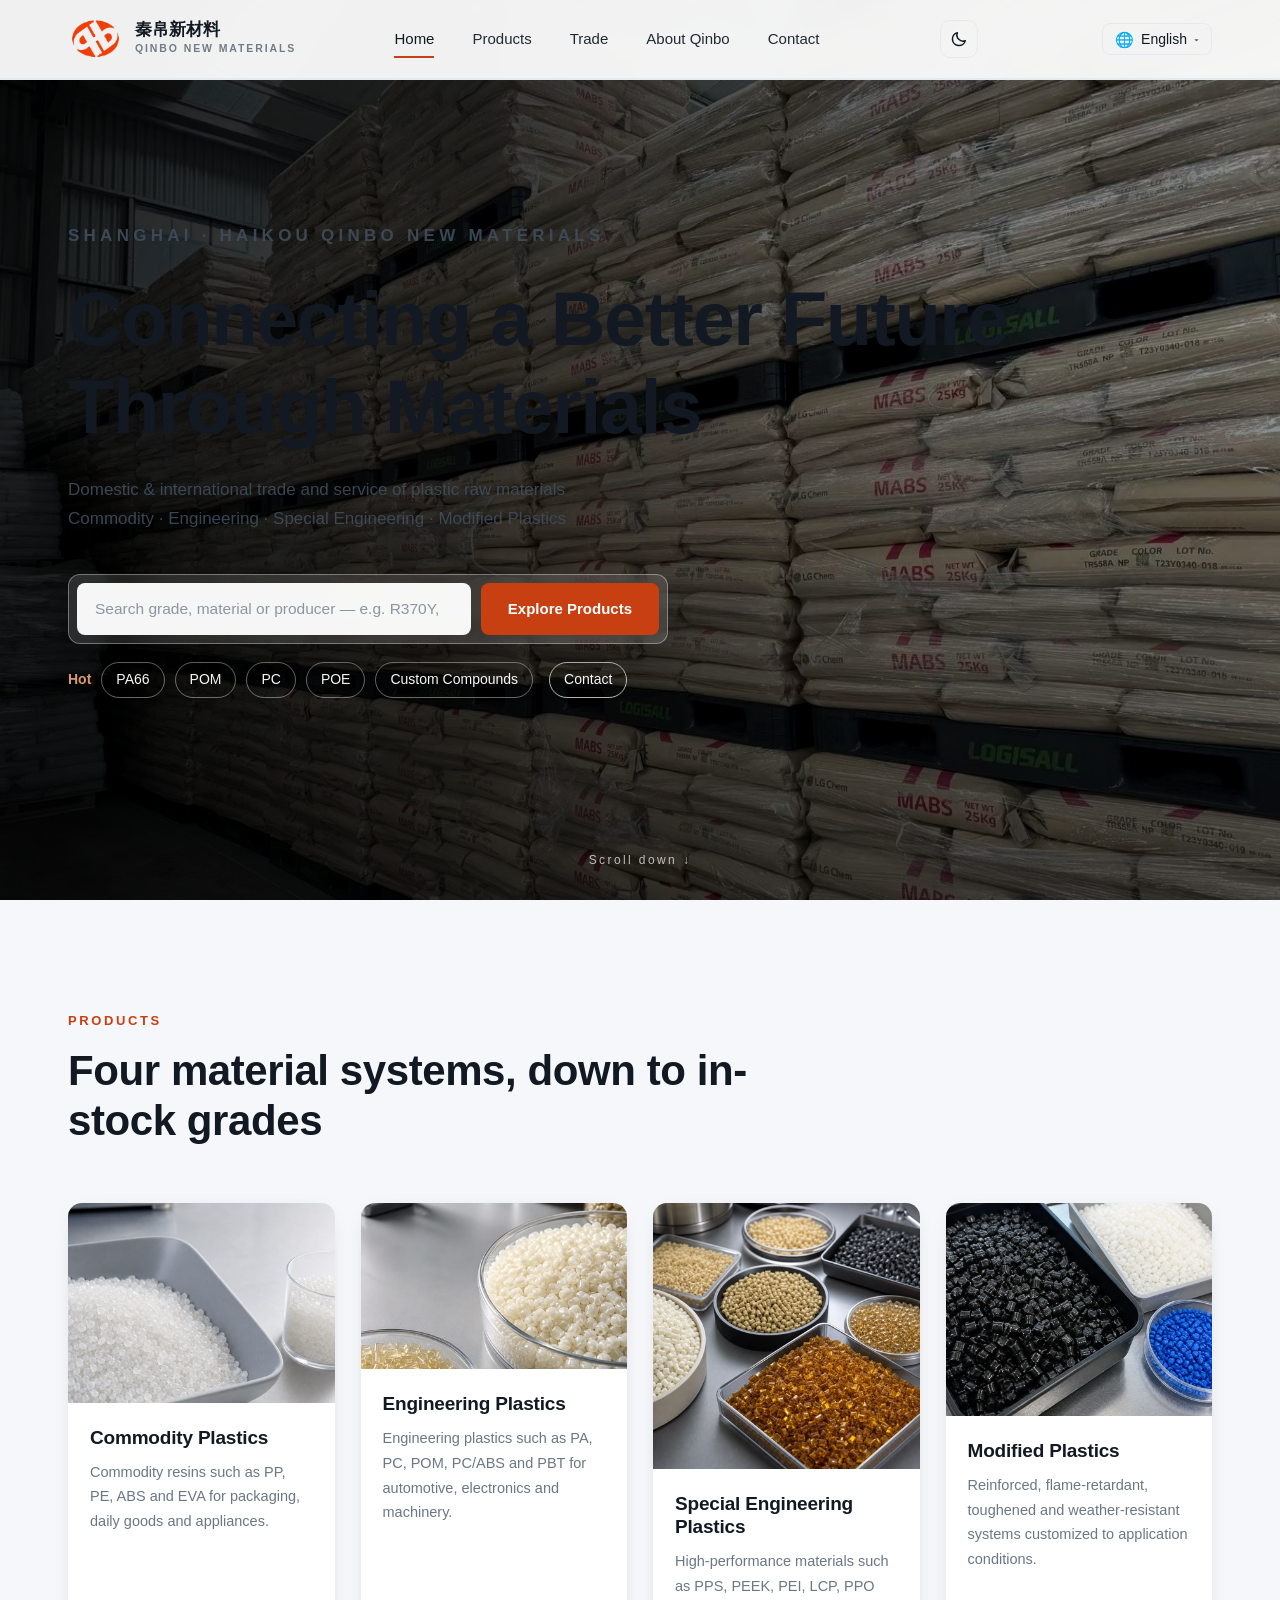
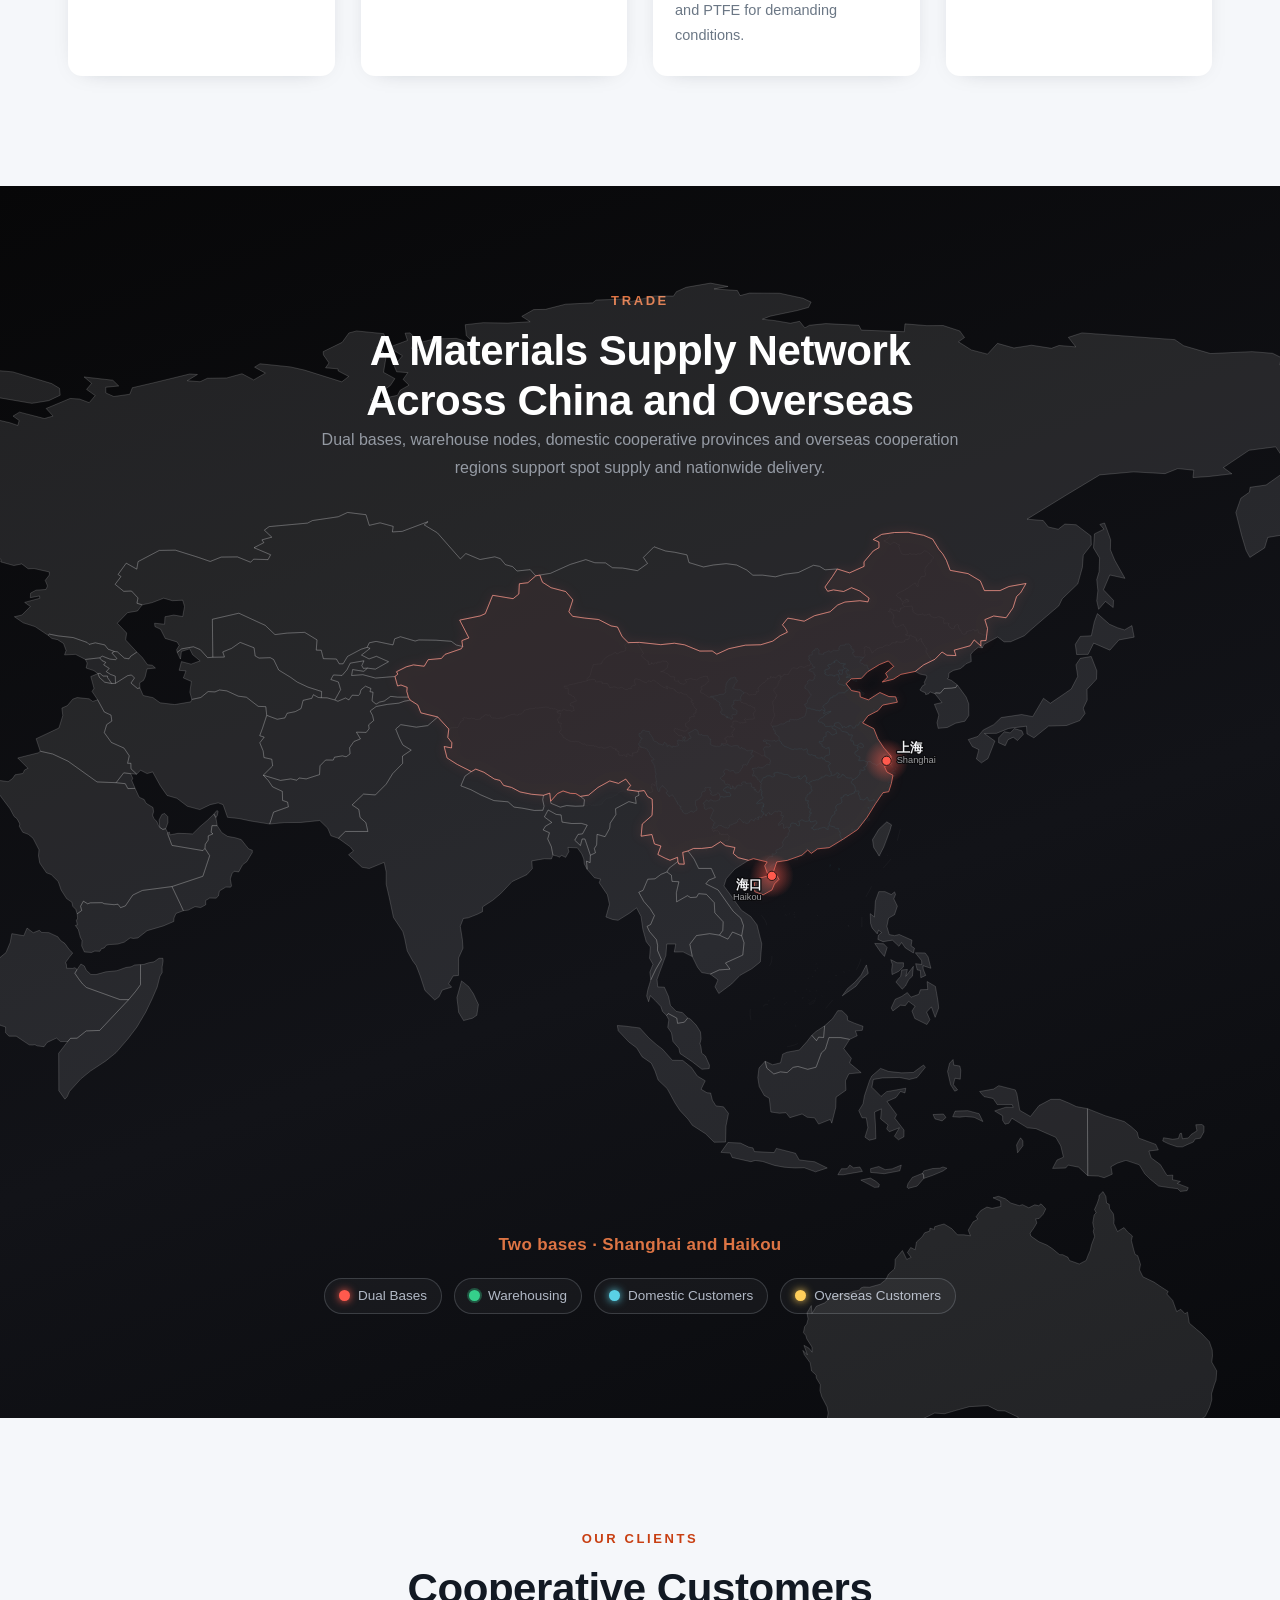
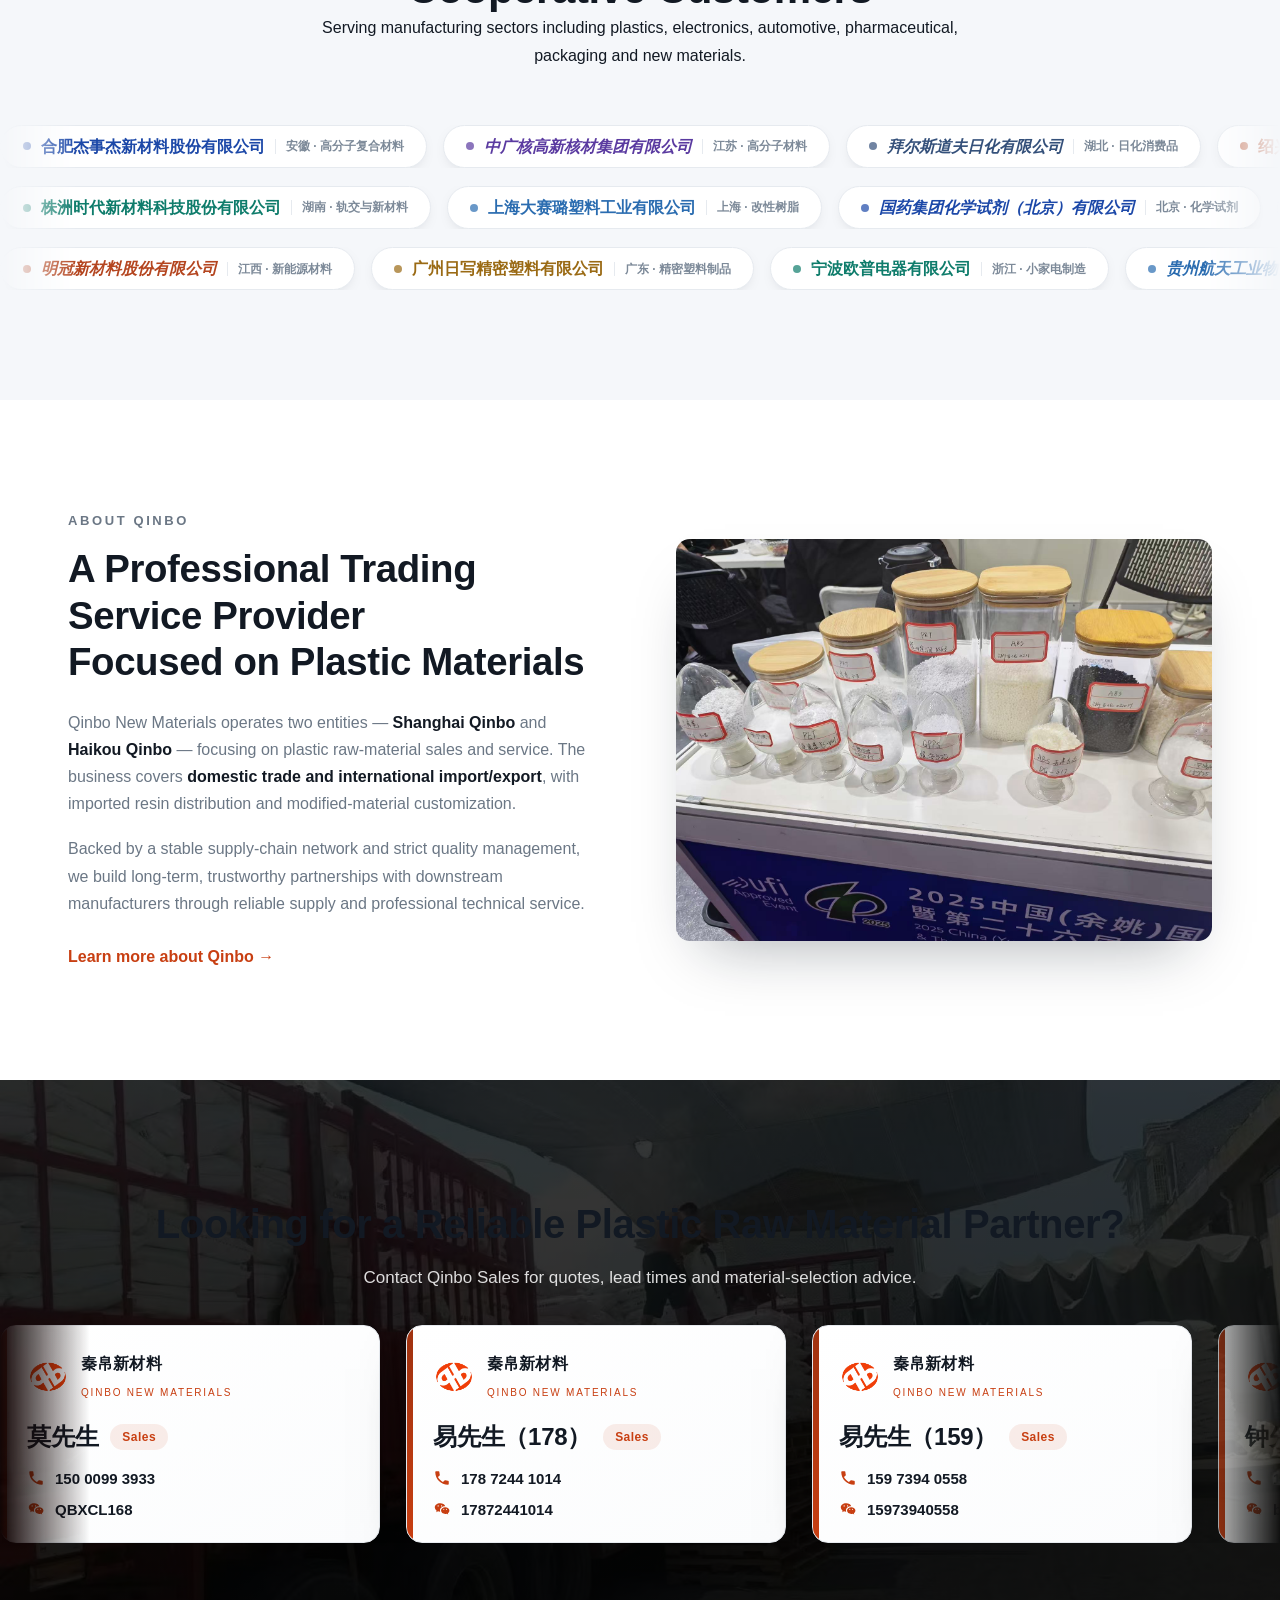
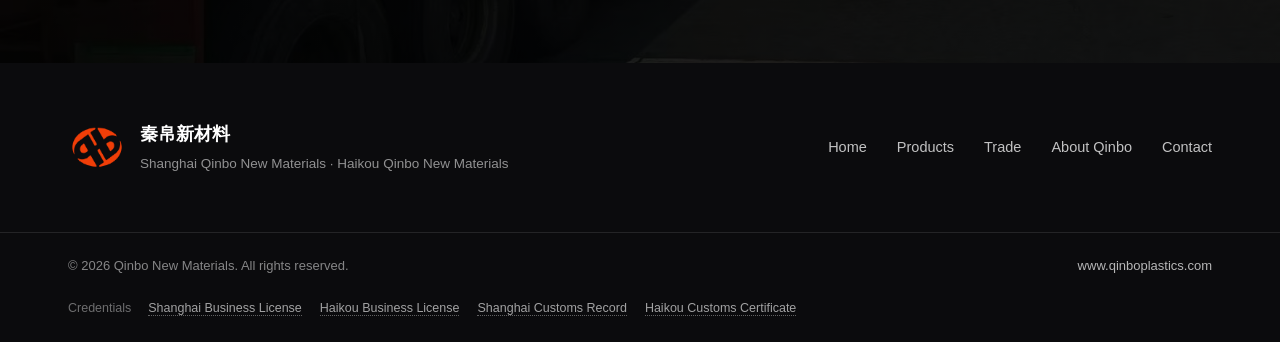
==== commit ef7cca5d: "fix(hero): 修首页 hero 图被 critical CSS 渐变 + z-index:-1 压到 body 后面的回归 - assets/css/style.css: .hero-medi" ====
--- a/index.html
+++ b/index.html
@@ -42,7 +42,7 @@
 .brand-text em{display:block;font-size:11px;font-style:normal;color:var(--ink-soft);letter-spacing:.05em}
 .nav-menu{display:flex;gap:6px;align-items:center}
 .nav-menu a{padding:8px 12px;border-radius:8px;color:var(--ink-2);font-size:14px;font-weight:500}
-.hero,.page-banner{padding:80px 0 60px;background:linear-gradient(135deg,#fff 0%,var(--bg-soft) 100%)}
+.hero,.page-banner{padding:80px 0 60px;background:var(--bg-soft)}
 .hero h1,.page-banner h1{font-size:44px;line-height:1.15;margin:0 0 16px}
 .hero p,.page-banner p{font-size:17px;color:var(--ink-soft);max-width:680px}
 .qb-load-fail{display:none;position:fixed;left:0;right:0;bottom:0;padding:10px 16px;background:#fff8e1;color:#7a5b00;border-top:1px solid #f0d479;font-size:13px;z-index:9999;text-align:center}
--- a/assets/css/style.css
+++ b/assets/css/style.css
@@ -111,7 +111,7 @@
 .site-header.scrolled .theme-toggle:hover,body.inner .theme-toggle:hover{background:var(--bg-soft)}
 /* ===== HERO ===== */
 .hero{position:relative;height:100vh;min-height:620px;display:flex;align-items:center;overflow:hidden;color:#fff}
-.hero-media{position:absolute;inset:0;z-index:-1}
+.hero-media{position:absolute;inset:0;z-index:0}
 .hero-media img{width:100%;height:100%;object-fit:cover;transform:scale(1.06);animation:heroZoom 18s ease-out forwards;filter:saturate(.92) contrast(1.04)}
 @keyframes heroZoom{to{transform:scale(1)}}
 /* 黑色重遮罩 + 暗角，文字跳出、背景不再偏蓝 */
@@ -153,7 +153,7 @@
 
 /* ===== 内页顶部 banner ===== */
 .page-banner{position:relative;height:340px;display:flex;align-items:center;color:#fff;overflow:hidden;margin-top:0}
-.page-banner img{position:absolute;inset:0;width:100%;height:100%;object-fit:cover;z-index:-1}
+.page-banner img{position:absolute;inset:0;width:100%;height:100%;object-fit:cover;z-index:0}
 .page-banner::after{content:"";position:absolute;inset:0;background:linear-gradient(100deg,rgba(0,0,0,.82),rgba(0,0,0,.46))}
 .page-banner .container{position:relative;z-index:1}
 .page-banner h1{font-size:clamp(30px,4vw,48px);margin-bottom:12px}
@@ -264,7 +264,7 @@
 
 /* ===== CTA ===== */
 .section-cta{position:relative;padding:120px 0;color:#fff;text-align:center;overflow:hidden}
-.cta-media{position:absolute;inset:0;z-index:-1}
+.cta-media{position:absolute;inset:0;z-index:0}
 .cta-media img{width:100%;height:100%;object-fit:cover}
 .cta-overlay{position:absolute;inset:0;background:linear-gradient(180deg,rgba(0,0,0,.78),rgba(0,0,0,.86))}
 .cta-content{position:relative;z-index:1}
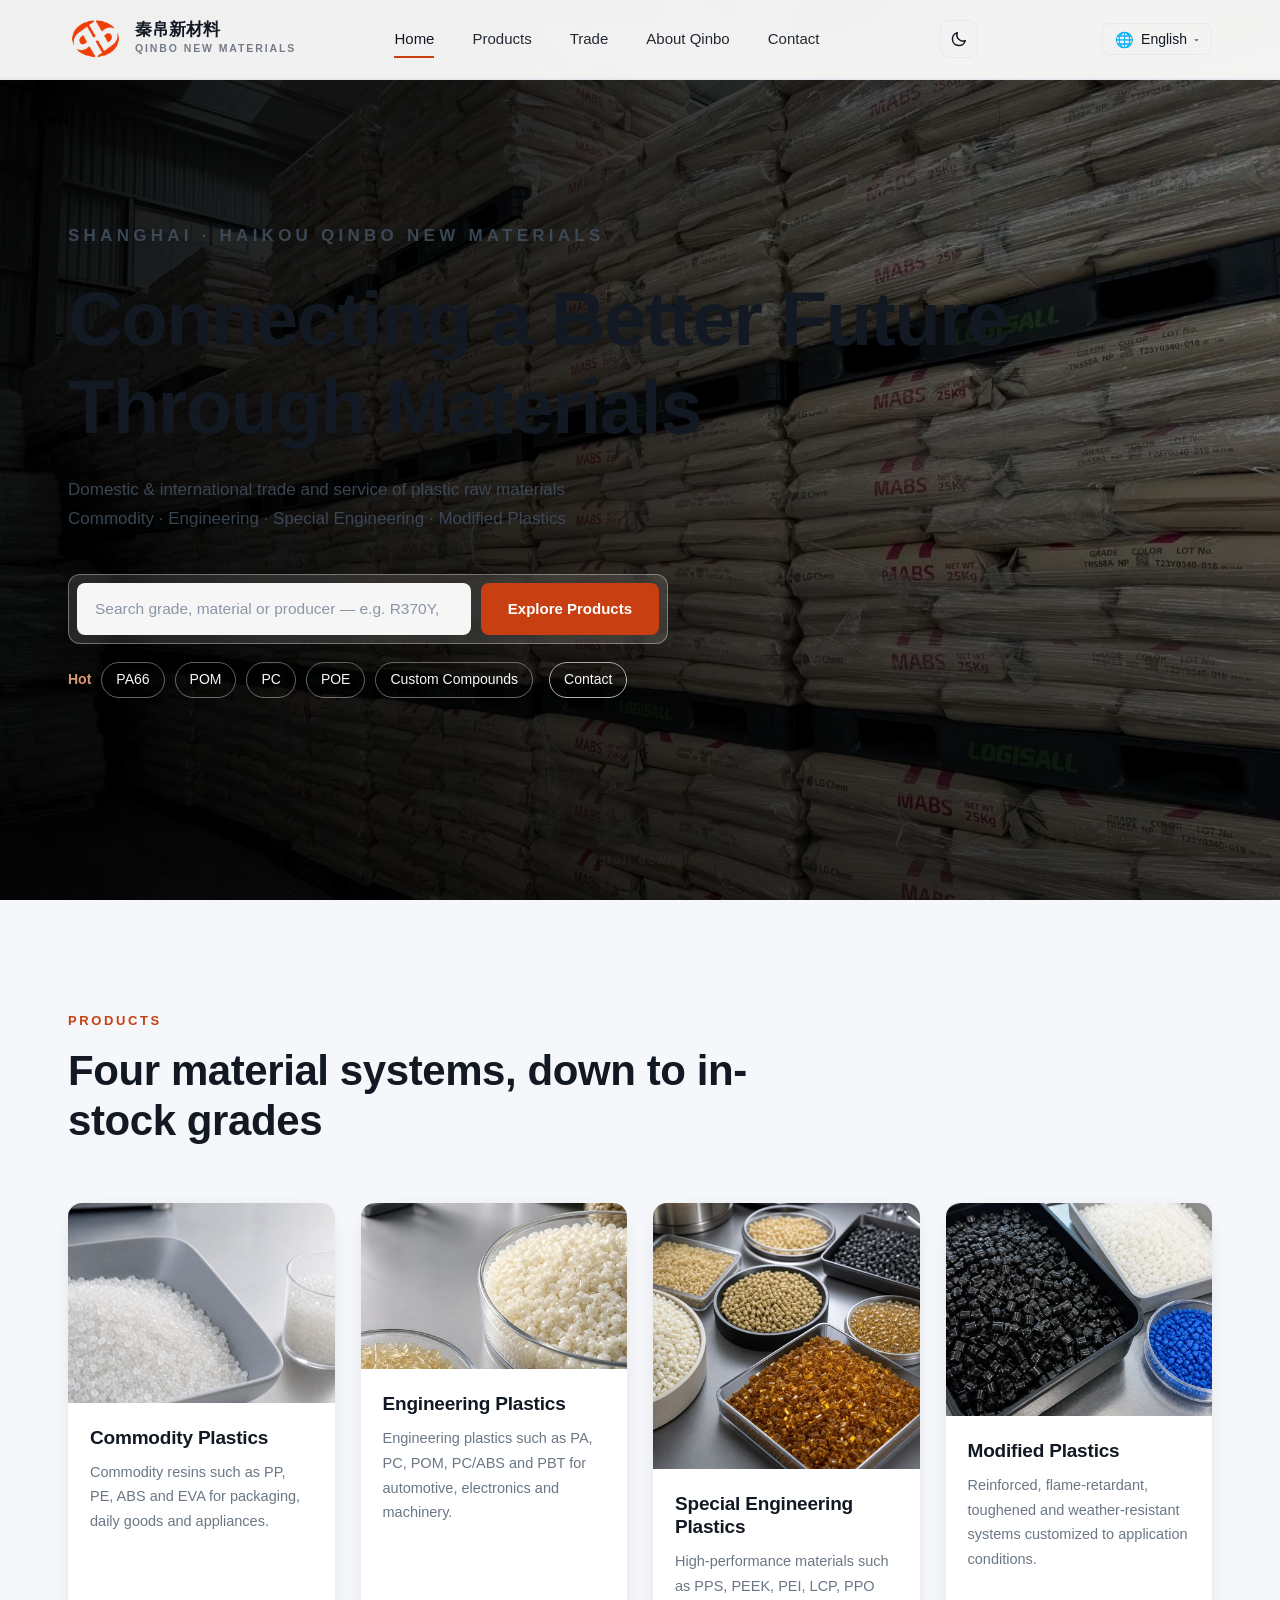
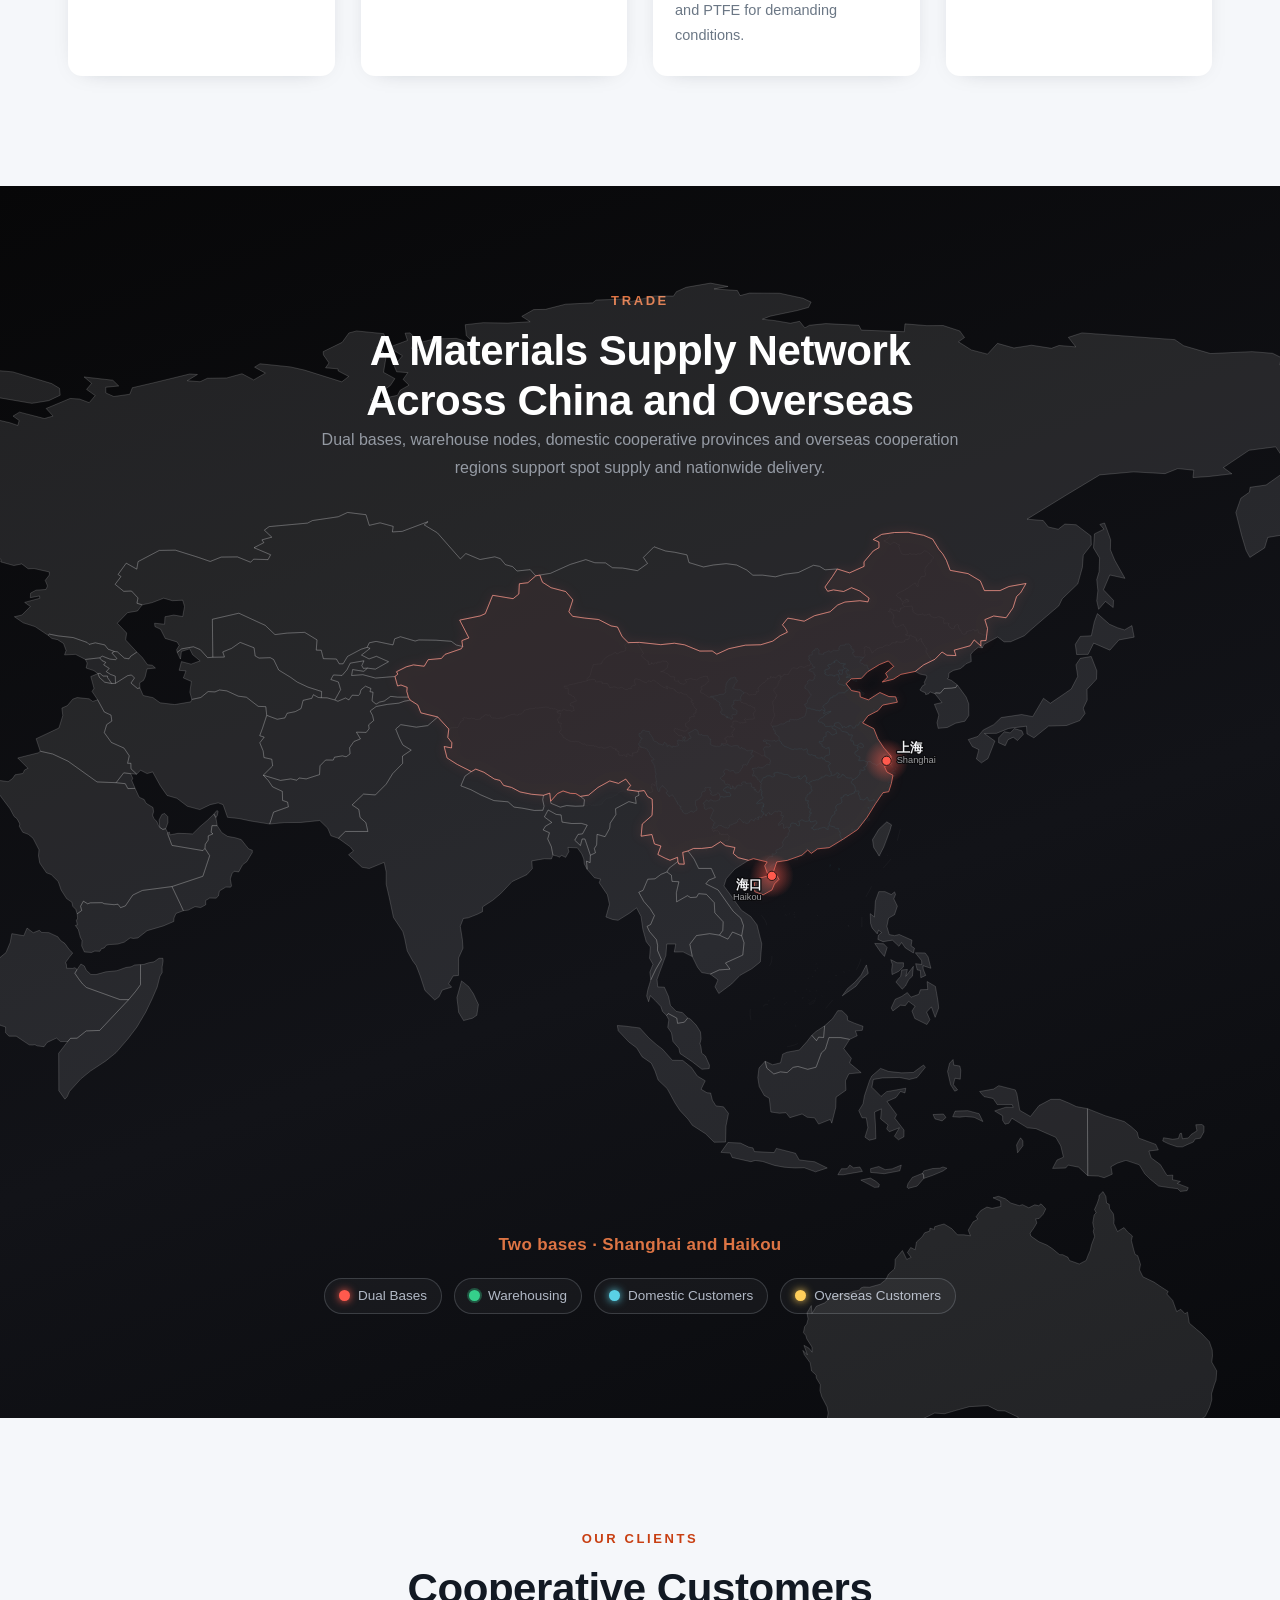
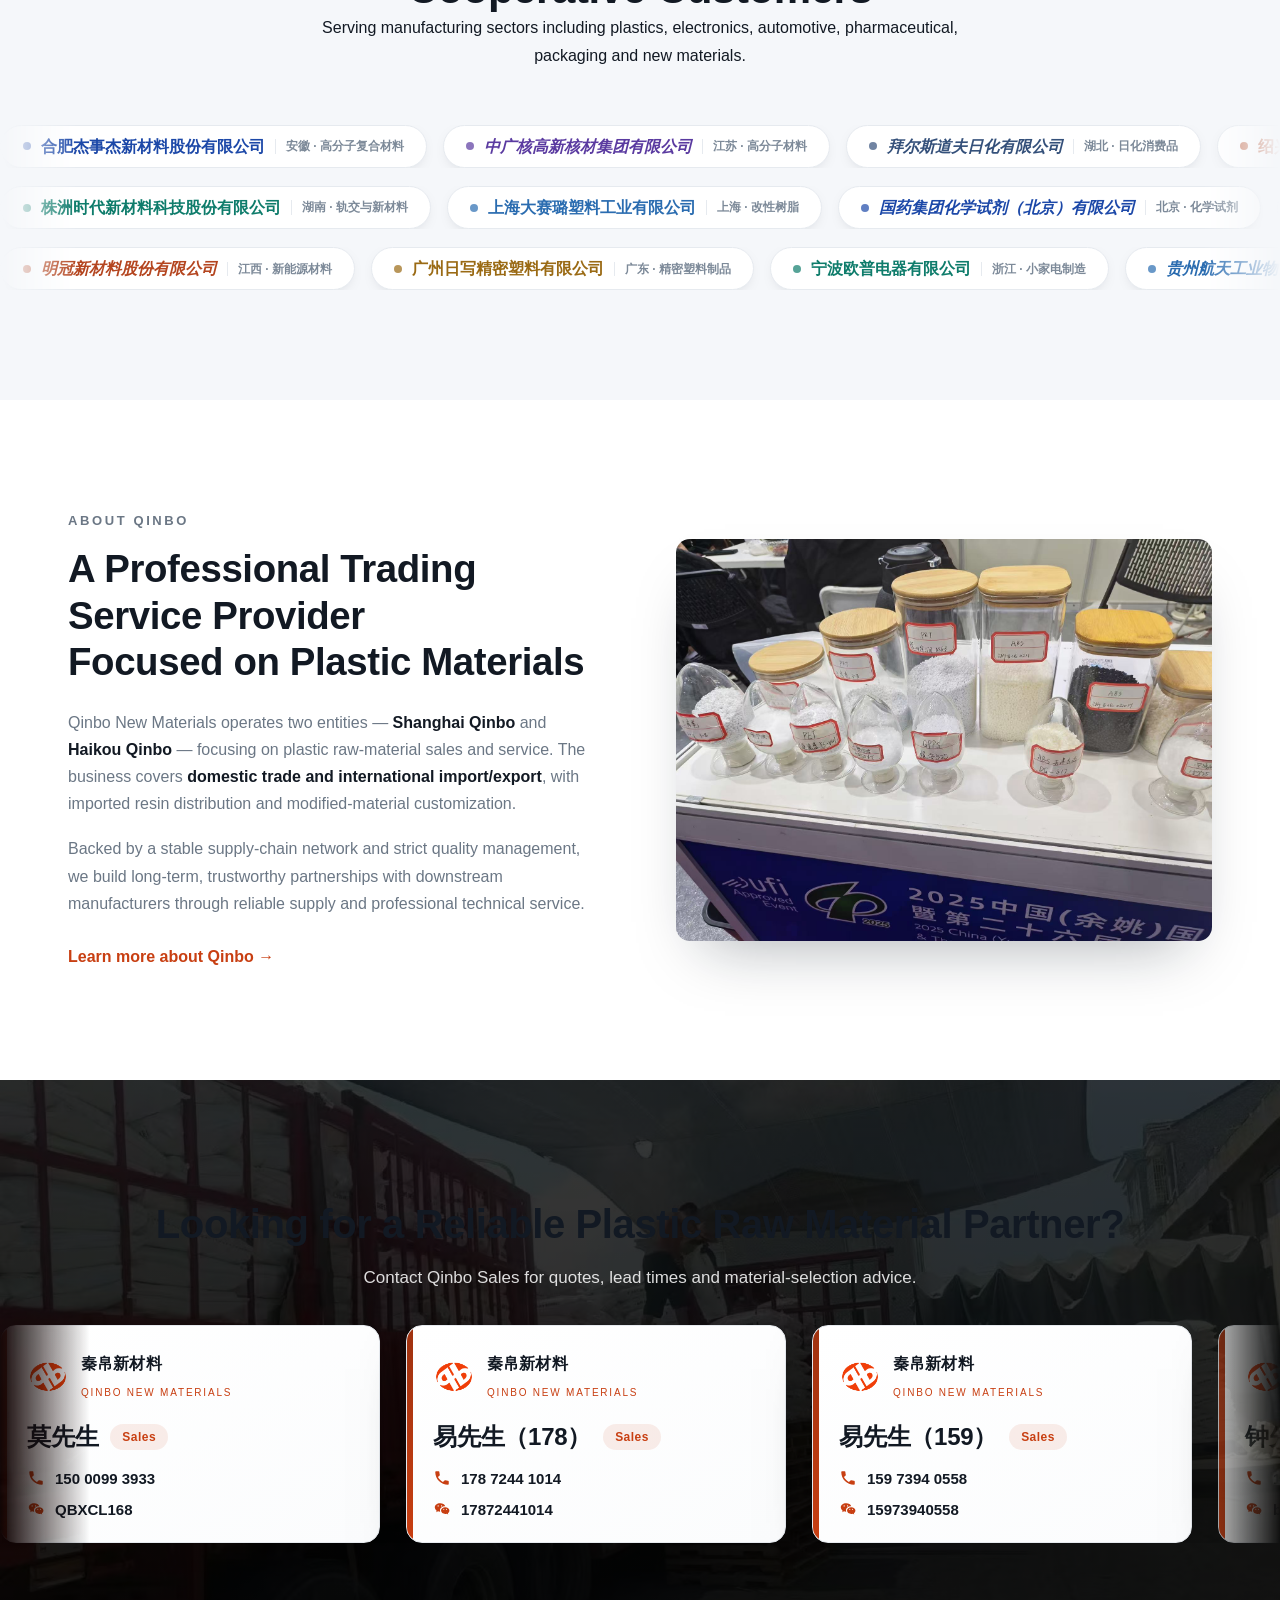
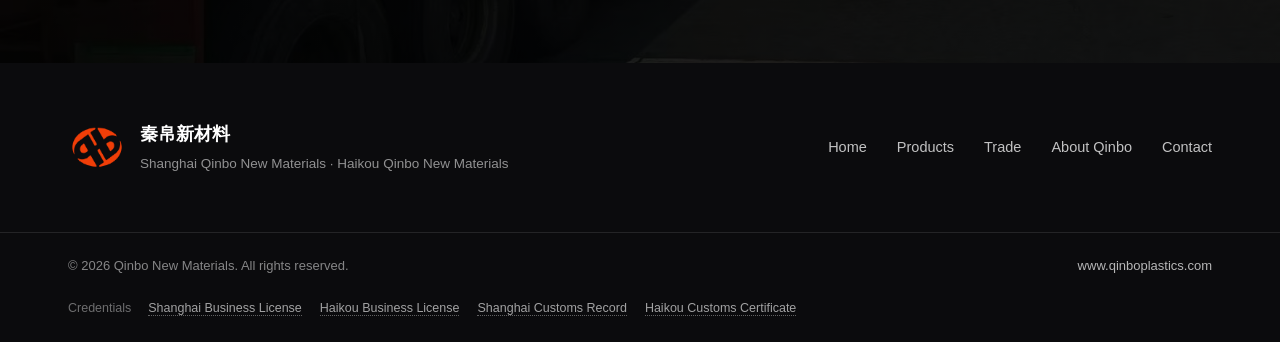
==== commit 23625233: "fix(hero): 把 .hero-overlay 移出 .hero-media + 加强亮模式 overlay 不透明度 上一版 c7cb2ed 改了 z-index 但 .hero-overla" ====
--- a/index.html
+++ b/index.html
@@ -139,8 +139,8 @@
 <section class="hero">
   <div class="hero-media">
     <img src="assets/img/photos/real/hero-warehouse.jpg" alt="秦帛新材料 塑料原料仓储" />
-    <div class="hero-overlay"></div>
-  </div>
+  </div>
+  <div class="hero-overlay"></div>
   <div class="container hero-content">
     <p class="hero-eyebrow">SHANGHAI · HAIKOU QINBO NEW MATERIALS</p>
     <h1 data-i18n="home.heroTitle">以材料连接<br/>更好的未来</h1>
--- a/assets/css/style.css
+++ b/assets/css/style.css
@@ -110,15 +110,15 @@
 .site-header.scrolled .theme-toggle,body.inner .theme-toggle{color:var(--ink);border-color:var(--line)}
 .site-header.scrolled .theme-toggle:hover,body.inner .theme-toggle:hover{background:var(--bg-soft)}
 /* ===== HERO ===== */
-.hero{position:relative;height:100vh;min-height:620px;display:flex;align-items:center;overflow:hidden;color:#fff}
+.hero{position:relative;isolation:isolate;height:100vh;min-height:620px;display:flex;align-items:center;overflow:hidden;color:#fff}
 .hero-media{position:absolute;inset:0;z-index:0}
 .hero-media img{width:100%;height:100%;object-fit:cover;transform:scale(1.06);animation:heroZoom 18s ease-out forwards;filter:saturate(.92) contrast(1.04)}
 @keyframes heroZoom{to{transform:scale(1)}}
 /* 黑色重遮罩 + 暗角，文字跳出、背景不再偏蓝 */
-.hero-overlay{position:absolute;inset:0;background:
-  linear-gradient(100deg,rgba(0,0,0,.88) 0%,rgba(0,0,0,.72) 38%,rgba(0,0,0,.46) 70%,rgba(0,0,0,.34) 100%),
-  linear-gradient(180deg,rgba(0,0,0,.22) 0%,rgba(0,0,0,0) 30%,rgba(0,0,0,.48) 100%)}
-.hero-content{position:relative}
+.hero-overlay{position:absolute;inset:0;z-index:1;background:
+  linear-gradient(100deg,rgba(0,0,0,.92) 0%,rgba(0,0,0,.78) 38%,rgba(0,0,0,.56) 70%,rgba(0,0,0,.42) 100%),
+  linear-gradient(180deg,rgba(0,0,0,.30) 0%,rgba(0,0,0,.05) 30%,rgba(0,0,0,.55) 100%)}
+.hero-content{position:relative;z-index:2}
 .hero-eyebrow{font-size:13px;letter-spacing:.25em;opacity:.92;margin-bottom:24px;font-weight:600;color:var(--hero-accent)}
 .hero h1{font-size:clamp(38px,6vw,76px);font-weight:800;letter-spacing:-.02em;margin-bottom:26px;text-shadow:0 2px 24px rgba(0,0,0,.35)}
 .hero-sub{font-size:clamp(15px,1.4vw,19px);opacity:.92;max-width:560px;margin-bottom:40px;font-weight:300;text-shadow:0 1px 12px rgba(0,0,0,.3)}
@@ -266,7 +266,7 @@
 .section-cta{position:relative;padding:120px 0;color:#fff;text-align:center;overflow:hidden}
 .cta-media{position:absolute;inset:0;z-index:0}
 .cta-media img{width:100%;height:100%;object-fit:cover}
-.cta-overlay{position:absolute;inset:0;background:linear-gradient(180deg,rgba(0,0,0,.78),rgba(0,0,0,.86))}
+.cta-overlay{position:absolute;inset:0;z-index:1;background:linear-gradient(180deg,rgba(0,0,0,.78),rgba(0,0,0,.86))}
 .cta-content{position:relative;z-index:1}
 .cta-content h2{font-size:clamp(26px,3.4vw,40px);margin-bottom:16px}
 .cta-content p{opacity:.85;margin-bottom:32px;font-size:17px}
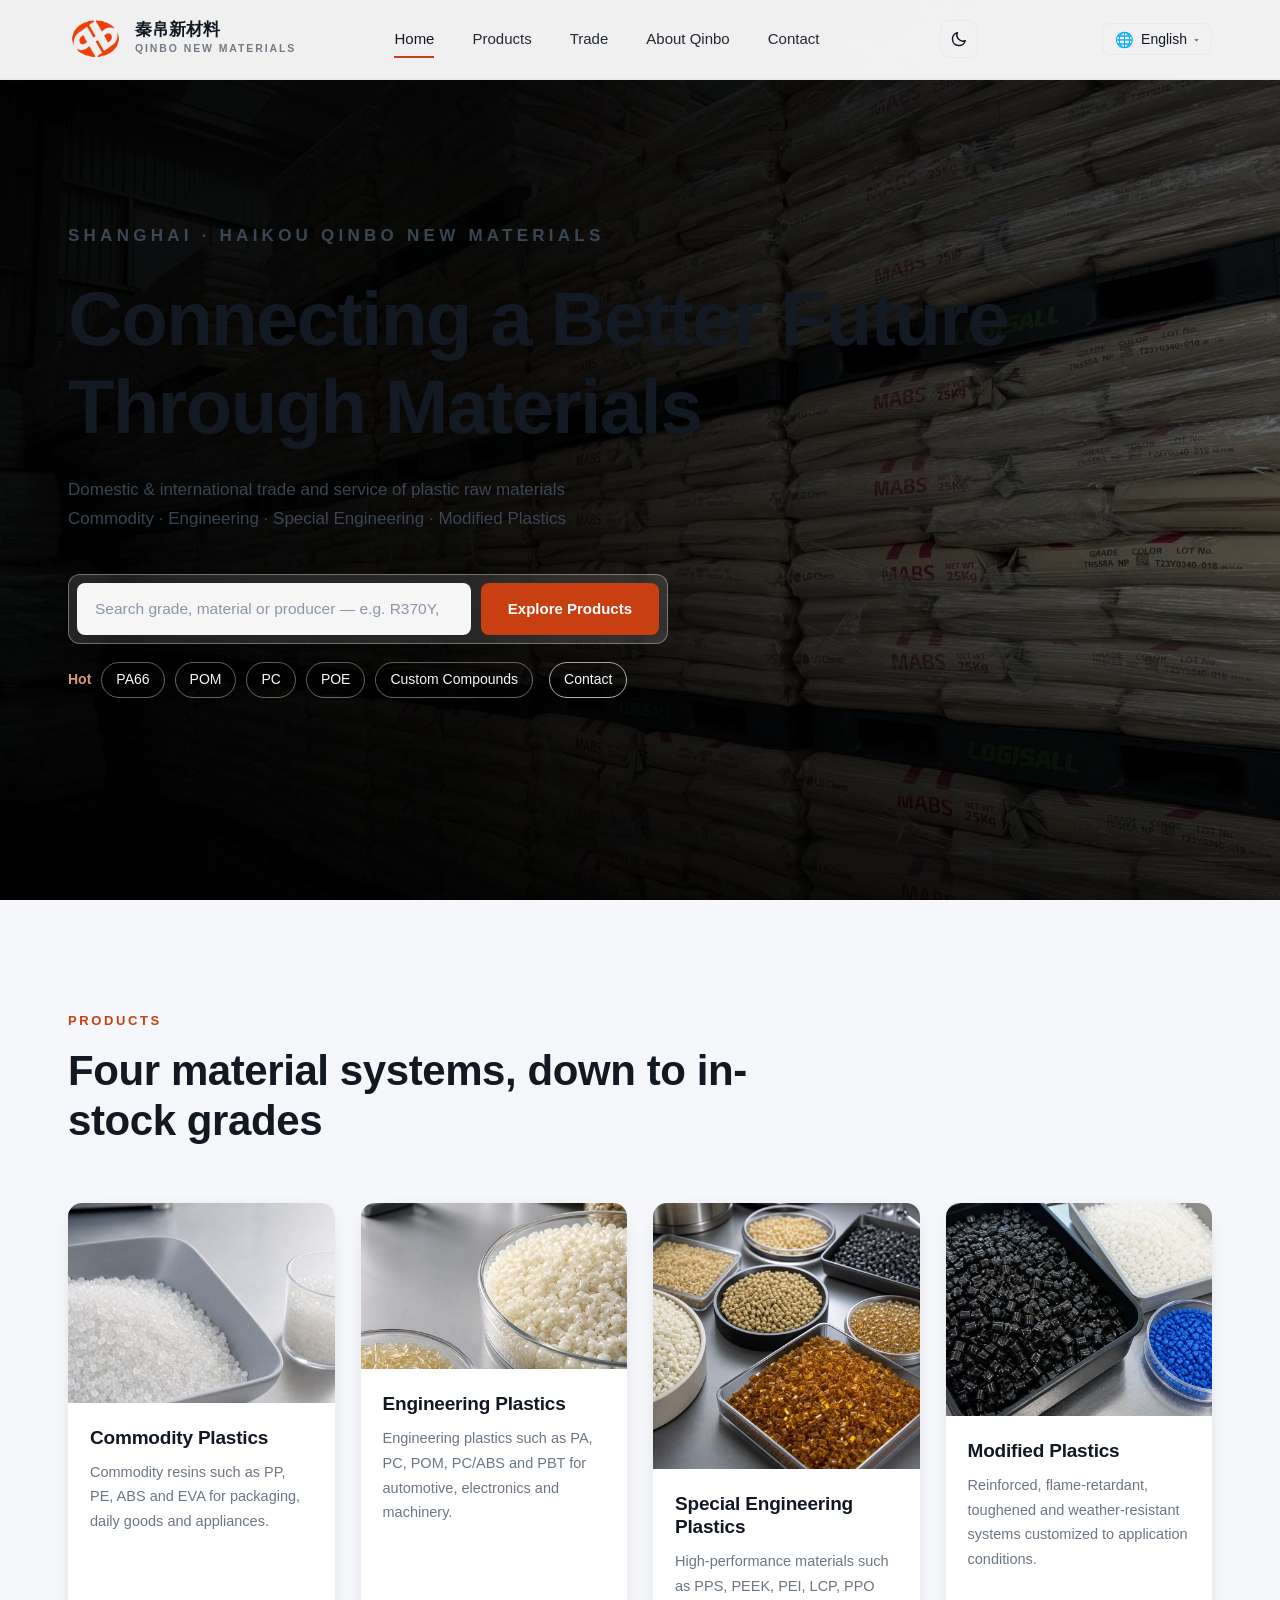
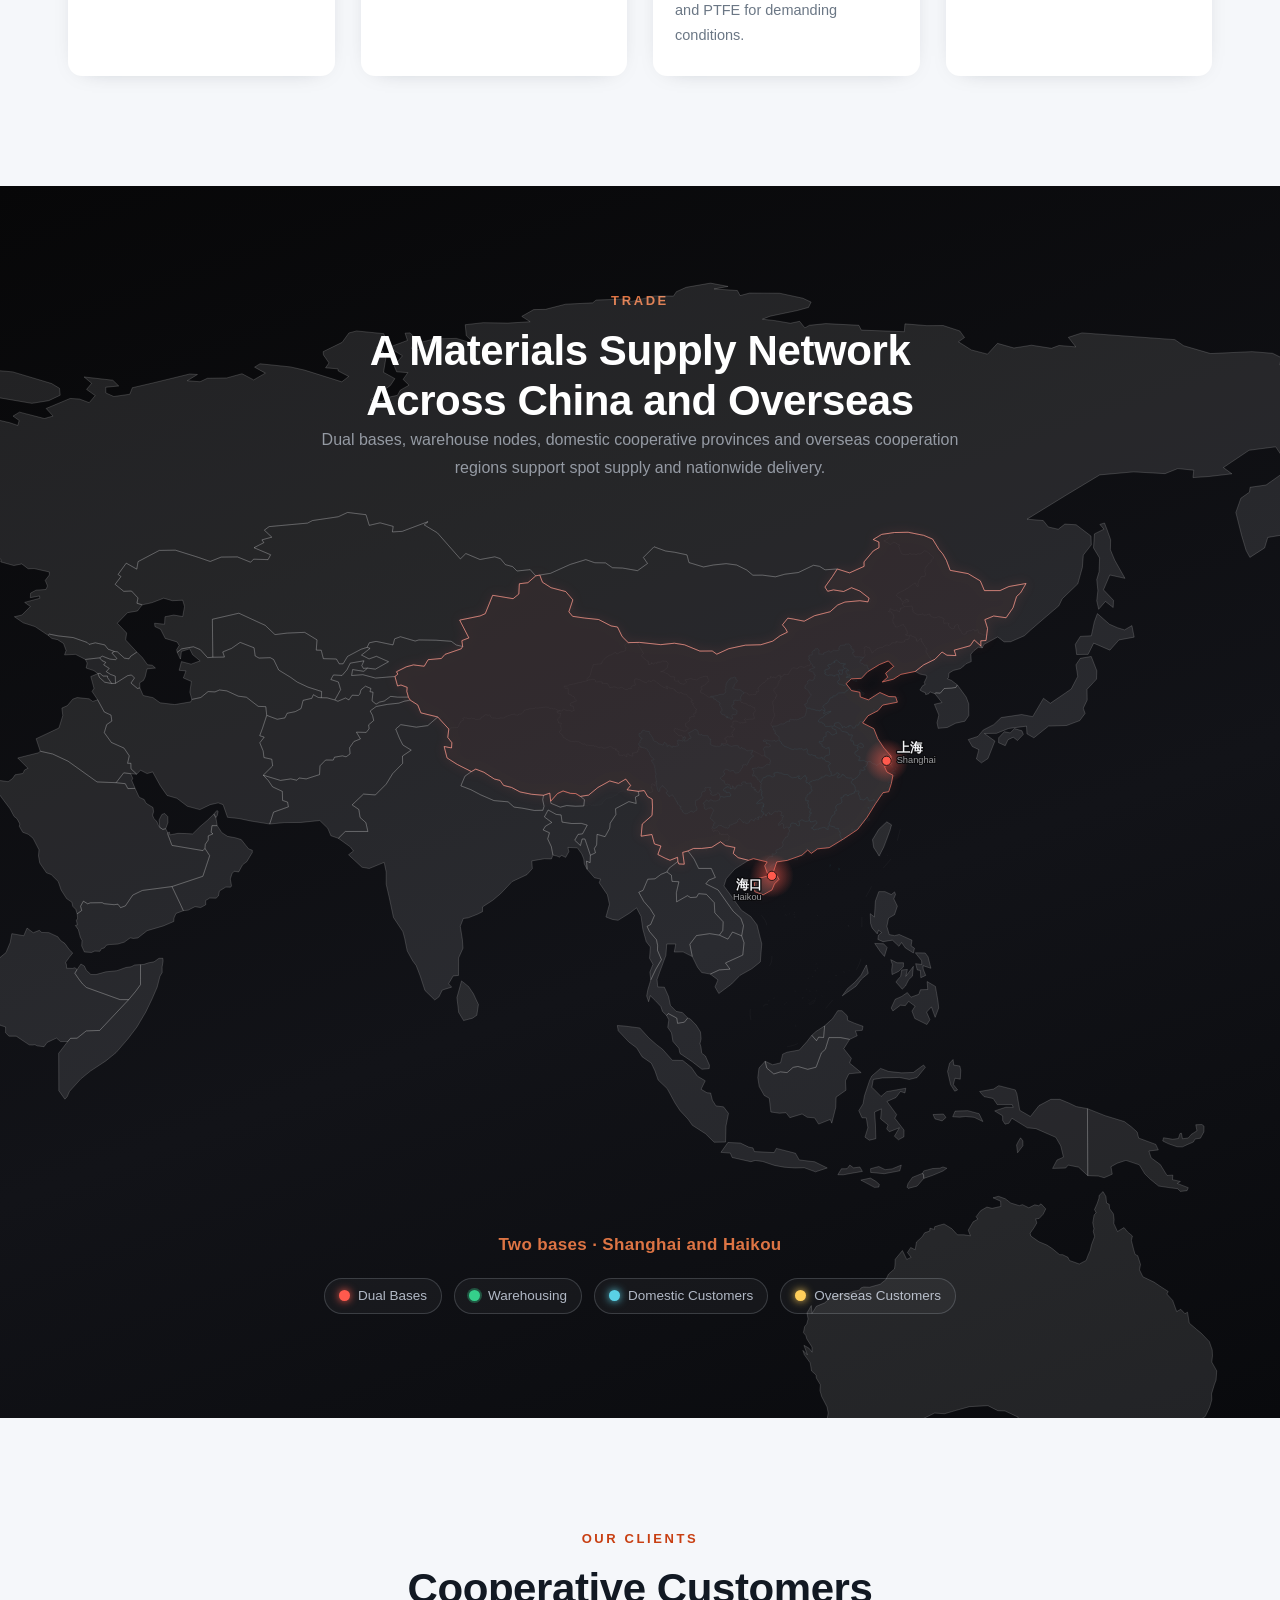
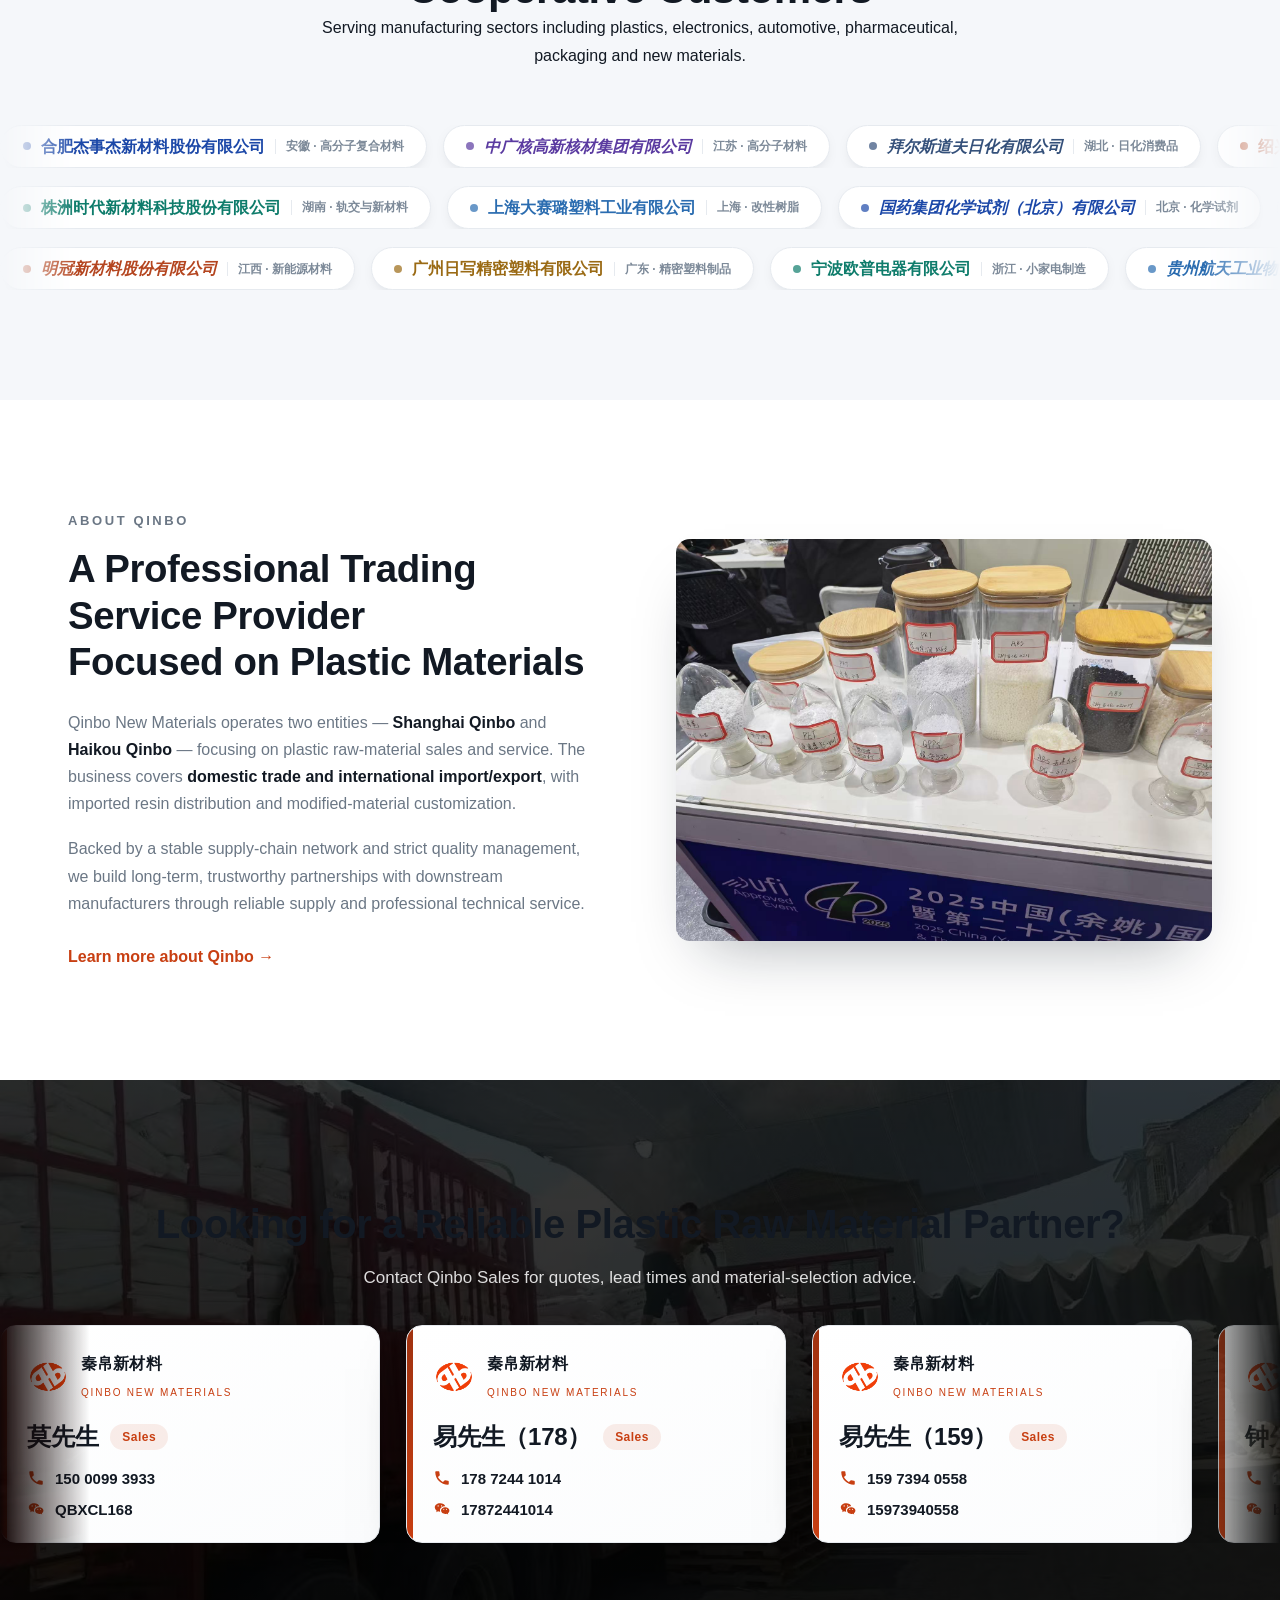
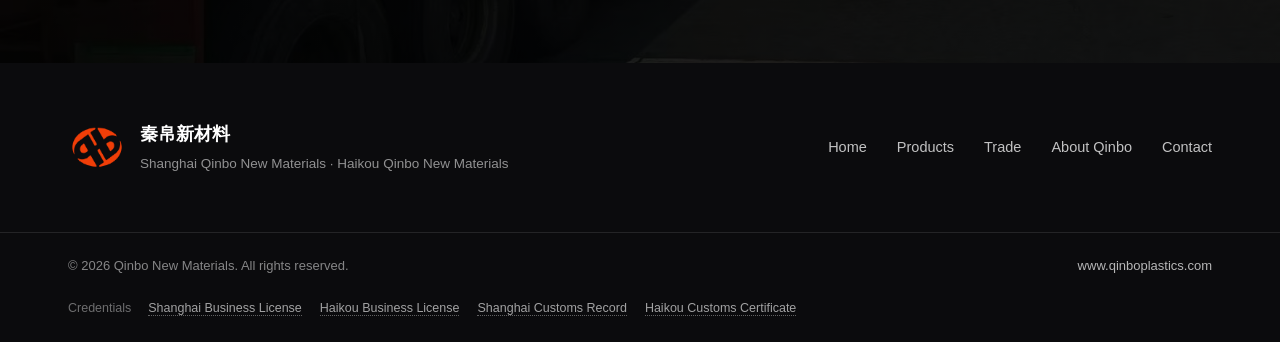
==== commit 498e93c8: "fix(hero): overlay 加深加宽 — 全屏 55%+ 黑，文字区 92%+ 目的：盖住背景图本身不精细的细节，让首屏 hero 文字清晰可读  改动： - 横向：0% 95% → 40%" ====
--- a/index.html
+++ b/index.html
@@ -42,7 +42,7 @@
 .brand-text em{display:block;font-size:11px;font-style:normal;color:var(--ink-soft);letter-spacing:.05em}
 .nav-menu{display:flex;gap:6px;align-items:center}
 .nav-menu a{padding:8px 12px;border-radius:8px;color:var(--ink-2);font-size:14px;font-weight:500}
-.hero,.page-banner{padding:80px 0 60px;background:var(--bg-soft)}
+.hero,.page-banner{padding:80px 0 60px;background:#0b0c10;color:#fff}
 .hero h1,.page-banner h1{font-size:44px;line-height:1.15;margin:0 0 16px}
 .hero p,.page-banner p{font-size:17px;color:var(--ink-soft);max-width:680px}
 .qb-load-fail{display:none;position:fixed;left:0;right:0;bottom:0;padding:10px 16px;background:#fff8e1;color:#7a5b00;border-top:1px solid #f0d479;font-size:13px;z-index:9999;text-align:center}
--- a/assets/css/style.css
+++ b/assets/css/style.css
@@ -116,8 +116,10 @@
 @keyframes heroZoom{to{transform:scale(1)}}
 /* 黑色重遮罩 + 暗角，文字跳出、背景不再偏蓝 */
 .hero-overlay{position:absolute;inset:0;z-index:1;background:
-  linear-gradient(100deg,rgba(0,0,0,.92) 0%,rgba(0,0,0,.78) 38%,rgba(0,0,0,.56) 70%,rgba(0,0,0,.42) 100%),
-  linear-gradient(180deg,rgba(0,0,0,.30) 0%,rgba(0,0,0,.05) 30%,rgba(0,0,0,.55) 100%)}
+  /* 左侧硬黑色块 + 右半屏也保持深色：把文字下面的图直接挡住 */
+  linear-gradient(100deg,rgba(0,0,0,.95) 0%,rgba(0,0,0,.92) 40%,rgba(0,0,0,.78) 65%,rgba(0,0,0,.55) 100%),
+  /* 顶部 + 底部 vignette：全屏上下各加深一档 */
+  linear-gradient(180deg,rgba(0,0,0,.50) 0%,rgba(0,0,0,.10) 25%,rgba(0,0,0,0) 65%,rgba(0,0,0,.70) 100%)}
 .hero-content{position:relative;z-index:2}
 .hero-eyebrow{font-size:13px;letter-spacing:.25em;opacity:.92;margin-bottom:24px;font-weight:600;color:var(--hero-accent)}
 .hero h1{font-size:clamp(38px,6vw,76px);font-weight:800;letter-spacing:-.02em;margin-bottom:26px;text-shadow:0 2px 24px rgba(0,0,0,.35)}
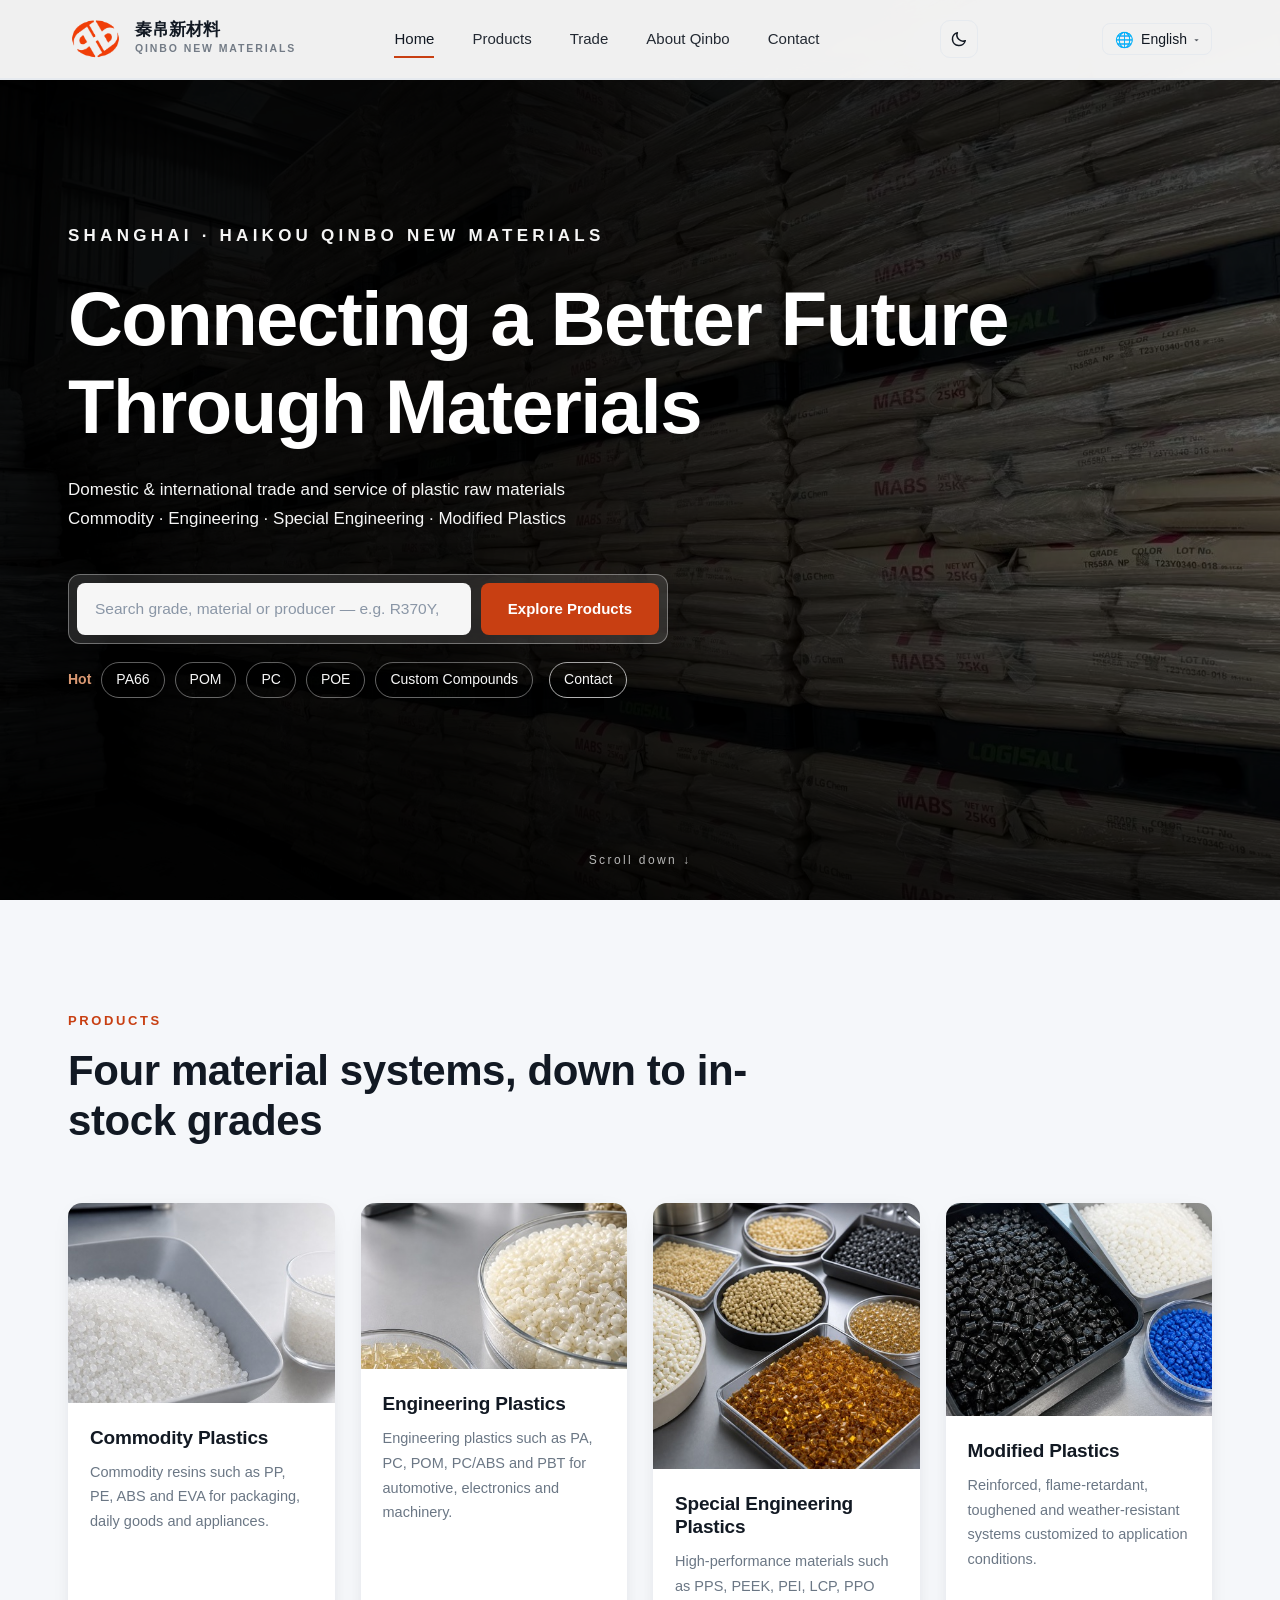
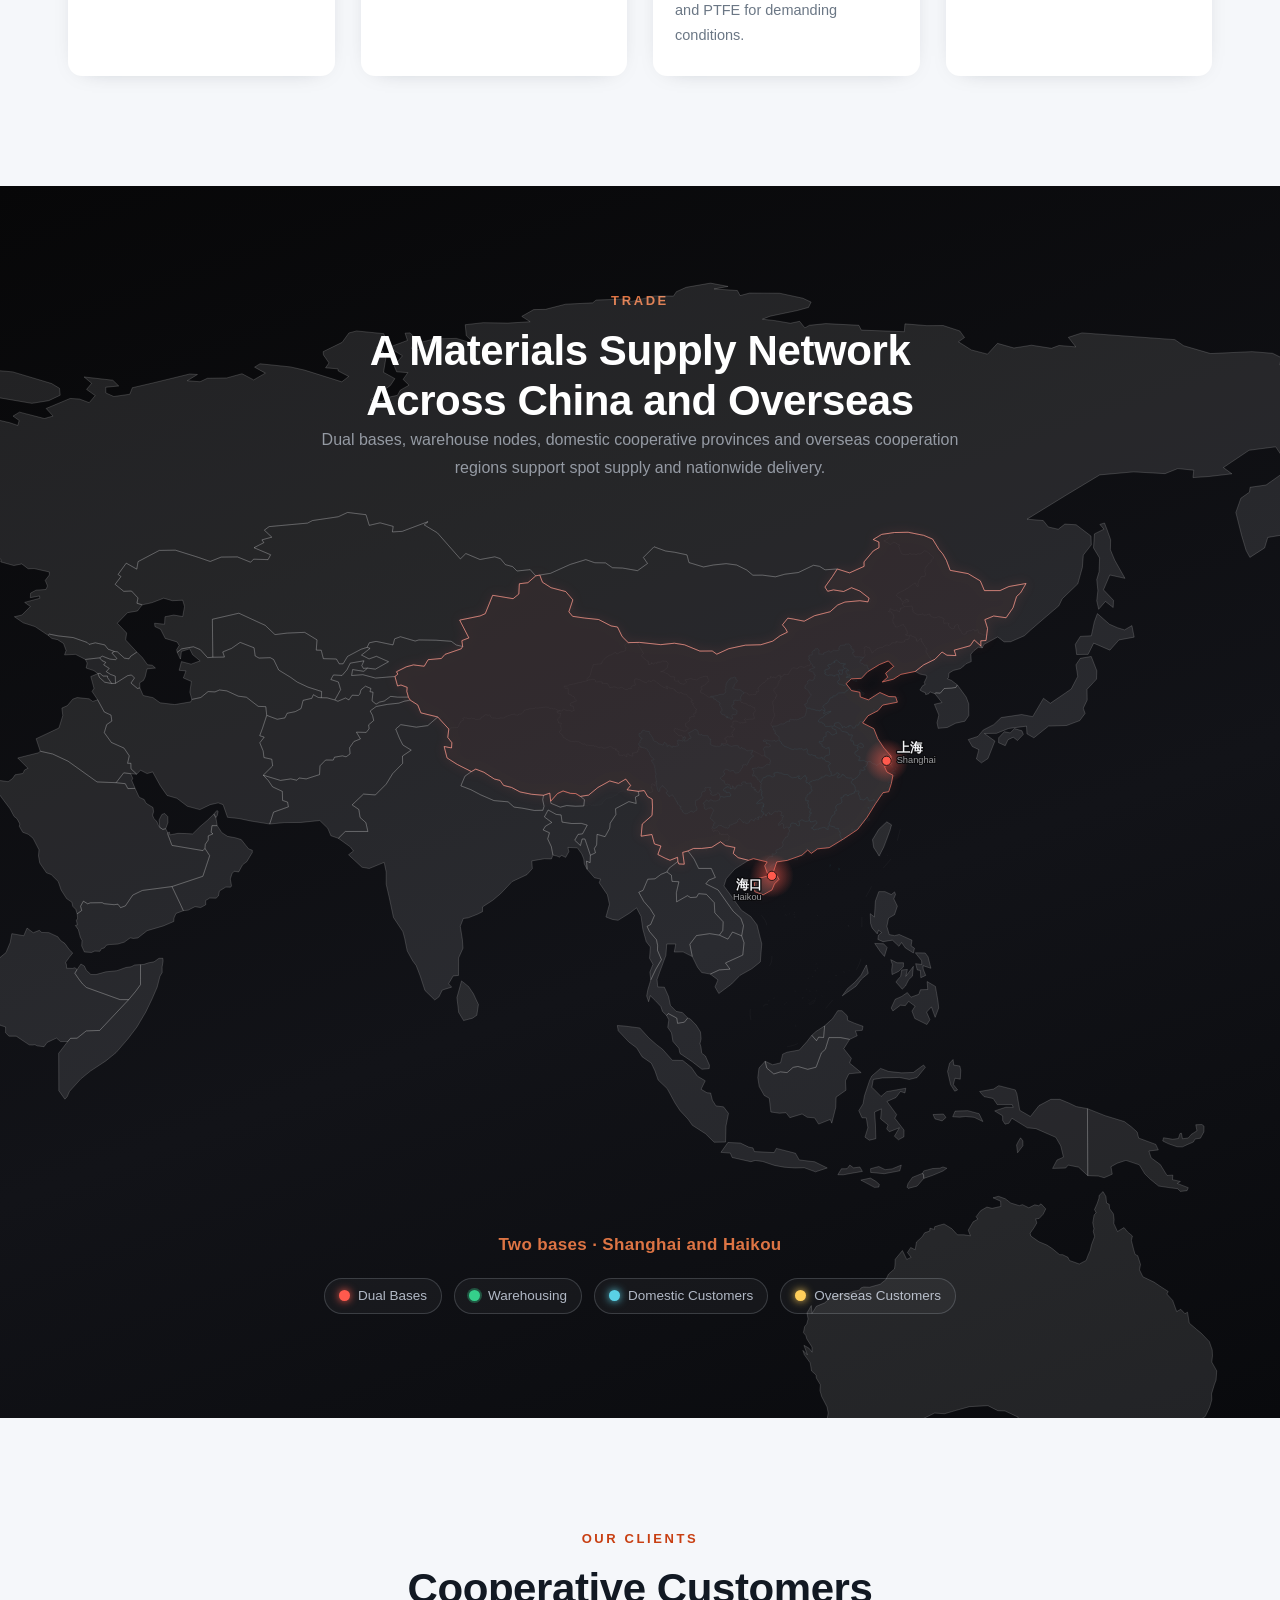
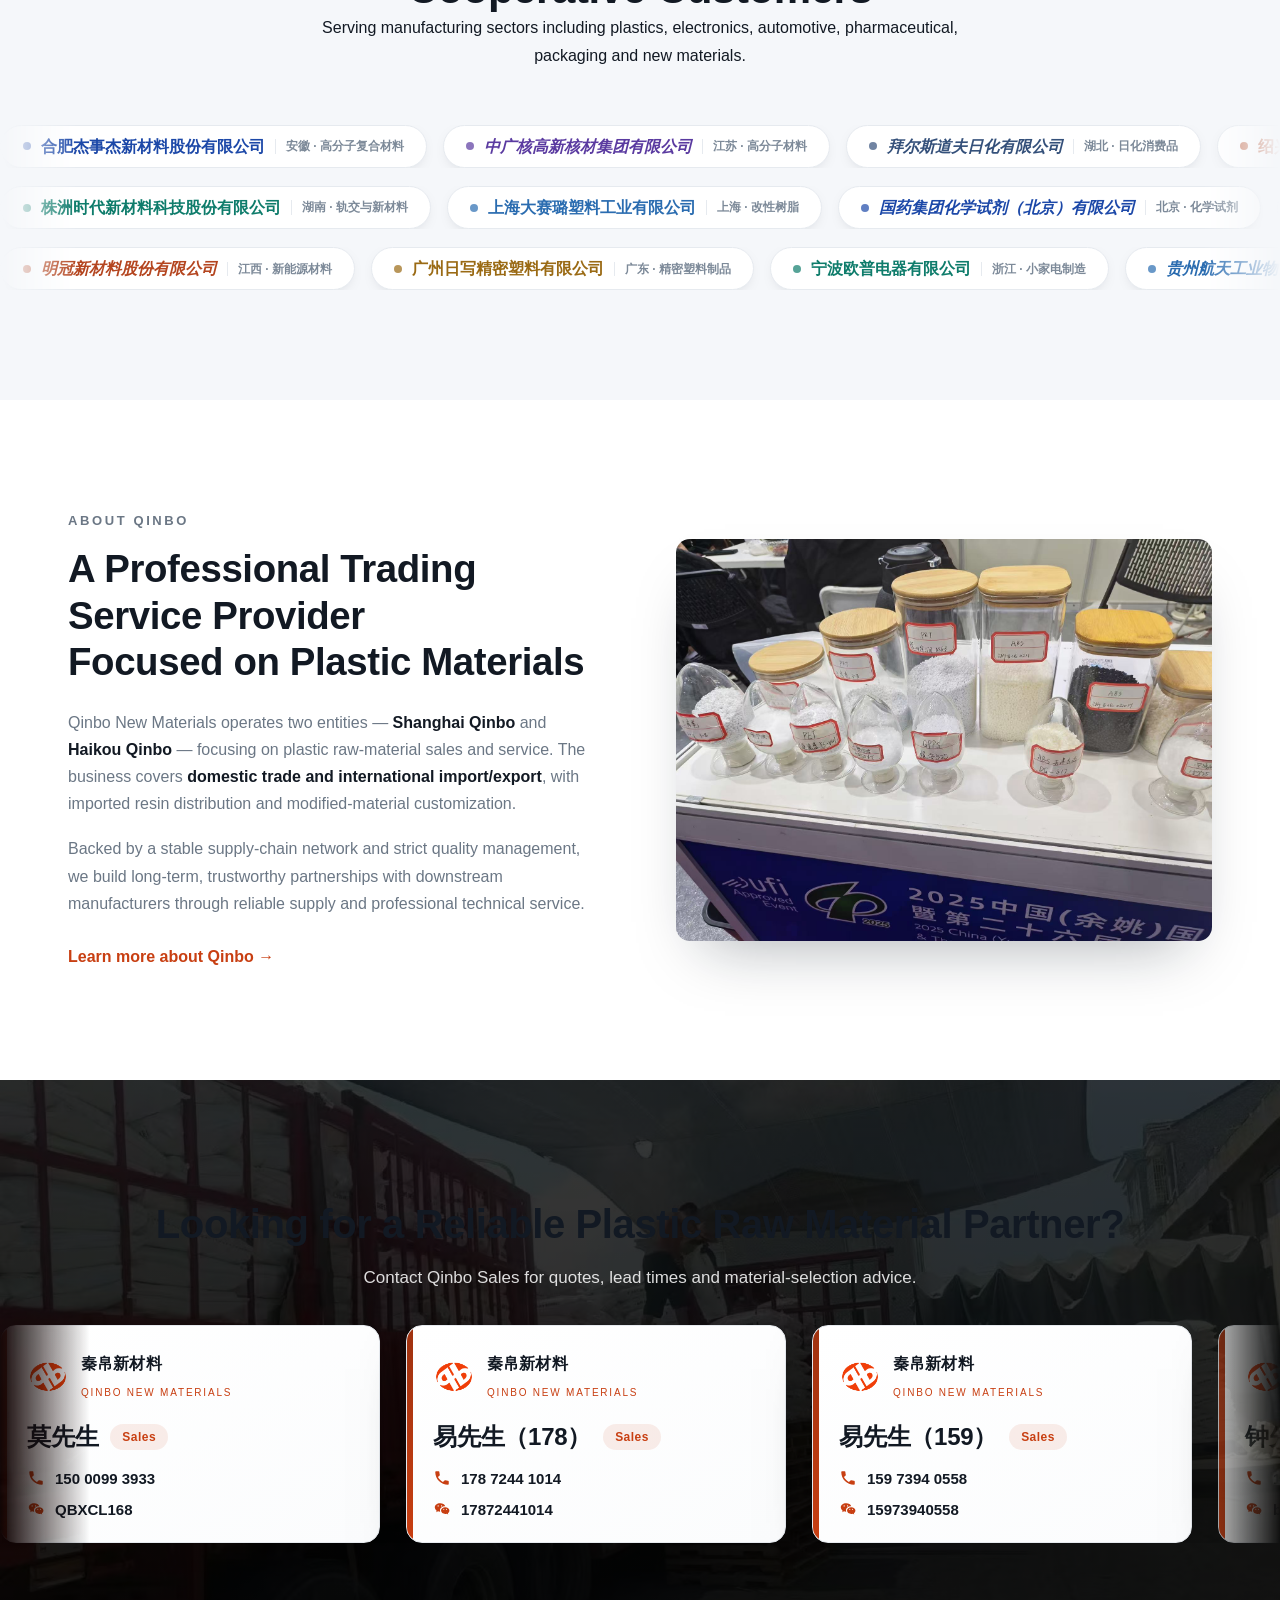
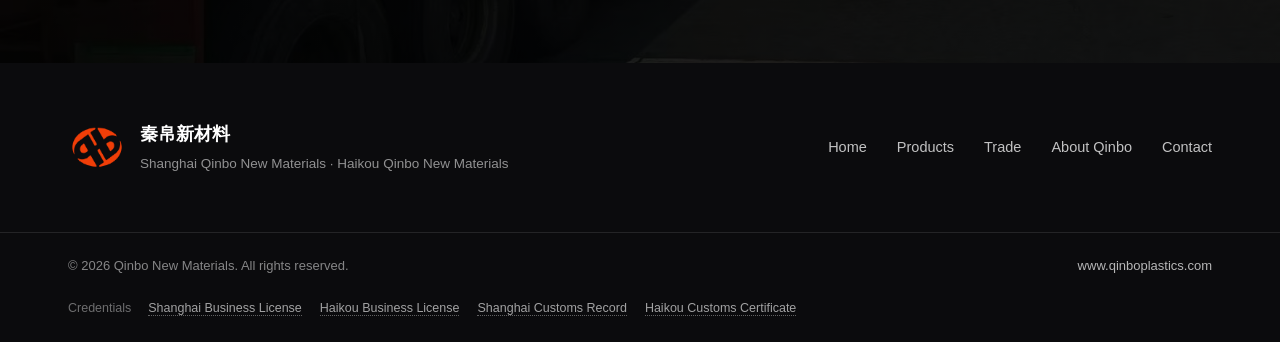
==== commit 90c6ed7a: "style: 强化首页首屏文字可读性" ====
--- a/index.html
+++ b/index.html
@@ -43,8 +43,19 @@
 .nav-menu{display:flex;gap:6px;align-items:center}
 .nav-menu a{padding:8px 12px;border-radius:8px;color:var(--ink-2);font-size:14px;font-weight:500}
 .hero,.page-banner{padding:80px 0 60px;background:#0b0c10;color:#fff}
-.hero h1,.page-banner h1{font-size:44px;line-height:1.15;margin:0 0 16px}
-.hero p,.page-banner p{font-size:17px;color:var(--ink-soft);max-width:680px}
+.hero{position:relative;isolation:isolate}
+.hero-overlay{
+  position:absolute;inset:0;z-index:1;pointer-events:none;
+  background:
+    linear-gradient(100deg,rgba(0,0,0,.95) 0%,rgba(0,0,0,.92) 40%,rgba(0,0,0,.78) 65%,rgba(0,0,0,.55) 100%),
+    linear-gradient(180deg,rgba(0,0,0,.50) 0%,rgba(0,0,0,.10) 25%,rgba(0,0,0,0) 65%,rgba(0,0,0,.70) 100%);
+}
+.hero h1,.page-banner h1{font-size:44px;line-height:1.15;margin:0 0 16px;color:#fff}
+.hero h1{letter-spacing:-.01em}
+.hero .hero-content,.hero .hero-content *{color:#fff}
+.hero-search input{color:#121923}
+.hero p,.page-banner p{font-size:17px;color:#ecf2ff;max-width:680px;opacity:.96}
+.hero-scroll{z-index:2}
 .qb-load-fail{display:none;position:fixed;left:0;right:0;bottom:0;padding:10px 16px;background:#fff8e1;color:#7a5b00;border-top:1px solid #f0d479;font-size:13px;z-index:9999;text-align:center}
 .qb-load-fail.show{display:block}
 @media (max-width:768px){.container{padding:0 16px}.nav-menu{display:none}.hero h1,.page-banner h1{font-size:30px}}
--- a/assets/css/style.css
+++ b/assets/css/style.css
@@ -115,19 +115,24 @@
 .hero-media img{width:100%;height:100%;object-fit:cover;transform:scale(1.06);animation:heroZoom 18s ease-out forwards;filter:saturate(.92) contrast(1.04)}
 @keyframes heroZoom{to{transform:scale(1)}}
 /* 黑色重遮罩 + 暗角，文字跳出、背景不再偏蓝 */
-.hero-overlay{position:absolute;inset:0;z-index:1;background:
-  /* 左侧硬黑色块 + 右半屏也保持深色：把文字下面的图直接挡住 */
-  linear-gradient(100deg,rgba(0,0,0,.95) 0%,rgba(0,0,0,.92) 40%,rgba(0,0,0,.78) 65%,rgba(0,0,0,.55) 100%),
-  /* 顶部 + 底部 vignette：全屏上下各加深一档 */
-  linear-gradient(180deg,rgba(0,0,0,.50) 0%,rgba(0,0,0,.10) 25%,rgba(0,0,0,0) 65%,rgba(0,0,0,.70) 100%)}
-.hero-content{position:relative;z-index:2}
+.hero-overlay{
+  position:absolute;
+  inset:0;
+  z-index:1;
+  /* 明亮 / 暗黑统一：同一套强对比蒙版，优先保障文字清晰 */
+  background:
+    linear-gradient(100deg,rgba(0,0,0,.95) 0%,rgba(0,0,0,.92) 40%,rgba(0,0,0,.78) 65%,rgba(0,0,0,.55) 100%),
+    linear-gradient(180deg,rgba(0,0,0,.50) 0%,rgba(0,0,0,.10) 25%,rgba(0,0,0,0) 65%,rgba(0,0,0,.70) 100%);
+  pointer-events:none;
+}
+.hero-content{position:relative;z-index:2;color:#fff}
 .hero-eyebrow{font-size:13px;letter-spacing:.25em;opacity:.92;margin-bottom:24px;font-weight:600;color:var(--hero-accent)}
-.hero h1{font-size:clamp(38px,6vw,76px);font-weight:800;letter-spacing:-.02em;margin-bottom:26px;text-shadow:0 2px 24px rgba(0,0,0,.35)}
-.hero-sub{font-size:clamp(15px,1.4vw,19px);opacity:.92;max-width:560px;margin-bottom:40px;font-weight:300;text-shadow:0 1px 12px rgba(0,0,0,.3)}
+.hero h1{font-size:clamp(38px,6vw,76px);font-weight:800;letter-spacing:-.02em;margin-bottom:26px;color:#fff;text-shadow:0 2px 24px rgba(0,0,0,.42)}
+.hero-sub{font-size:clamp(15px,1.4vw,19px);opacity:.96;max-width:560px;margin-bottom:40px;font-weight:300;color:#ecf2ff;text-shadow:0 1px 12px rgba(0,0,0,.38)}
 .hero-actions{display:flex;gap:16px;flex-wrap:wrap}
 /* 首页 hero 搜索 */
 .hero-search{display:flex;gap:10px;max-width:600px;background:rgba(255,255,255,.12);border:1.5px solid rgba(255,255,255,.35);border-radius:12px;padding:8px;backdrop-filter:blur(8px);box-shadow:0 12px 40px rgba(0,0,0,.25)}
-.hero-search input{flex:1;min-width:0;background:rgba(255,255,255,.96);border:none;border-radius:8px;padding:0 18px;height:52px;font-size:15.5px;color:var(--ink);outline:none}
+.hero-search input{flex:1;min-width:0;background:rgba(255,255,255,.96);border:none;border-radius:8px;padding:0 18px;height:52px;font-size:15.5px;color:#121923;outline:none}
 .hero-search input::placeholder{color:#8a96a6}
 .hero-search .btn{flex:none;height:52px;padding:0 26px;border-radius:8px;white-space:nowrap}
 .hero-quick{display:flex;flex-wrap:wrap;align-items:center;gap:10px;margin-top:18px;font-size:14px}
@@ -136,6 +141,7 @@
 .hero-quick a:hover{background:rgba(255,255,255,.18);border-color:#fff}
 .hero-quick .hq-contact{margin-left:6px;border-color:rgba(255,255,255,.7)}
 [dir=rtl] .hero-quick .hq-contact{margin-left:0;margin-right:6px}
+.hero-scroll{z-index:2}
 @media(max-width:560px){
   .hero-search{flex-direction:column;background:transparent;border:none;padding:0;backdrop-filter:none;box-shadow:none;gap:12px}
   .hero-search input{
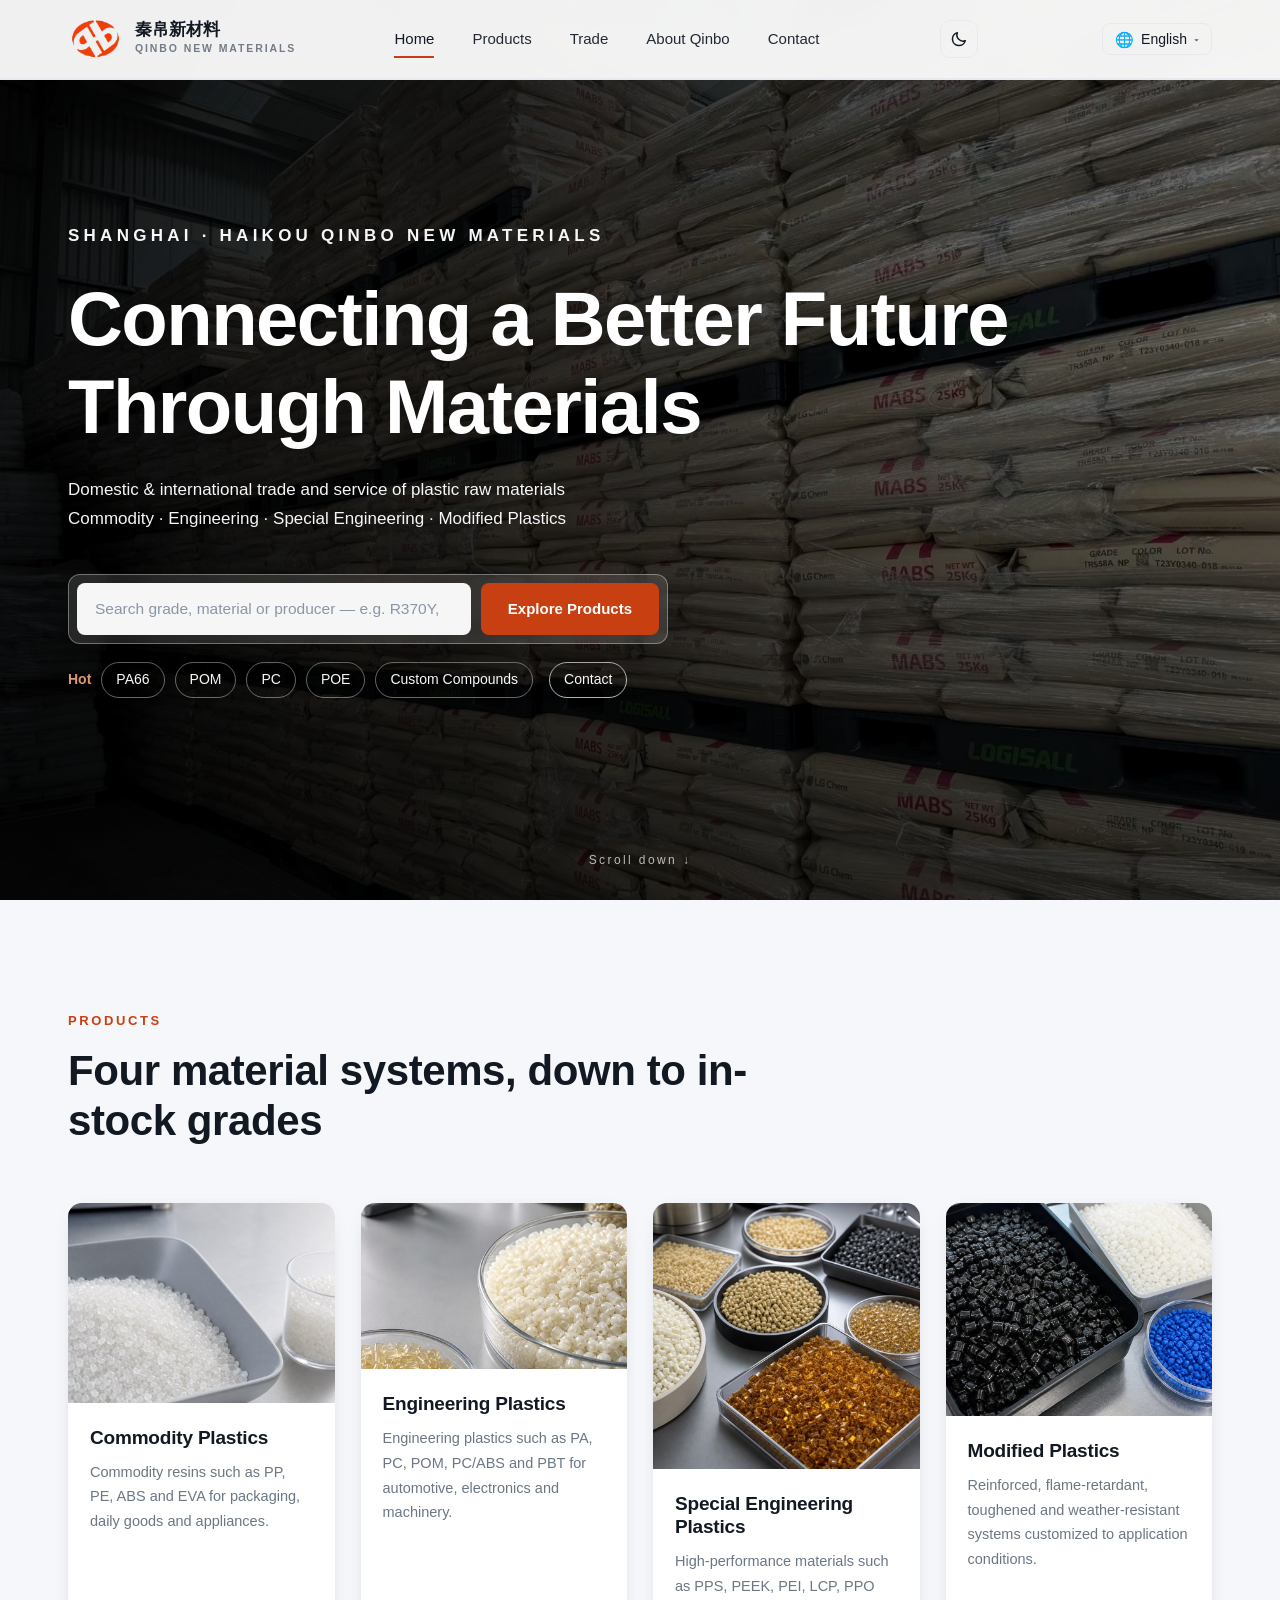
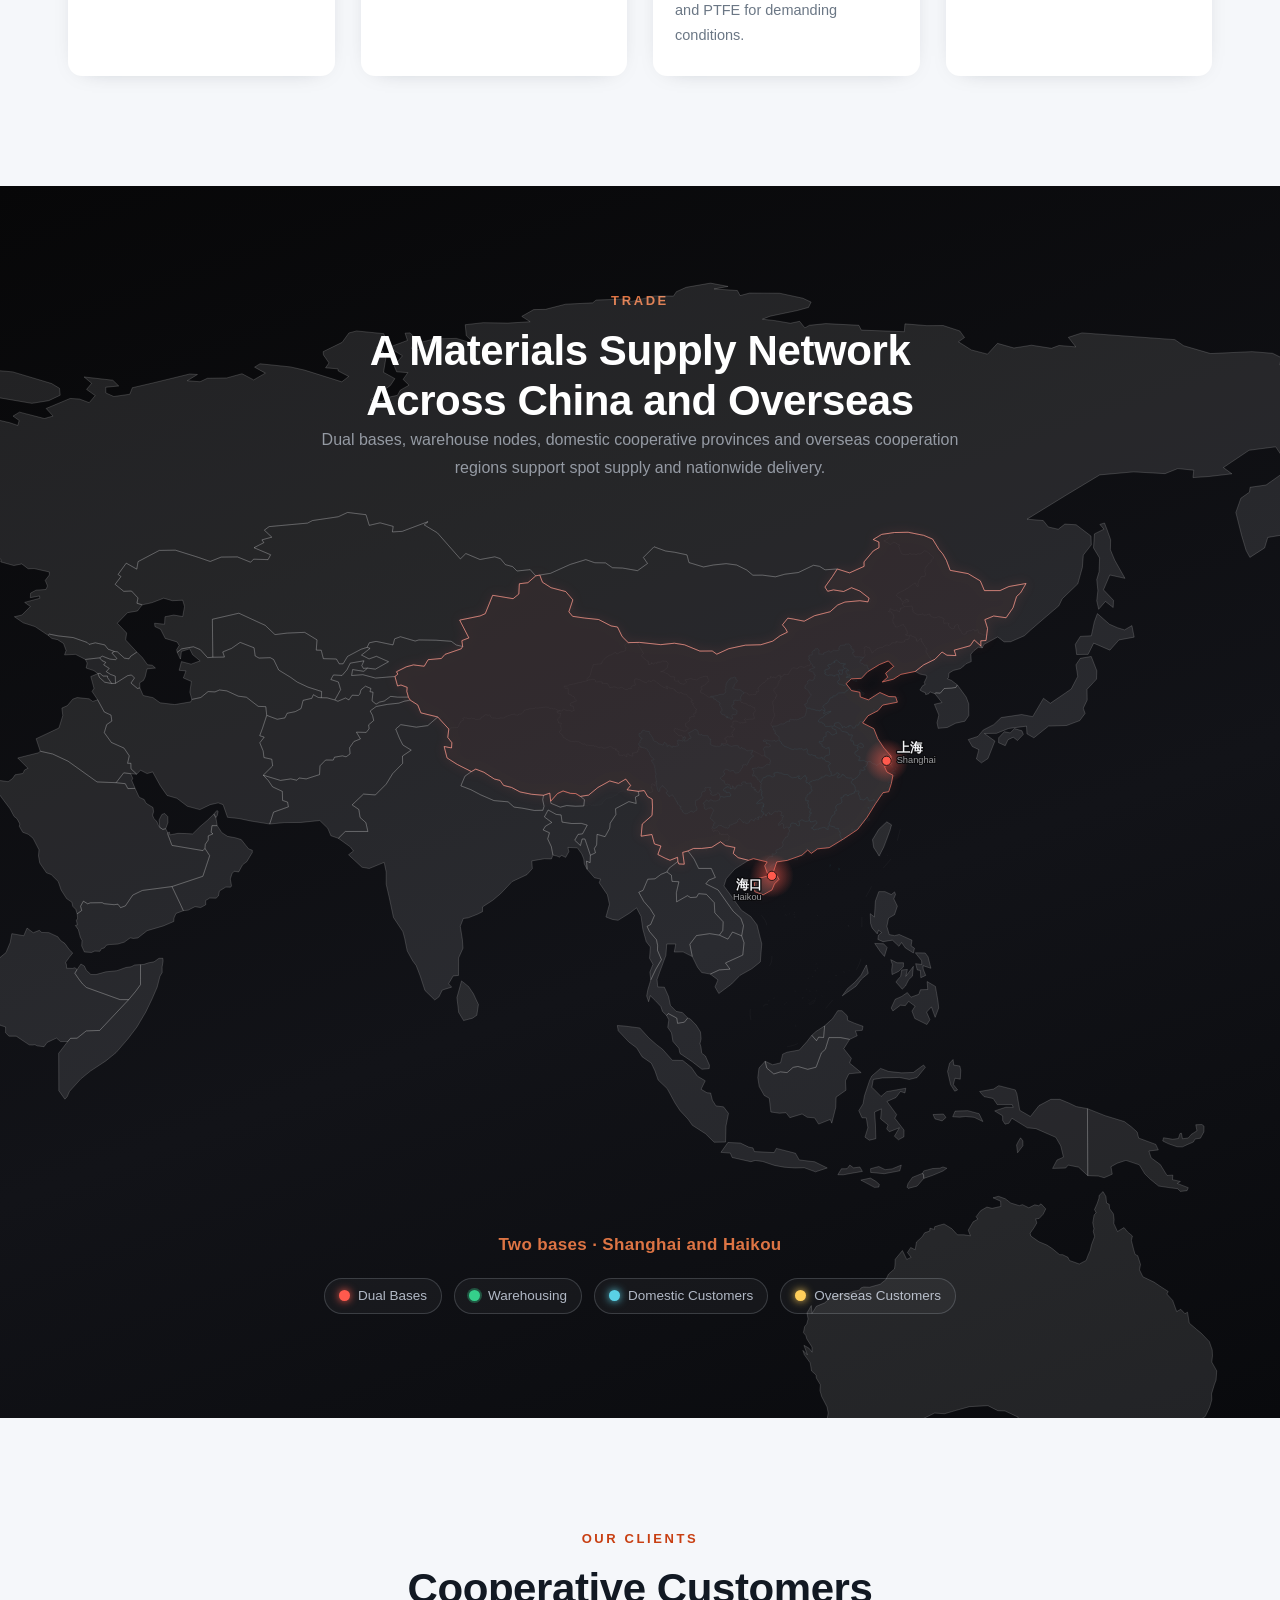
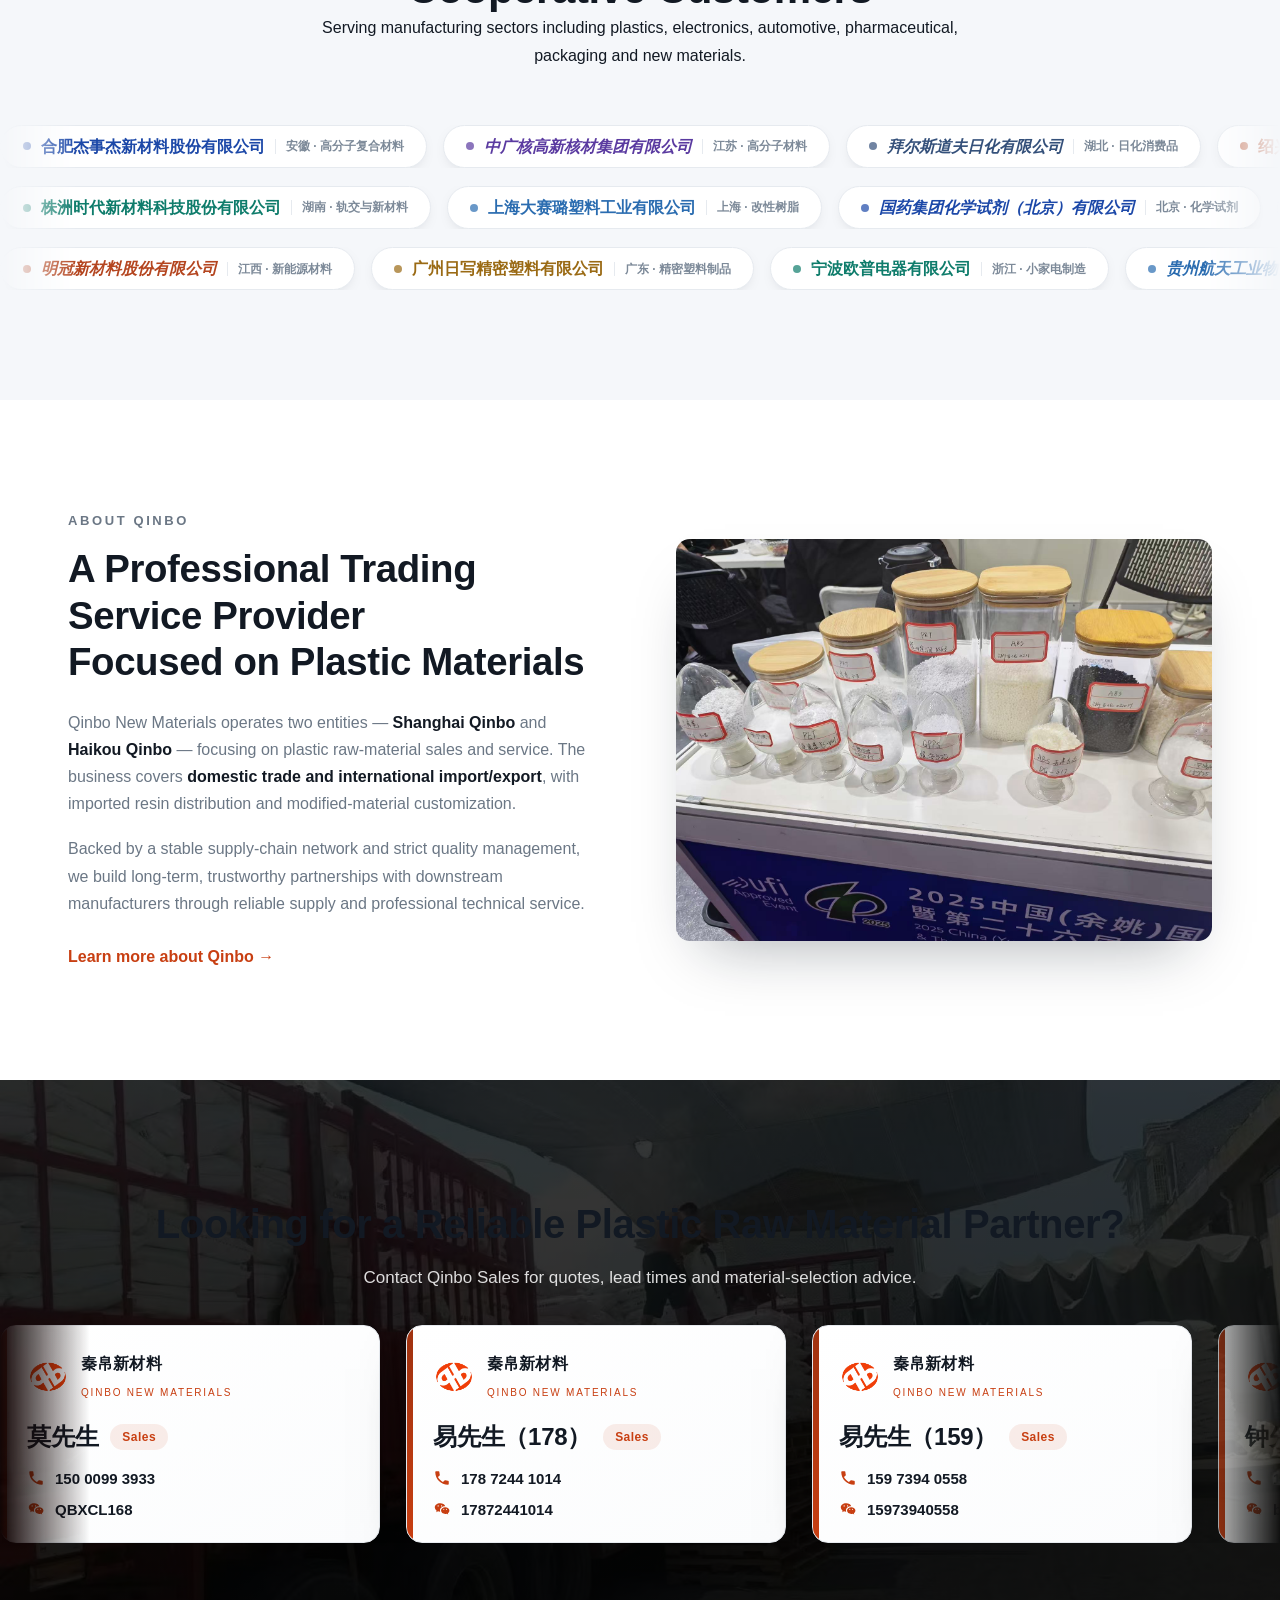
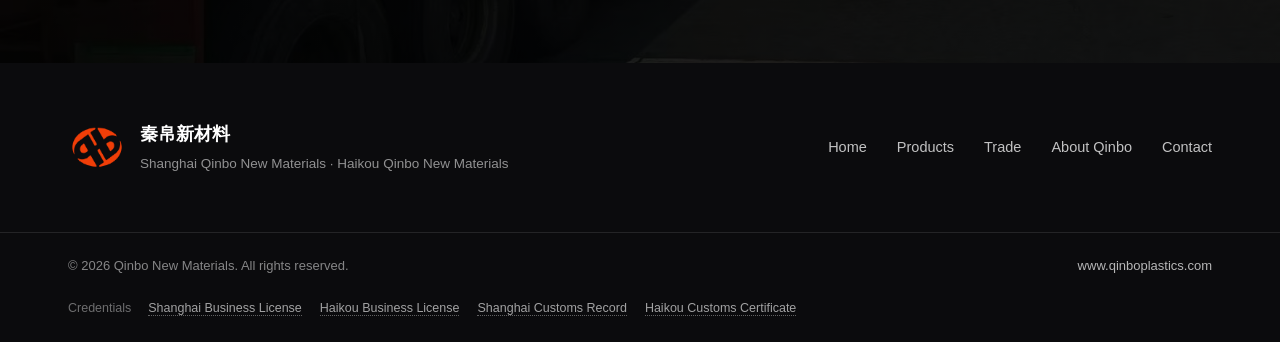
==== commit 01c28777: "fix(hero): 回退首屏蒙层亮度，保留可读性" ====
--- a/index.html
+++ b/index.html
@@ -47,8 +47,8 @@
 .hero-overlay{
   position:absolute;inset:0;z-index:1;pointer-events:none;
   background:
-    linear-gradient(100deg,rgba(0,0,0,.95) 0%,rgba(0,0,0,.92) 40%,rgba(0,0,0,.78) 65%,rgba(0,0,0,.55) 100%),
-    linear-gradient(180deg,rgba(0,0,0,.50) 0%,rgba(0,0,0,.10) 25%,rgba(0,0,0,0) 65%,rgba(0,0,0,.70) 100%);
+    linear-gradient(100deg,rgba(0,0,0,.92) 0%,rgba(0,0,0,.78) 38%,rgba(0,0,0,.56) 70%,rgba(0,0,0,.42) 100%),
+    linear-gradient(180deg,rgba(0,0,0,.30) 0%,rgba(0,0,0,.05) 30%,rgba(0,0,0,.55) 100%);
 }
 .hero h1,.page-banner h1{font-size:44px;line-height:1.15;margin:0 0 16px;color:#fff}
 .hero h1{letter-spacing:-.01em}
--- a/assets/css/style.css
+++ b/assets/css/style.css
@@ -119,11 +119,11 @@
   position:absolute;
   inset:0;
   z-index:1;
-  /* 明亮 / 暗黑统一：同一套强对比蒙版，优先保障文字清晰 */
+  pointer-events:none;
+  /* 参考“原版”更温和的亮度衰减，保证明亮模式不压暗 */
   background:
-    linear-gradient(100deg,rgba(0,0,0,.95) 0%,rgba(0,0,0,.92) 40%,rgba(0,0,0,.78) 65%,rgba(0,0,0,.55) 100%),
-    linear-gradient(180deg,rgba(0,0,0,.50) 0%,rgba(0,0,0,.10) 25%,rgba(0,0,0,0) 65%,rgba(0,0,0,.70) 100%);
-  pointer-events:none;
+    linear-gradient(100deg,rgba(0,0,0,.92) 0%,rgba(0,0,0,.78) 38%,rgba(0,0,0,.56) 70%,rgba(0,0,0,.42) 100%),
+    linear-gradient(180deg,rgba(0,0,0,.30) 0%,rgba(0,0,0,.05) 30%,rgba(0,0,0,.55) 100%);
 }
 .hero-content{position:relative;z-index:2;color:#fff}
 .hero-eyebrow{font-size:13px;letter-spacing:.25em;opacity:.92;margin-bottom:24px;font-weight:600;color:var(--hero-accent)}
